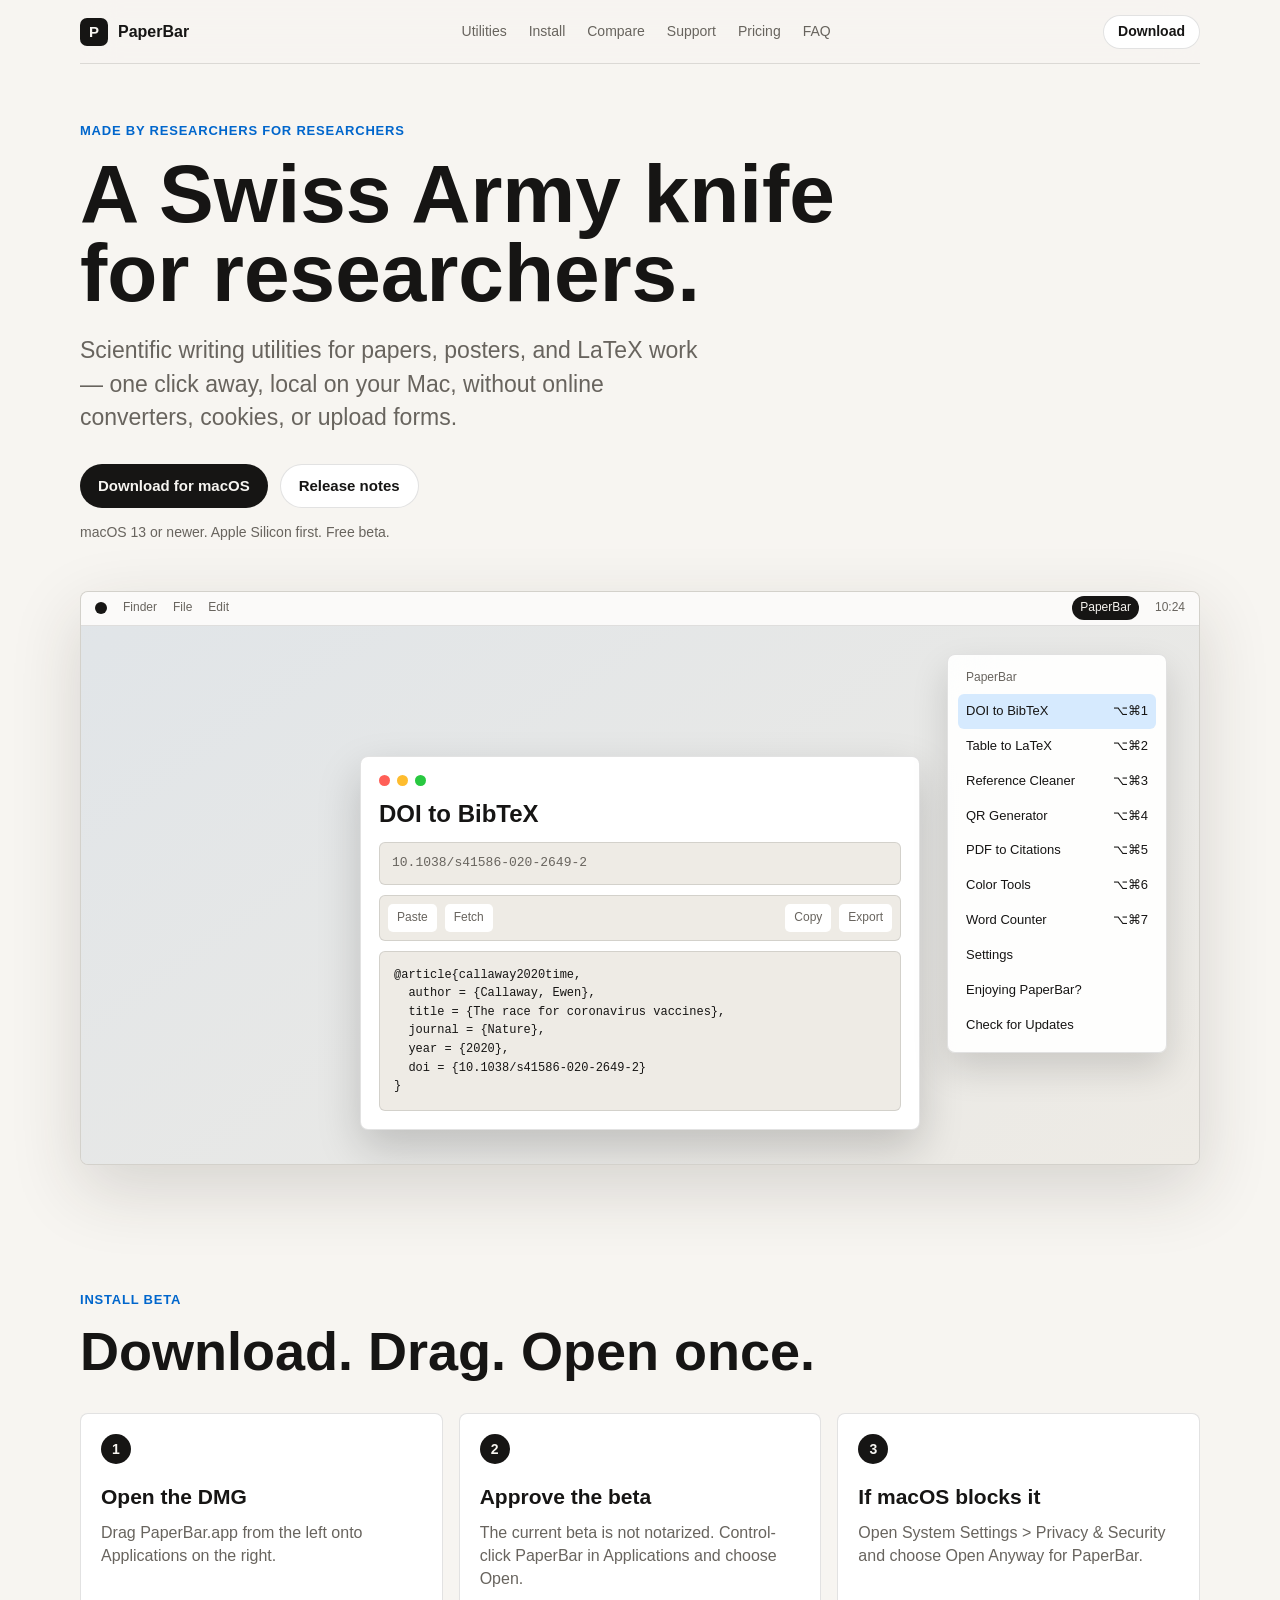
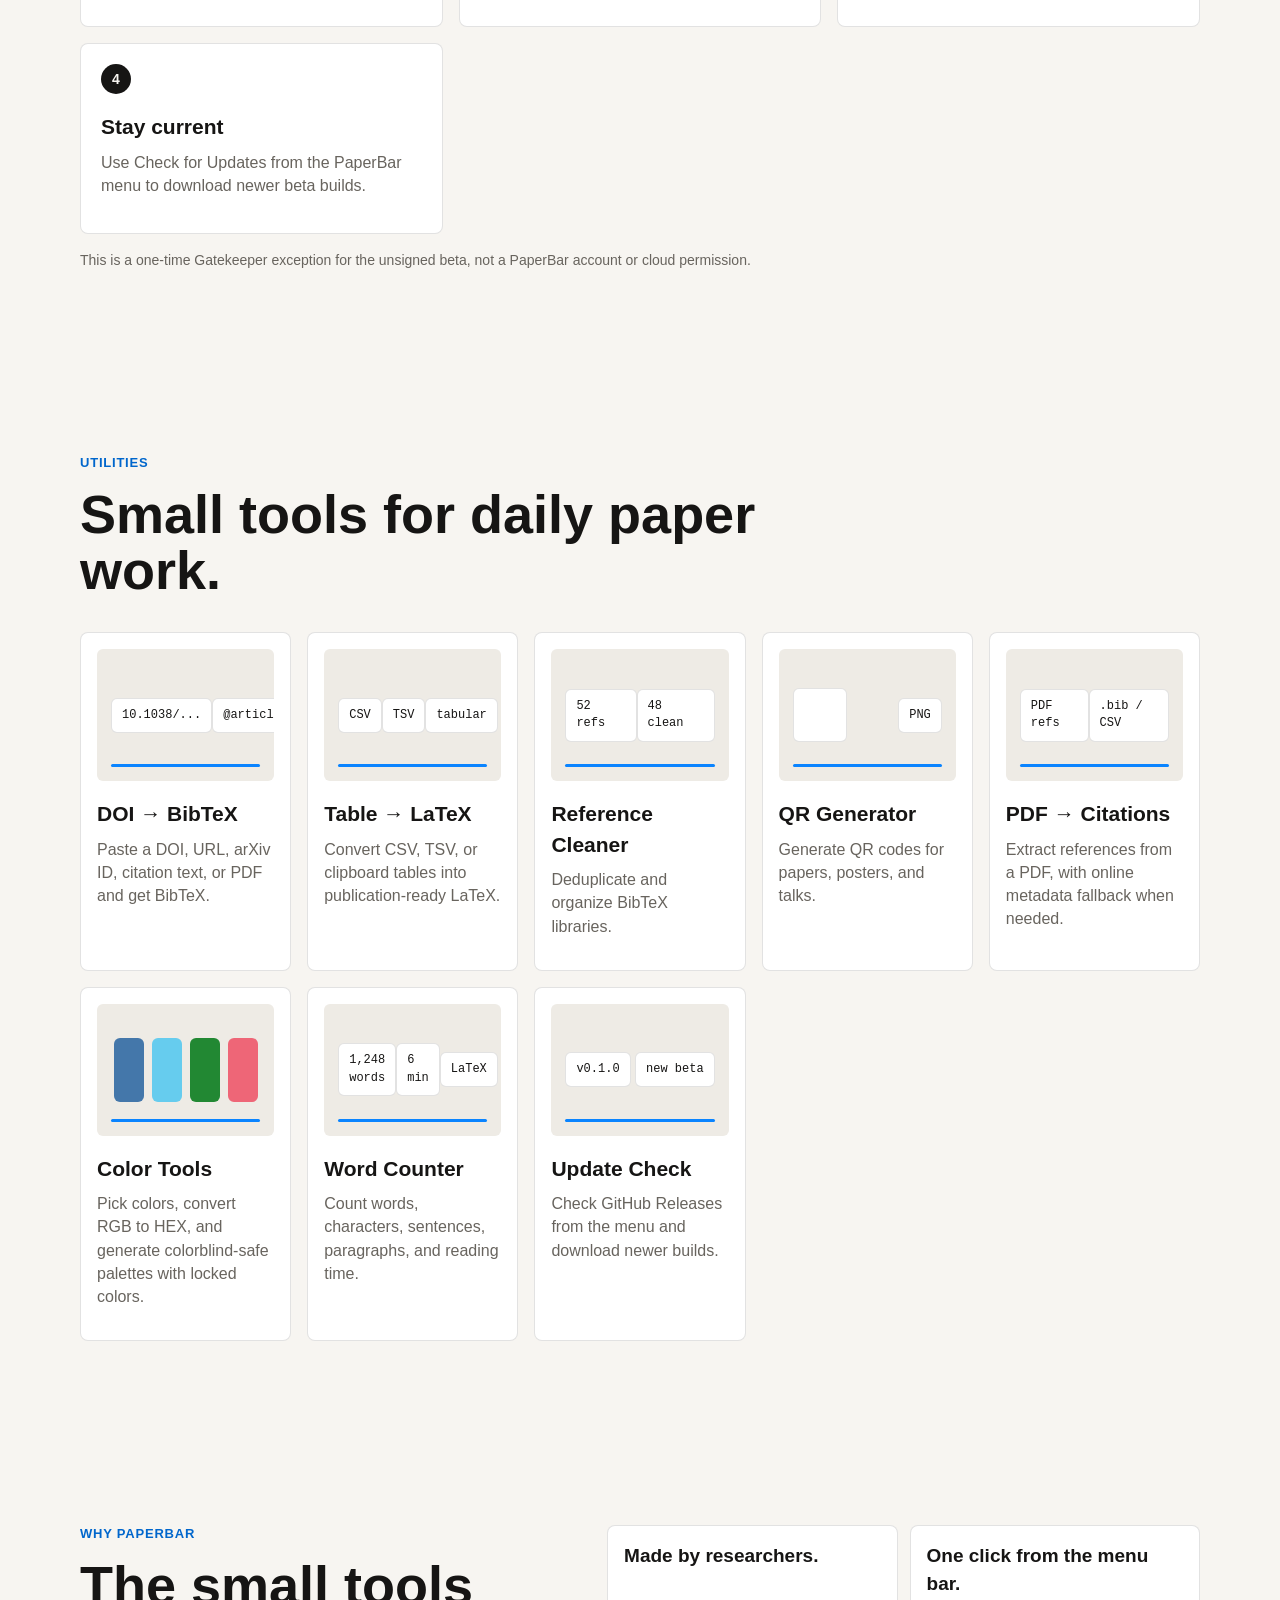
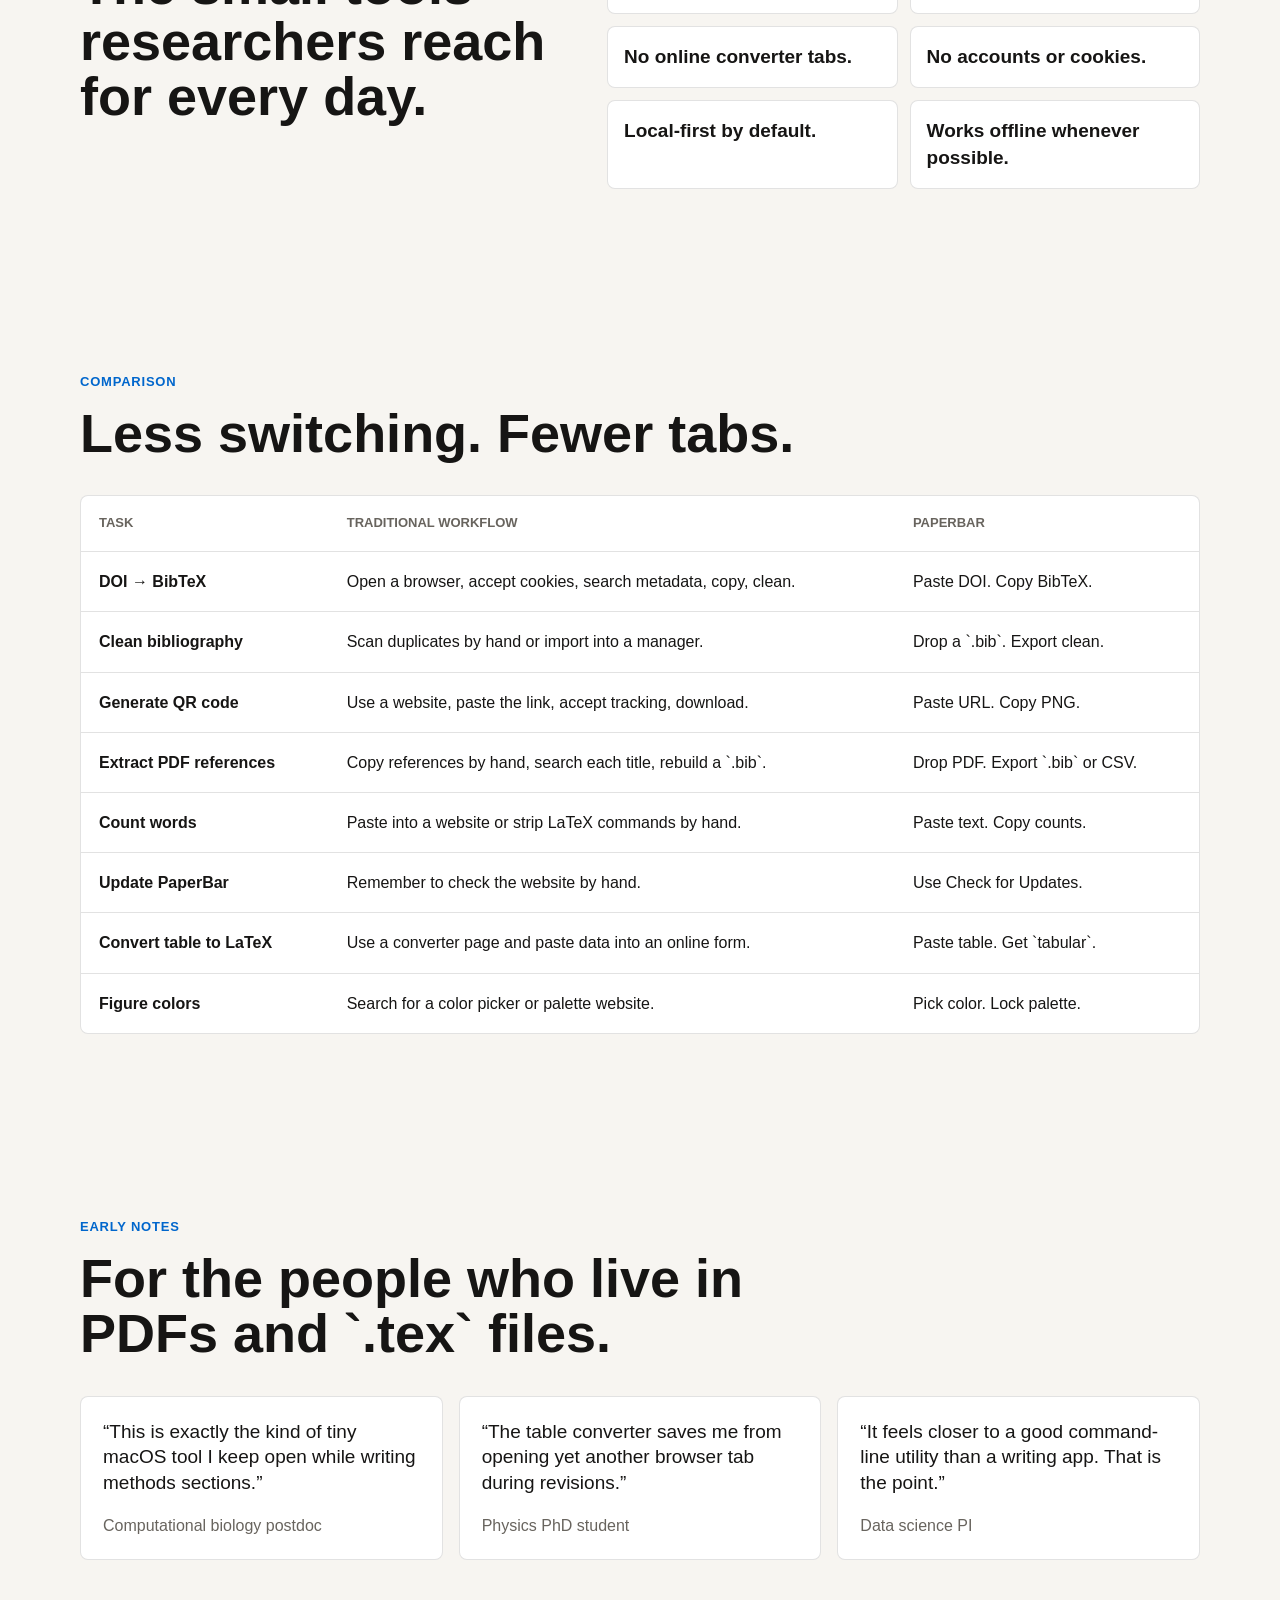
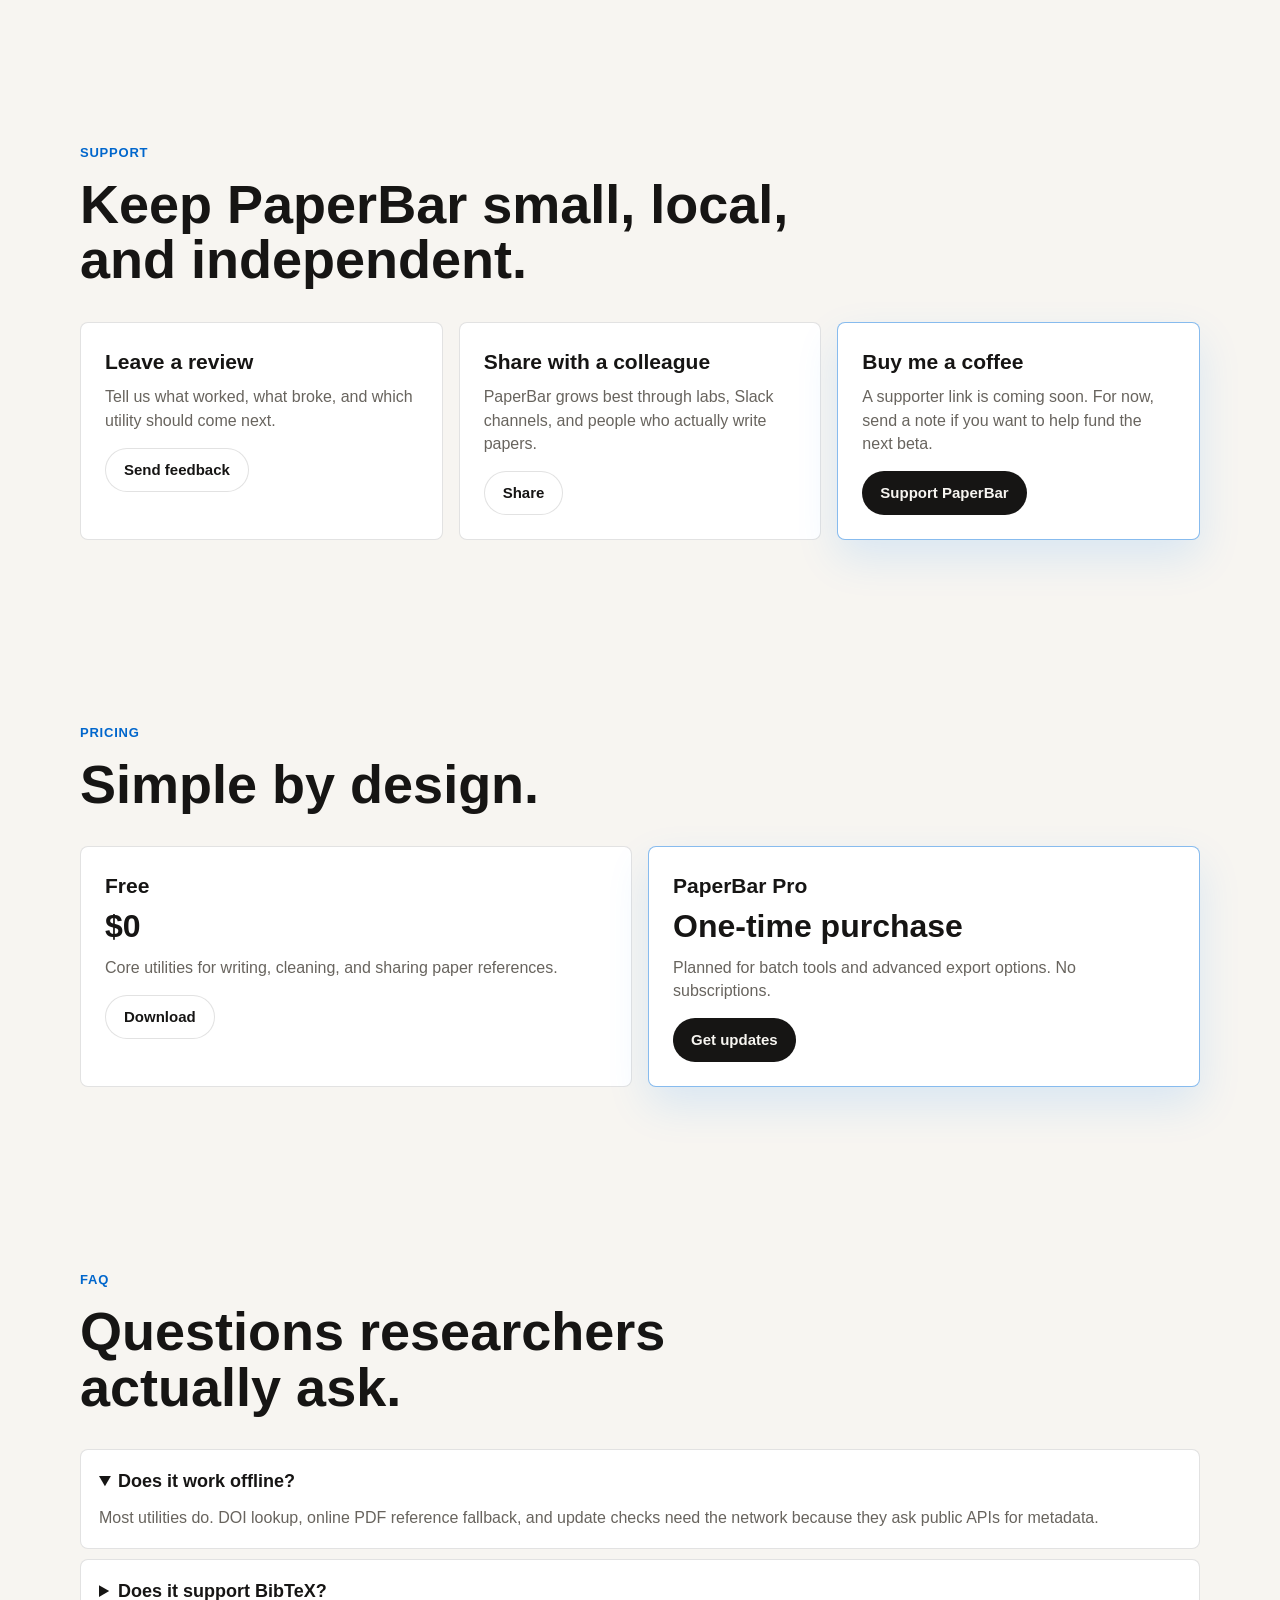
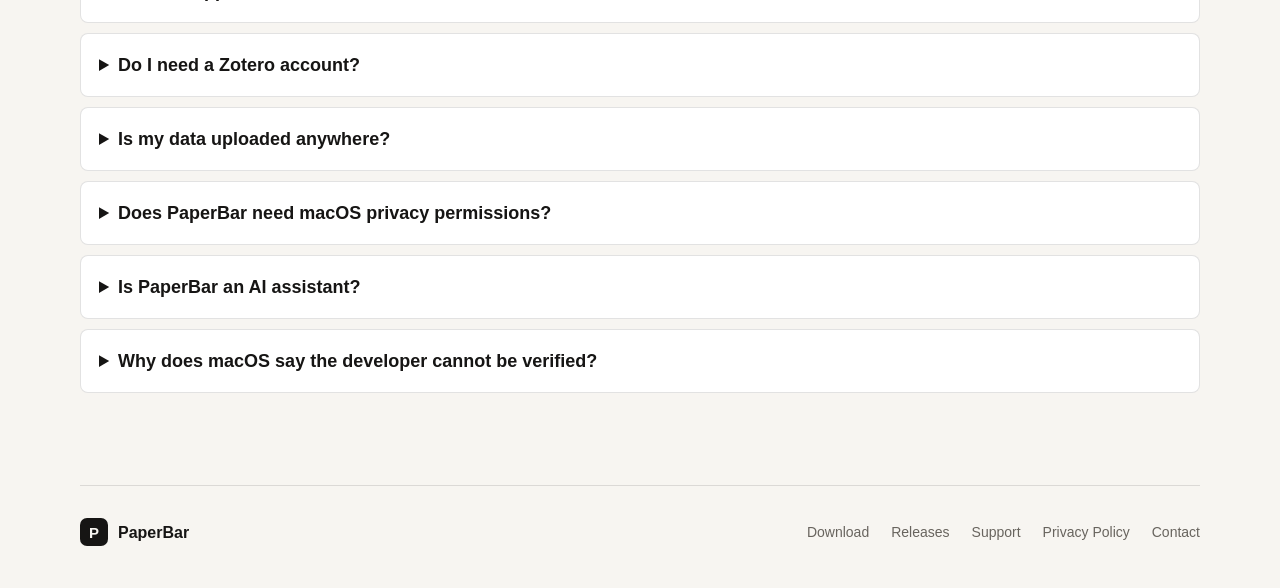
==== index.html @ 53bbf867 "Refresh PaperBar positioning and support" ====
<!doctype html>
<html lang="en">
  <head>
    <meta charset="utf-8">
    <meta name="viewport" content="width=device-width, initial-scale=1">
    <meta name="description" content="PaperBar is a native macOS menu bar Swiss Army knife for researchers who write papers in LaTeX.">
    <meta name="theme-color" content="#f7f5f1">
    <title>PaperBar - A Swiss Army knife for researchers on macOS</title>
    <link rel="icon" href="favicon.png" type="image/png">
    <link rel="stylesheet" href="styles.css">
  </head>
  <body>
    <header class="site-header">
      <a class="brand" href="#top" aria-label="PaperBar home">
        <span class="brand-mark">P</span>
        <span>PaperBar</span>
      </a>
      <nav class="nav-links" aria-label="Primary navigation">
        <a href="#features">Utilities</a>
        <a href="#install">Install</a>
        <a href="#comparison">Compare</a>
        <a href="#support">Support</a>
        <a href="#pricing">Pricing</a>
        <a href="#faq">FAQ</a>
      </nav>
      <a class="header-cta" href="https://github.com/epigani/paperbar-site/releases/download/v0.1.0-beta.11/PaperBar.dmg">Download</a>
    </header>

    <main id="top">
      <section class="hero section">
        <div class="hero-copy reveal">
          <p class="eyebrow">Made by researchers for researchers</p>
          <h1>A Swiss Army knife for researchers.</h1>
          <p class="hero-subtitle">Scientific writing utilities for papers, posters, and LaTeX work — one click away, local on your Mac, without online converters, cookies, or upload forms.</p>
          <div class="hero-actions">
            <a class="button primary" href="https://github.com/epigani/paperbar-site/releases/download/v0.1.0-beta.11/PaperBar.dmg">Download for macOS</a>
            <a class="button secondary" href="https://github.com/epigani/paperbar-site/releases">Release notes</a>
          </div>
          <p class="compatibility">macOS 13 or newer. Apple Silicon first. Free beta.</p>
        </div>

        <div class="hero-product reveal" aria-label="PaperBar app preview">
          <div class="menu-bar">
            <span class="apple-dot"></span>
            <span>Finder</span>
            <span>File</span>
            <span>Edit</span>
            <span class="menu-spacer"></span>
            <span class="menu-pill">PaperBar</span>
            <span>10:24</span>
          </div>
          <div class="desktop-shot">
            <div class="menu-popover">
              <div class="popover-title">PaperBar</div>
              <button>DOI to BibTeX <span>⌥⌘1</span></button>
              <button>Table to LaTeX <span>⌥⌘2</span></button>
              <button>Reference Cleaner <span>⌥⌘3</span></button>
              <button>QR Generator <span>⌥⌘4</span></button>
              <button>PDF to Citations <span>⌥⌘5</span></button>
              <button>Color Tools <span>⌥⌘6</span></button>
              <button>Word Counter <span>⌥⌘7</span></button>
              <button>Settings</button>
              <button>Enjoying PaperBar?</button>
              <button>Check for Updates</button>
            </div>
            <div class="utility-window">
              <div class="window-controls">
                <span></span><span></span><span></span>
              </div>
              <h2>DOI to BibTeX</h2>
              <div class="input-line">10.1038/s41586-020-2649-2</div>
              <div class="toolbar-line">
                <span>Paste</span>
                <span>Fetch</span>
                <span class="toolbar-gap"></span>
                <span>Copy</span>
                <span>Export</span>
              </div>
              <pre>@article{callaway2020time,
  author = {Callaway, Ewen},
  title = {The race for coronavirus vaccines},
  journal = {Nature},
  year = {2020},
  doi = {10.1038/s41586-020-2649-2}
}</pre>
            </div>
          </div>
        </div>
      </section>

      <section id="install" class="section install-section">
        <div class="section-heading reveal">
          <p class="eyebrow">Install Beta</p>
          <h2>Download. Drag. Open once.</h2>
        </div>
        <div class="install-steps reveal">
          <article>
            <span>1</span>
            <h3>Open the DMG</h3>
            <p>Drag PaperBar.app from the left onto Applications on the right.</p>
          </article>
          <article>
            <span>2</span>
            <h3>Approve the beta</h3>
            <p>The current beta is not notarized. Control-click PaperBar in Applications and choose Open.</p>
          </article>
          <article>
            <span>3</span>
            <h3>If macOS blocks it</h3>
            <p>Open System Settings > Privacy &amp; Security and choose Open Anyway for PaperBar.</p>
          </article>
          <article>
            <span>4</span>
            <h3>Stay current</h3>
            <p>Use Check for Updates from the PaperBar menu to download newer beta builds.</p>
          </article>
        </div>
        <p class="install-note reveal">This is a one-time Gatekeeper exception for the unsigned beta, not a PaperBar account or cloud permission.</p>
      </section>

      <section id="features" class="section">
        <div class="section-heading reveal">
          <p class="eyebrow">Utilities</p>
          <h2>Small tools for daily paper work.</h2>
        </div>
        <div class="feature-grid">
          <article class="feature-card reveal">
            <div class="demo-strip doi-demo" aria-hidden="true">
              <span>10.1038/...</span>
              <span>@article{...}</span>
            </div>
            <h3>DOI → BibTeX</h3>
            <p>Paste a DOI, URL, arXiv ID, citation text, or PDF and get BibTeX.</p>
          </article>
          <article class="feature-card reveal">
            <div class="demo-strip table-demo" aria-hidden="true">
              <span>CSV</span>
              <span>TSV</span>
              <span>tabular</span>
            </div>
            <h3>Table → LaTeX</h3>
            <p>Convert CSV, TSV, or clipboard tables into publication-ready LaTeX.</p>
          </article>
          <article class="feature-card reveal">
            <div class="demo-strip clean-demo" aria-hidden="true">
              <span>52 refs</span>
              <span>48 clean</span>
            </div>
            <h3>Reference Cleaner</h3>
            <p>Deduplicate and organize BibTeX libraries.</p>
          </article>
          <article class="feature-card reveal">
            <div class="demo-strip qr-demo" aria-hidden="true">
              <span class="qr-grid"></span>
              <span>PNG</span>
            </div>
            <h3>QR Generator</h3>
            <p>Generate QR codes for papers, posters, and talks.</p>
          </article>
          <article class="feature-card reveal">
            <div class="demo-strip clean-demo" aria-hidden="true">
              <span>PDF refs</span>
              <span>.bib / CSV</span>
            </div>
            <h3>PDF → Citations</h3>
            <p>Extract references from a PDF, with online metadata fallback when needed.</p>
          </article>
          <article class="feature-card reveal">
            <div class="demo-strip palette-demo" aria-hidden="true">
              <span></span>
              <span></span>
              <span></span>
              <span></span>
            </div>
            <h3>Color Tools</h3>
            <p>Pick colors, convert RGB to HEX, and generate colorblind-safe palettes with locked colors.</p>
          </article>
          <article class="feature-card reveal">
            <div class="demo-strip table-demo" aria-hidden="true">
              <span>1,248 words</span>
              <span>6 min</span>
              <span>LaTeX</span>
            </div>
            <h3>Word Counter</h3>
            <p>Count words, characters, sentences, paragraphs, and reading time.</p>
          </article>
          <article class="feature-card reveal">
            <div class="demo-strip doi-demo" aria-hidden="true">
              <span>v0.1.0</span>
              <span>new beta</span>
            </div>
            <h3>Update Check</h3>
            <p>Check GitHub Releases from the menu and download newer builds.</p>
          </article>
        </div>
      </section>

      <section class="section split-section">
        <div class="section-heading reveal">
          <p class="eyebrow">Why PaperBar</p>
          <h2>The small tools researchers reach for every day.</h2>
        </div>
        <ul class="principle-list reveal">
          <li>Made by researchers.</li>
          <li>One click from the menu bar.</li>
          <li>No online converter tabs.</li>
          <li>No accounts or cookies.</li>
          <li>Local-first by default.</li>
          <li>Works offline whenever possible.</li>
        </ul>
      </section>

      <section id="comparison" class="section">
        <div class="section-heading reveal">
          <p class="eyebrow">Comparison</p>
          <h2>Less switching. Fewer tabs.</h2>
        </div>
        <div class="comparison-wrap reveal">
          <table>
            <thead>
              <tr>
                <th>Task</th>
                <th>Traditional workflow</th>
                <th>PaperBar</th>
              </tr>
            </thead>
            <tbody>
              <tr>
                <td>DOI → BibTeX</td>
                <td>Open a browser, accept cookies, search metadata, copy, clean.</td>
                <td>Paste DOI. Copy BibTeX.</td>
              </tr>
              <tr>
                <td>Clean bibliography</td>
                <td>Scan duplicates by hand or import into a manager.</td>
                <td>Drop a `.bib`. Export clean.</td>
              </tr>
              <tr>
                <td>Generate QR code</td>
                <td>Use a website, paste the link, accept tracking, download.</td>
                <td>Paste URL. Copy PNG.</td>
              </tr>
              <tr>
                <td>Extract PDF references</td>
                <td>Copy references by hand, search each title, rebuild a `.bib`.</td>
                <td>Drop PDF. Export `.bib` or CSV.</td>
              </tr>
              <tr>
                <td>Count words</td>
                <td>Paste into a website or strip LaTeX commands by hand.</td>
                <td>Paste text. Copy counts.</td>
              </tr>
              <tr>
                <td>Update PaperBar</td>
                <td>Remember to check the website by hand.</td>
                <td>Use Check for Updates.</td>
              </tr>
              <tr>
                <td>Convert table to LaTeX</td>
                <td>Use a converter page and paste data into an online form.</td>
                <td>Paste table. Get `tabular`.</td>
              </tr>
              <tr>
                <td>Figure colors</td>
                <td>Search for a color picker or palette website.</td>
                <td>Pick color. Lock palette.</td>
              </tr>
            </tbody>
          </table>
        </div>
      </section>

      <section class="section">
        <div class="section-heading reveal">
          <p class="eyebrow">Early Notes</p>
          <h2>For the people who live in PDFs and `.tex` files.</h2>
        </div>
        <div class="testimonial-grid">
          <figure class="testimonial reveal">
            <blockquote>“This is exactly the kind of tiny macOS tool I keep open while writing methods sections.”</blockquote>
            <figcaption>Computational biology postdoc</figcaption>
          </figure>
          <figure class="testimonial reveal">
            <blockquote>“The table converter saves me from opening yet another browser tab during revisions.”</blockquote>
            <figcaption>Physics PhD student</figcaption>
          </figure>
          <figure class="testimonial reveal">
            <blockquote>“It feels closer to a good command-line utility than a writing app. That is the point.”</blockquote>
            <figcaption>Data science PI</figcaption>
          </figure>
        </div>
      </section>

      <section id="support" class="section">
        <div class="section-heading reveal">
          <p class="eyebrow">Support</p>
          <h2>Keep PaperBar small, local, and independent.</h2>
        </div>
        <div class="support-grid">
          <article class="price-card reveal">
            <h3>Leave a review</h3>
            <p>Tell us what worked, what broke, and which utility should come next.</p>
            <a class="button secondary" href="mailto:contact@paperbar.app?subject=PaperBar%20review">Send feedback</a>
          </article>
          <article class="price-card reveal">
            <h3>Share with a colleague</h3>
            <p>PaperBar grows best through labs, Slack channels, and people who actually write papers.</p>
            <a class="button secondary" href="mailto:?subject=PaperBar%20for%20macOS&body=I%20am%20trying%20PaperBar%2C%20a%20native%20macOS%20menu%20bar%20app%20with%20small%20scientific-writing%20utilities%20for%20researchers%3A%0A%0Ahttps%3A%2F%2Fepigani.github.io%2Fpaperbar-site%2F">Share</a>
          </article>
          <article class="price-card highlighted reveal">
            <h3>Buy me a coffee</h3>
            <p>A supporter link is coming soon. For now, send a note if you want to help fund the next beta.</p>
            <a class="button primary" href="mailto:contact@paperbar.app?subject=I%20want%20to%20support%20PaperBar">Support PaperBar</a>
          </article>
        </div>
      </section>

      <section id="pricing" class="section">
        <div class="section-heading reveal">
          <p class="eyebrow">Pricing</p>
          <h2>Simple by design.</h2>
        </div>
        <div class="pricing-grid">
          <article class="price-card reveal">
            <h3>Free</h3>
            <p class="price">$0</p>
            <p>Core utilities for writing, cleaning, and sharing paper references.</p>
            <a class="button secondary" href="https://github.com/epigani/paperbar-site/releases/download/v0.1.0-beta.11/PaperBar.dmg">Download</a>
          </article>
          <article class="price-card highlighted reveal">
            <h3>PaperBar Pro</h3>
            <p class="price">One-time purchase</p>
            <p>Planned for batch tools and advanced export options. No subscriptions.</p>
            <a class="button primary" href="mailto:contact@paperbar.app?subject=PaperBar%20Pro">Get updates</a>
          </article>
        </div>
      </section>

      <section id="faq" class="section faq-section">
        <div class="section-heading reveal">
          <p class="eyebrow">FAQ</p>
          <h2>Questions researchers actually ask.</h2>
        </div>
        <div class="faq-list reveal">
          <details open>
            <summary>Does it work offline?</summary>
            <p>Most utilities do. DOI lookup, online PDF reference fallback, and update checks need the network because they ask public APIs for metadata.</p>
          </details>
          <details>
            <summary>Does it support BibTeX?</summary>
            <p>Yes. PaperBar can generate, clean, sort, deduplicate, copy, and export BibTeX.</p>
          </details>
          <details>
            <summary>Do I need a Zotero account?</summary>
            <p>No. PaperBar is not a reference manager and does not require a Zotero account.</p>
          </details>
          <details>
            <summary>Is my data uploaded anywhere?</summary>
            <p>Tables, BibTeX files, color tools, word counts, QR generation, and PDF text extraction stay on your Mac. DOI lookup sends a query to Crossref when needed. Online PDF reference fallback can query Crossref and OpenCitations. Update checks query GitHub Releases. There is no PaperBar server.</p>
          </details>
          <details>
            <summary>Does PaperBar need macOS privacy permissions?</summary>
            <p>Most utilities do not. The unsigned beta may need a one-time approval in System Settings > Privacy &amp; Security. If you use screen color picking, macOS may ask for screen access; PaperBar uses it only to sample the color you select.</p>
          </details>
          <details>
            <summary>Is PaperBar an AI assistant?</summary>
            <p>No. It is a set of deterministic scientific-writing utilities.</p>
          </details>
          <details>
            <summary>Why does macOS say the developer cannot be verified?</summary>
            <p>The free beta is not notarized yet. After downloading, open the DMG, drag PaperBar to Applications, then Control-click PaperBar and choose Open. If macOS still blocks it, use Open Anyway in System Settings > Privacy &amp; Security.</p>
          </details>
        </div>
      </section>
    </main>

    <footer class="site-footer">
      <a class="brand" href="#top" aria-label="PaperBar home">
        <span class="brand-mark">P</span>
        <span>PaperBar</span>
      </a>
      <nav aria-label="Footer navigation">
        <a href="https://github.com/epigani/paperbar-site/releases/download/v0.1.0-beta.11/PaperBar.dmg">Download</a>
        <a href="https://github.com/epigani/paperbar-site/releases">Releases</a>
        <a href="#support">Support</a>
        <a href="privacy.html">Privacy Policy</a>
        <a href="mailto:contact@paperbar.app">Contact</a>
      </nav>
    </footer>

    <script src="script.js"></script>
  </body>
</html>
---- styles.css ----
:root {
  color-scheme: light dark;
  --bg: #f7f5f1;
  --surface: #ffffff;
  --surface-soft: #eeebe5;
  --text: #161514;
  --muted: #68645e;
  --line: rgba(22, 21, 20, 0.12);
  --accent: #0a84ff;
  --accent-strong: #0066cc;
  --shadow: 0 24px 70px rgba(45, 39, 30, 0.16);
  --radius: 8px;
  --max: 1120px;
}

@media (prefers-color-scheme: dark) {
  :root {
    --bg: #111111;
    --surface: #1b1b1d;
    --surface-soft: #242427;
    --text: #f5f2ec;
    --muted: #a8a29a;
    --line: rgba(255, 255, 255, 0.13);
    --accent: #66aaff;
    --accent-strong: #8fc1ff;
    --shadow: 0 24px 70px rgba(0, 0, 0, 0.4);
  }
}

* {
  box-sizing: border-box;
}

html {
  scroll-behavior: smooth;
}

body {
  margin: 0;
  background:
    radial-gradient(circle at 50% -20%, rgba(10, 132, 255, 0.14), transparent 34rem),
    var(--bg);
  color: var(--text);
  font-family: -apple-system, BlinkMacSystemFont, "SF Pro Display", "Helvetica Neue", Arial, sans-serif;
  line-height: 1.45;
}

a {
  color: inherit;
  text-decoration: none;
}

.site-header {
  position: sticky;
  top: 0;
  z-index: 10;
  display: flex;
  align-items: center;
  justify-content: space-between;
  gap: 24px;
  width: min(var(--max), calc(100% - 32px));
  height: 64px;
  margin: 0 auto;
  background: color-mix(in srgb, var(--bg) 82%, transparent);
  border-bottom: 1px solid var(--line);
  backdrop-filter: blur(18px);
}

.brand {
  display: inline-flex;
  align-items: center;
  gap: 10px;
  font-weight: 650;
}

.brand-mark {
  display: grid;
  place-items: center;
  width: 28px;
  height: 28px;
  border-radius: 7px;
  background: var(--text);
  color: var(--bg);
  font-size: 15px;
  line-height: 1;
}

.nav-links,
.site-footer nav {
  display: flex;
  align-items: center;
  gap: 22px;
  color: var(--muted);
  font-size: 14px;
}

.nav-links a:hover,
.site-footer a:hover {
  color: var(--text);
}

.header-cta {
  display: inline-flex;
  align-items: center;
  height: 34px;
  padding: 0 14px;
  border: 1px solid var(--line);
  border-radius: 999px;
  background: var(--surface);
  font-size: 14px;
  font-weight: 600;
}

.section {
  width: min(var(--max), calc(100% - 32px));
  margin: 0 auto;
  padding: 92px 0;
}

.hero {
  display: flex;
  flex-direction: column;
  min-height: auto;
  padding-top: 58px;
  padding-bottom: 72px;
  overflow: visible;
}

.hero-copy {
  position: relative;
  max-width: 820px;
  padding-bottom: 34px;
}

.eyebrow {
  margin: 0 0 14px;
  color: var(--accent-strong);
  font-size: 13px;
  font-weight: 700;
  letter-spacing: 0.06em;
  text-transform: uppercase;
}

h1,
h2,
h3,
p {
  margin-top: 0;
}

h1 {
  max-width: 780px;
  margin-bottom: 22px;
  font-size: 82px;
  line-height: 0.96;
  letter-spacing: 0;
}

h2 {
  margin-bottom: 0;
  font-size: 54px;
  line-height: 1.03;
  letter-spacing: 0;
}

h3 {
  margin-bottom: 8px;
  font-size: 21px;
  letter-spacing: 0;
}

.hero-subtitle {
  max-width: 640px;
  color: var(--muted);
  font-size: 23px;
}

.hero-actions {
  display: flex;
  flex-wrap: wrap;
  gap: 12px;
  margin-top: 30px;
}

.button {
  display: inline-flex;
  align-items: center;
  justify-content: center;
  min-height: 44px;
  padding: 0 18px;
  border-radius: 999px;
  font-size: 15px;
  font-weight: 650;
}

.button.primary {
  background: var(--text);
  color: var(--bg);
}

.button.secondary {
  border: 1px solid var(--line);
  background: var(--surface);
}

.compatibility {
  margin-top: 14px;
  color: var(--muted);
  font-size: 14px;
}

.hero-product {
  position: relative;
  width: 100%;
  overflow: hidden;
  border: 1px solid var(--line);
  border-radius: var(--radius);
  background: var(--surface-soft);
  box-shadow: var(--shadow);
}

.menu-bar {
  display: flex;
  align-items: center;
  gap: 16px;
  height: 34px;
  padding: 0 14px;
  border-bottom: 1px solid var(--line);
  background: color-mix(in srgb, var(--surface) 78%, transparent);
  color: var(--muted);
  font-size: 12px;
}

.apple-dot {
  width: 12px;
  height: 12px;
  border-radius: 50%;
  background: var(--text);
}

.menu-spacer {
  flex: 1;
}

.menu-pill {
  padding: 3px 8px;
  border-radius: 999px;
  background: var(--text);
  color: var(--bg);
}

.desktop-shot {
  position: relative;
  min-height: 520px;
  padding: 34px;
  background:
    linear-gradient(145deg, color-mix(in srgb, var(--surface-soft) 88%, #7fb8ff), var(--surface-soft));
}

.menu-popover {
  position: absolute;
  top: 28px;
  right: 32px;
  width: 220px;
  padding: 10px;
  border: 1px solid var(--line);
  border-radius: var(--radius);
  background: color-mix(in srgb, var(--surface) 92%, transparent);
  box-shadow: 0 16px 36px rgba(0, 0, 0, 0.14);
  backdrop-filter: blur(20px);
}

.popover-title {
  padding: 4px 8px 8px;
  color: var(--muted);
  font-size: 12px;
}

.menu-popover button {
  display: flex;
  justify-content: space-between;
  width: 100%;
  padding: 8px;
  border: 0;
  border-radius: 6px;
  background: transparent;
  color: var(--text);
  font: inherit;
  font-size: 13px;
  text-align: left;
}

.menu-popover button:first-of-type {
  background: color-mix(in srgb, var(--accent) 16%, transparent);
}

.utility-window {
  width: min(560px, 100%);
  margin: 96px auto 0;
  padding: 18px;
  border: 1px solid var(--line);
  border-radius: var(--radius);
  background: var(--surface);
  box-shadow: 0 18px 44px rgba(0, 0, 0, 0.18);
}

.window-controls {
  display: flex;
  gap: 7px;
  margin-bottom: 16px;
}

.window-controls span {
  width: 11px;
  height: 11px;
  border-radius: 50%;
  background: #ff5f57;
}

.window-controls span:nth-child(2) {
  background: #febc2e;
}

.window-controls span:nth-child(3) {
  background: #28c840;
}

.utility-window h2 {
  margin-bottom: 16px;
  font-size: 24px;
}

.input-line,
.toolbar-line,
.utility-window pre {
  border: 1px solid var(--line);
  border-radius: 6px;
  background: var(--surface-soft);
}

.input-line {
  padding: 11px 12px;
  color: var(--muted);
  font-family: ui-monospace, SFMono-Regular, Menlo, monospace;
  font-size: 13px;
}

.toolbar-line {
  display: flex;
  gap: 8px;
  margin: 10px 0;
  padding: 8px;
  color: var(--muted);
  font-size: 12px;
}

.toolbar-line span {
  padding: 5px 9px;
  border-radius: 5px;
  background: var(--surface);
}

.toolbar-gap {
  flex: 1;
  padding: 0 !important;
  background: transparent !important;
}

.utility-window pre {
  overflow: auto;
  margin: 0;
  padding: 14px;
  color: var(--text);
  font-family: ui-monospace, SFMono-Regular, Menlo, monospace;
  font-size: 12px;
  line-height: 1.55;
}

.section-heading {
  max-width: 760px;
  margin-bottom: 34px;
}

.feature-grid,
.testimonial-grid,
.pricing-grid,
.support-grid {
  display: grid;
  gap: 16px;
}

.feature-grid {
  grid-template-columns: repeat(auto-fit, minmax(190px, 1fr));
}

.feature-card,
.testimonial,
.price-card,
.install-steps article {
  border: 1px solid var(--line);
  border-radius: var(--radius);
  background: var(--surface);
}

.feature-card {
  min-height: 292px;
  padding: 16px;
}

.feature-card p,
.testimonial figcaption,
.price-card p,
.faq-list p,
.legal-page p {
  color: var(--muted);
}

.demo-strip {
  position: relative;
  display: flex;
  align-items: center;
  justify-content: space-between;
  height: 132px;
  margin-bottom: 18px;
  padding: 14px;
  overflow: hidden;
  border-radius: 6px;
  background: var(--surface-soft);
  font-family: ui-monospace, SFMono-Regular, Menlo, monospace;
  font-size: 12px;
}

.demo-strip::after {
  content: "";
  position: absolute;
  inset: auto 14px 14px;
  height: 3px;
  border-radius: 999px;
  background: var(--accent);
  animation: progress 2.8s ease-in-out infinite;
}

.demo-strip span {
  position: relative;
  z-index: 1;
  padding: 8px 10px;
  border: 1px solid var(--line);
  border-radius: 6px;
  background: var(--surface);
}

.table-demo span:nth-child(2),
.clean-demo span:nth-child(2),
.doi-demo span:nth-child(2) {
  animation: lift 2.8s ease-in-out infinite;
}

.qr-grid {
  width: 54px;
  height: 54px;
  background:
    linear-gradient(90deg, var(--text) 50%, transparent 0) 0 0 / 12px 12px,
    linear-gradient(var(--text) 50%, transparent 0) 0 0 / 12px 12px,
    var(--surface);
}

.palette-demo {
  justify-content: center;
  gap: 8px;
}

.palette-demo span {
  width: 30px;
  height: 64px;
  padding: 0;
  border: 0;
  border-radius: 6px;
}

.palette-demo span:nth-child(1) {
  background: #4477aa;
}

.palette-demo span:nth-child(2) {
  background: #66ccee;
  animation: lift 2.8s ease-in-out infinite;
}

.palette-demo span:nth-child(3) {
  background: #228833;
}

.palette-demo span:nth-child(4) {
  background: #ee6677;
  animation: lift 2.8s ease-in-out infinite;
}

.install-section {
  padding-top: 54px;
}

.install-steps {
  display: grid;
  grid-template-columns: repeat(3, minmax(0, 1fr));
  gap: 16px;
}

.install-steps article {
  padding: 20px;
}

.install-steps span {
  display: grid;
  place-items: center;
  width: 30px;
  height: 30px;
  margin-bottom: 18px;
  border-radius: 50%;
  background: var(--text);
  color: var(--bg);
  font-size: 14px;
  font-weight: 700;
}

.install-steps p,
.install-note {
  color: var(--muted);
}

.install-note {
  max-width: 680px;
  margin: 16px 0 0;
  font-size: 14px;
}

.split-section {
  display: grid;
  grid-template-columns: 0.9fr 1.1fr;
  gap: 42px;
  align-items: start;
}

.principle-list {
  display: grid;
  grid-template-columns: repeat(2, minmax(0, 1fr));
  gap: 12px;
  margin: 0;
  padding: 0;
  list-style: none;
}

.principle-list li {
  padding: 16px;
  border: 1px solid var(--line);
  border-radius: var(--radius);
  background: var(--surface);
  font-size: 19px;
  font-weight: 620;
}

.comparison-wrap {
  overflow-x: auto;
  border: 1px solid var(--line);
  border-radius: var(--radius);
  background: var(--surface);
}

table {
  width: 100%;
  border-collapse: collapse;
}

th,
td {
  padding: 18px;
  border-bottom: 1px solid var(--line);
  text-align: left;
  vertical-align: top;
}

th {
  color: var(--muted);
  font-size: 13px;
  font-weight: 700;
  text-transform: uppercase;
}

tr:last-child td {
  border-bottom: 0;
}

td:first-child {
  font-weight: 650;
}

.testimonial-grid {
  grid-template-columns: repeat(3, minmax(0, 1fr));
}

.testimonial {
  margin: 0;
  padding: 22px;
}

.testimonial blockquote {
  margin: 0 0 18px;
  font-size: 19px;
  line-height: 1.35;
}

.pricing-grid {
  grid-template-columns: repeat(2, minmax(0, 1fr));
}

.support-grid {
  grid-template-columns: repeat(3, minmax(0, 1fr));
}

.price-card {
  padding: 24px;
}

.price-card.highlighted {
  border-color: color-mix(in srgb, var(--accent) 42%, var(--line));
  box-shadow: 0 18px 44px rgba(10, 132, 255, 0.12);
}

.price {
  margin-bottom: 14px;
  color: var(--text) !important;
  font-size: 32px;
  font-weight: 720;
  line-height: 1;
}

.faq-list {
  display: grid;
  gap: 10px;
}

details {
  border: 1px solid var(--line);
  border-radius: var(--radius);
  background: var(--surface);
}

summary {
  cursor: pointer;
  padding: 18px;
  font-size: 18px;
  font-weight: 650;
}

details p {
  margin: -6px 18px 18px;
}

.site-footer {
  display: flex;
  justify-content: space-between;
  gap: 24px;
  width: min(var(--max), calc(100% - 32px));
  margin: 0 auto;
  padding: 32px 0 42px;
  border-top: 1px solid var(--line);
}

.legal-page {
  max-width: 780px;
}

.legal-page h1 {
  font-size: 62px;
}

.legal-page h2 {
  margin-top: 42px;
  font-size: 24px;
}

.legal-page a {
  color: var(--accent-strong);
}

.reveal {
  opacity: 0;
  transform: translateY(14px);
  transition: opacity 600ms ease, transform 600ms ease;
}

.reveal.is-visible {
  opacity: 1;
  transform: translateY(0);
}

@keyframes progress {
  0%,
  100% {
    transform: scaleX(0.18);
    transform-origin: left;
  }
  50% {
    transform: scaleX(0.92);
    transform-origin: left;
  }
}

@keyframes lift {
  0%,
  100% {
    transform: translateY(0);
  }
  50% {
    transform: translateY(-8px);
  }
}

@media (prefers-reduced-motion: reduce) {
  html {
    scroll-behavior: auto;
  }

  *,
  *::before,
  *::after {
    animation: none !important;
    transition: none !important;
  }

  .reveal {
    opacity: 1;
    transform: none;
  }
}

@media (max-width: 960px) {
  .split-section {
    grid-template-columns: 1fr;
  }

  .hero-copy {
    padding-bottom: 28px;
  }

  .feature-grid {
    grid-template-columns: repeat(2, minmax(0, 1fr));
  }

  .testimonial-grid {
    grid-template-columns: 1fr;
  }

  .install-steps {
    grid-template-columns: 1fr;
  }
}

@media (max-width: 720px) {
  .site-header {
    height: auto;
    padding: 12px 0;
  }

  .nav-links {
    display: none;
  }

  .section {
    padding: 62px 0;
  }

  h1 {
    font-size: 48px;
  }

  h2 {
    font-size: 36px;
  }

  .legal-page h1 {
    font-size: 42px;
  }

  .hero-subtitle {
    font-size: 19px;
  }

  .hero-actions,
  .button {
    width: 100%;
  }

  .feature-grid,
  .pricing-grid,
  .support-grid,
  .principle-list {
    grid-template-columns: 1fr;
  }

  .desktop-shot {
    min-height: 510px;
    padding: 18px;
  }

  .menu-popover {
    position: relative;
    top: auto;
    right: auto;
    width: 100%;
    margin-bottom: 14px;
  }

  .utility-window {
    margin-top: 0;
  }

  .site-footer {
    flex-direction: column;
  }

  .site-footer nav {
    flex-wrap: wrap;
  }
}
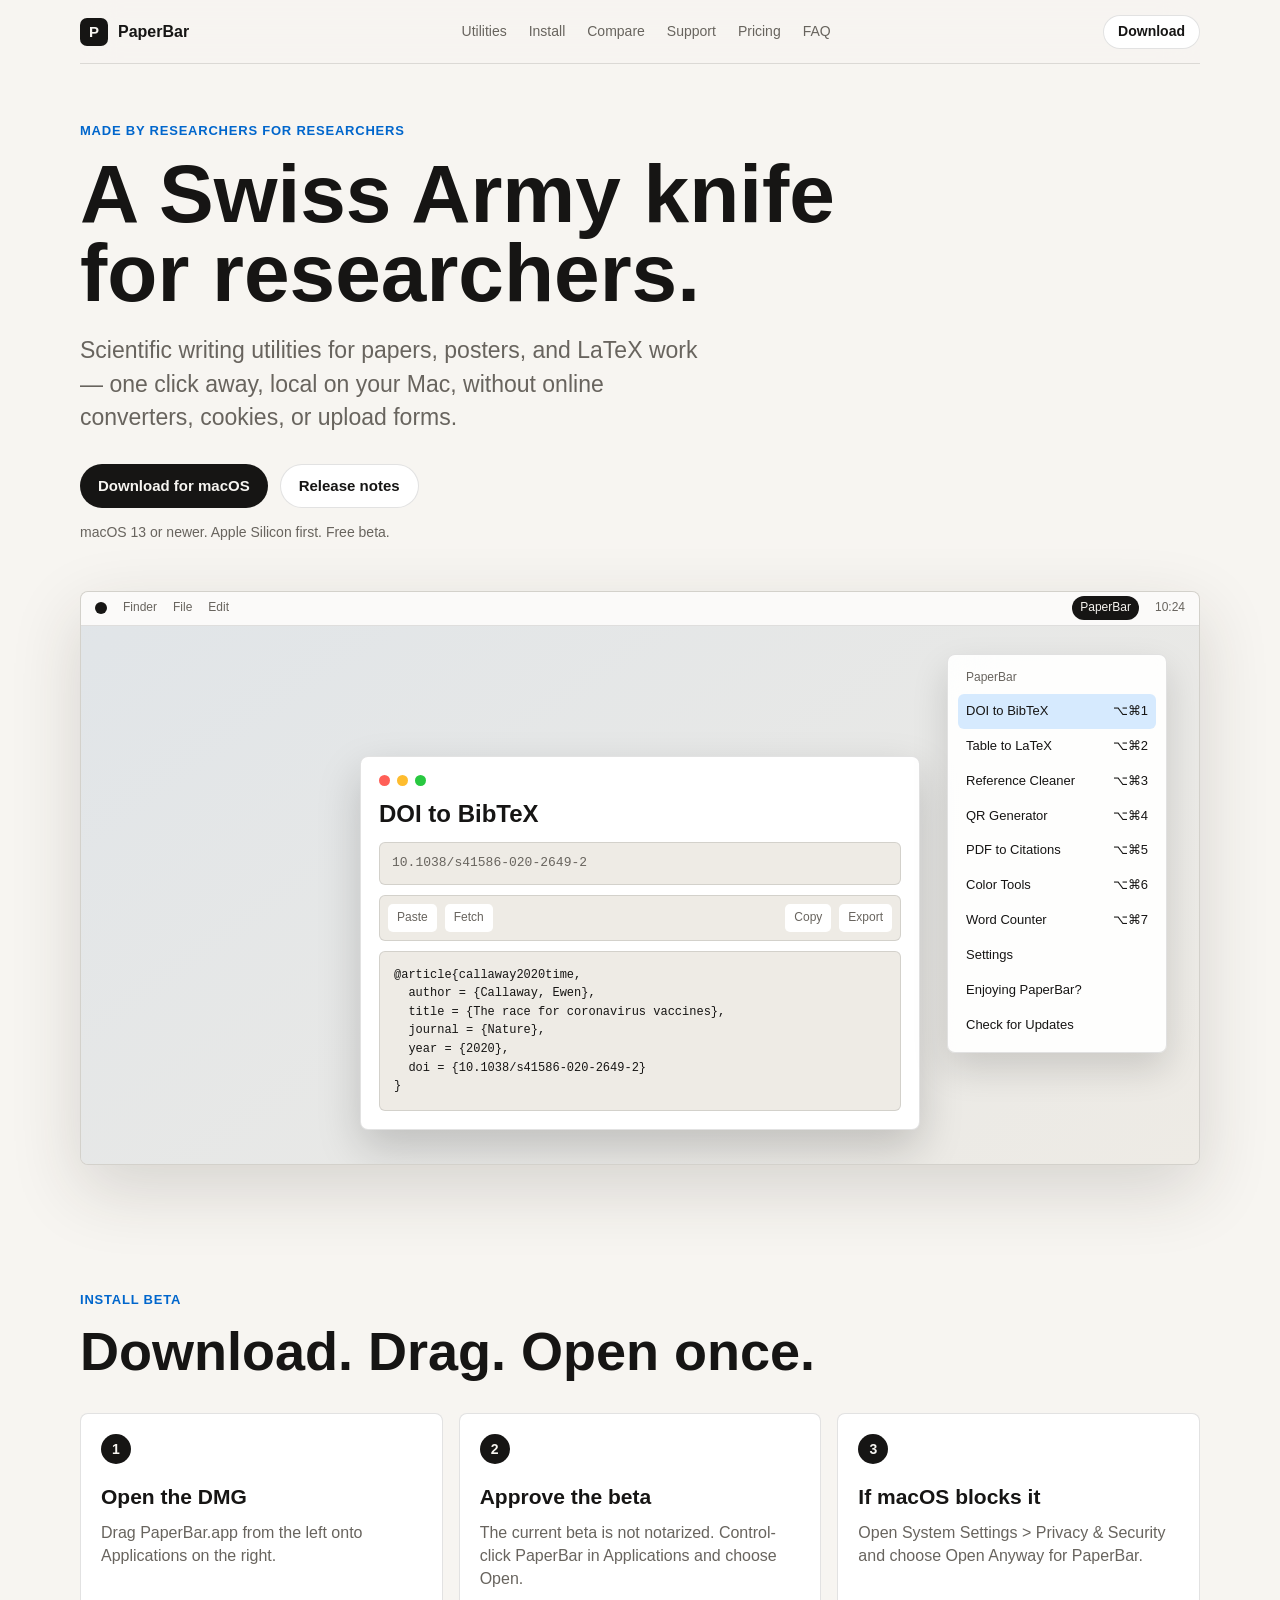
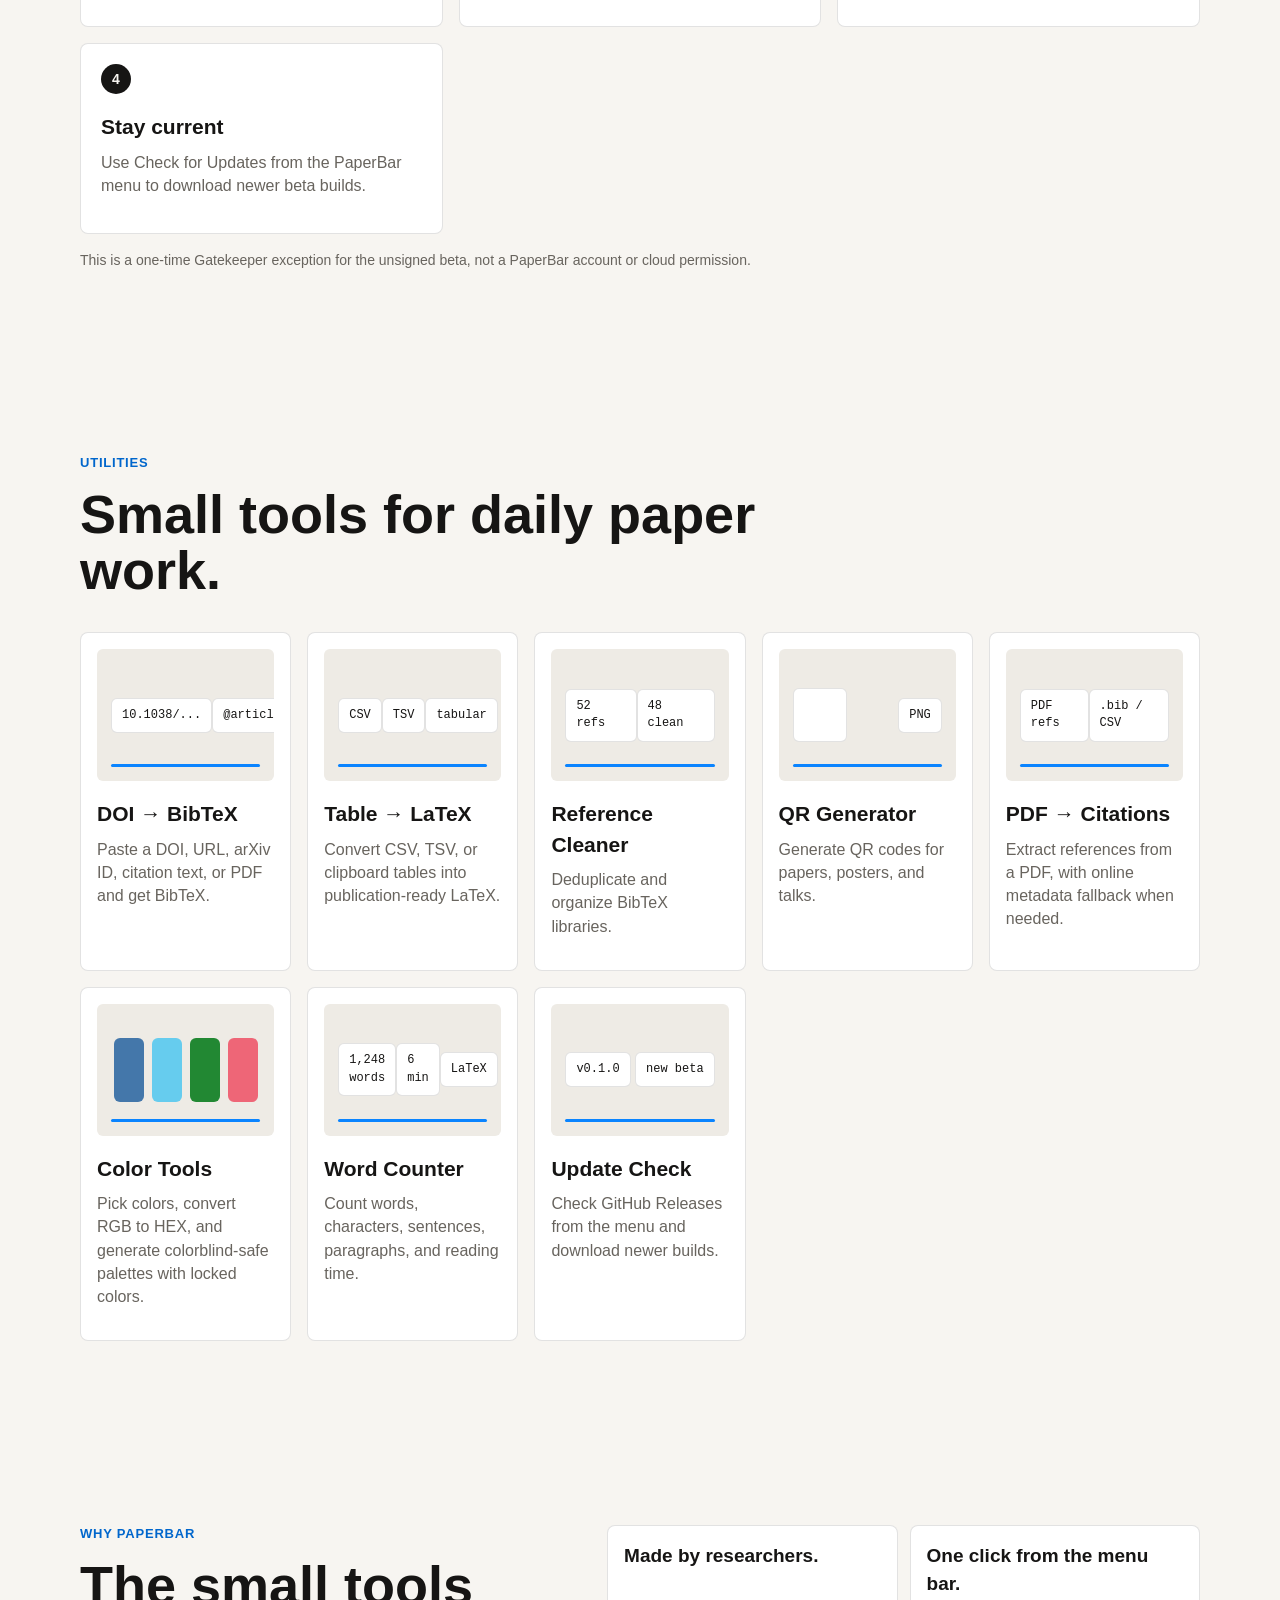
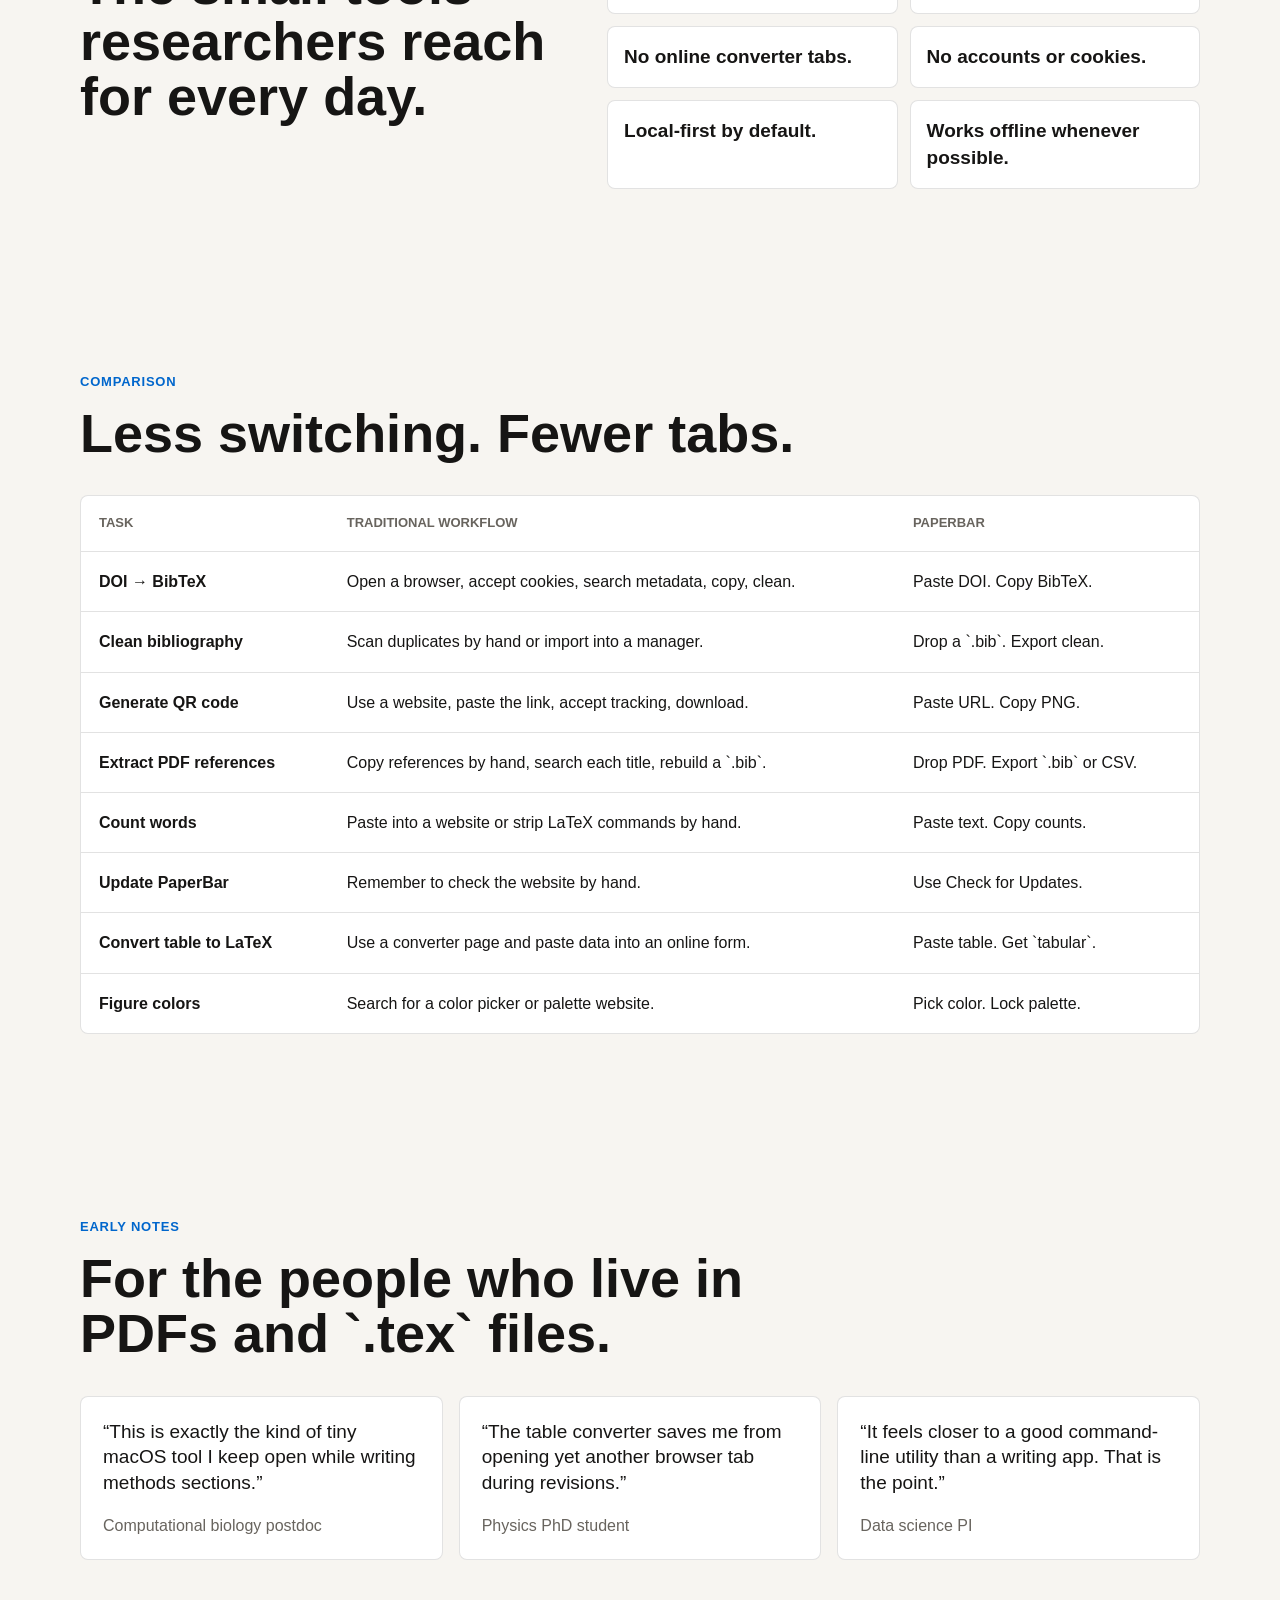
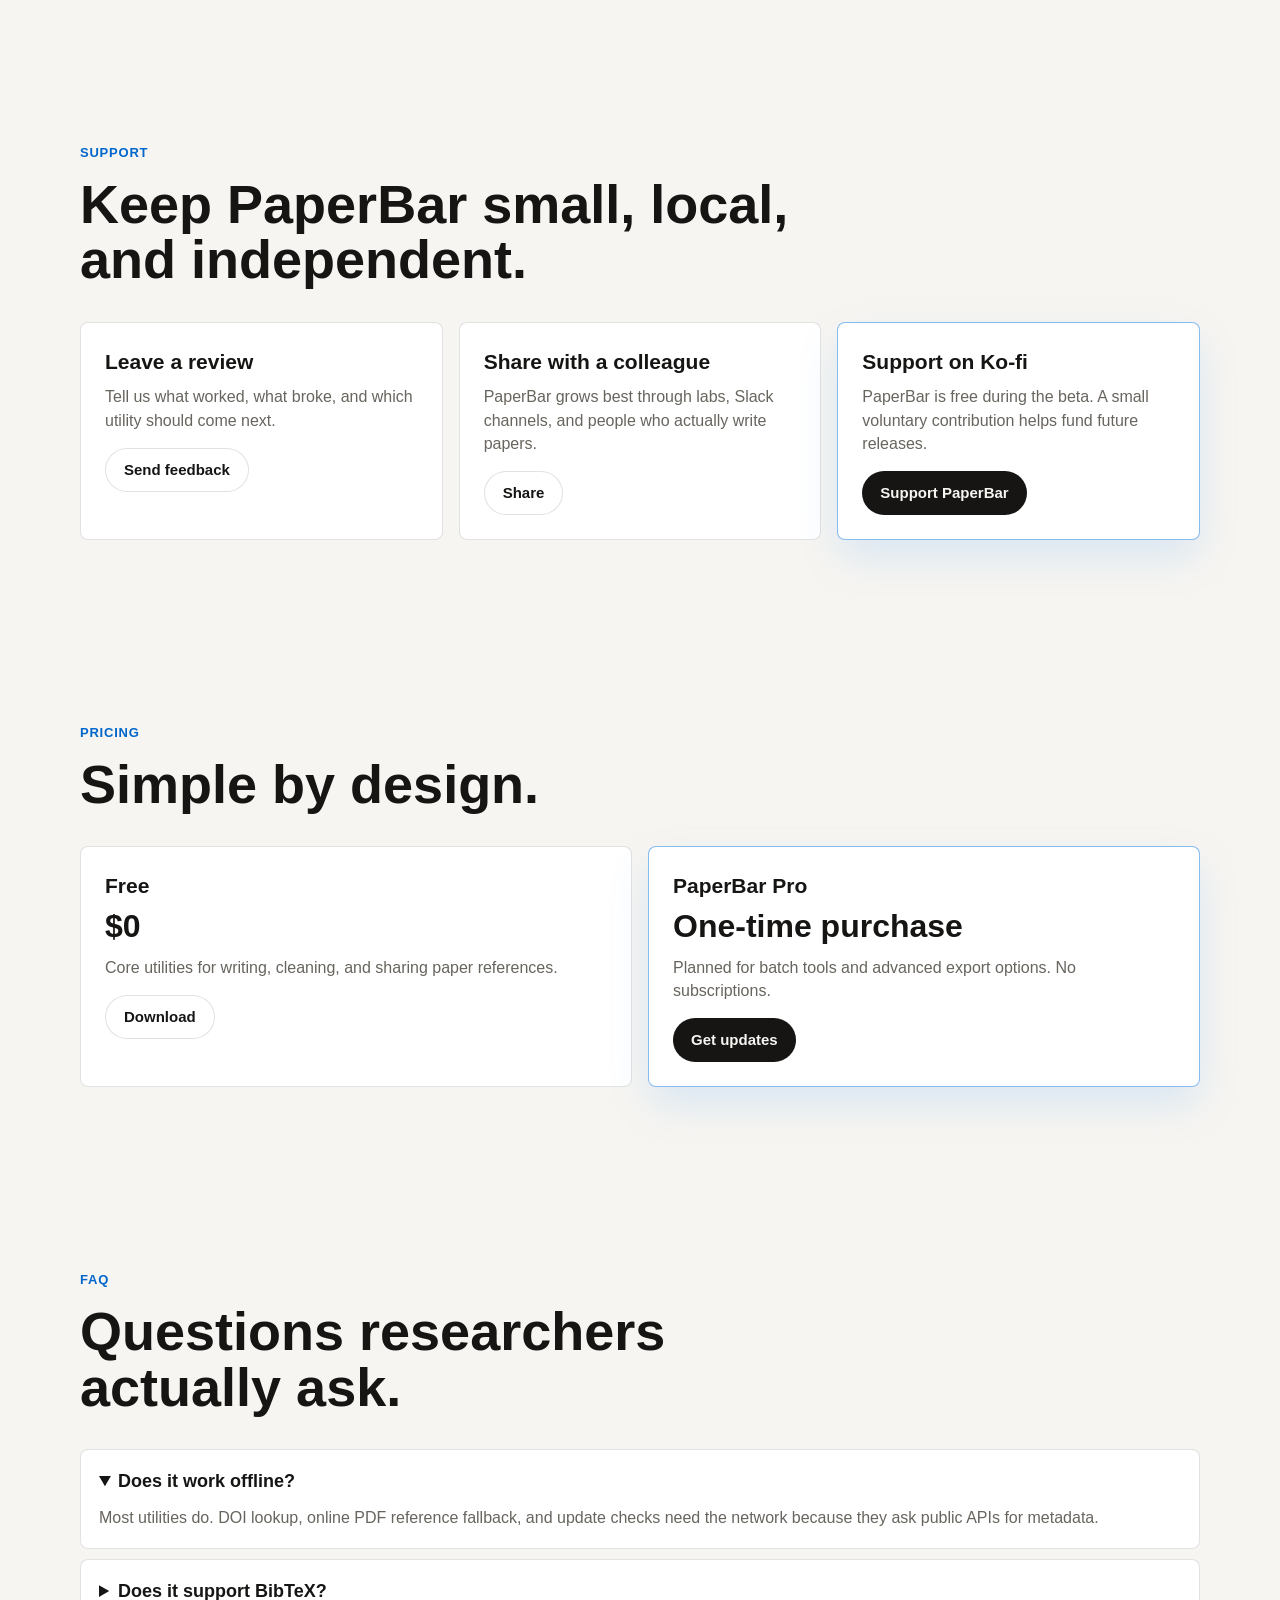
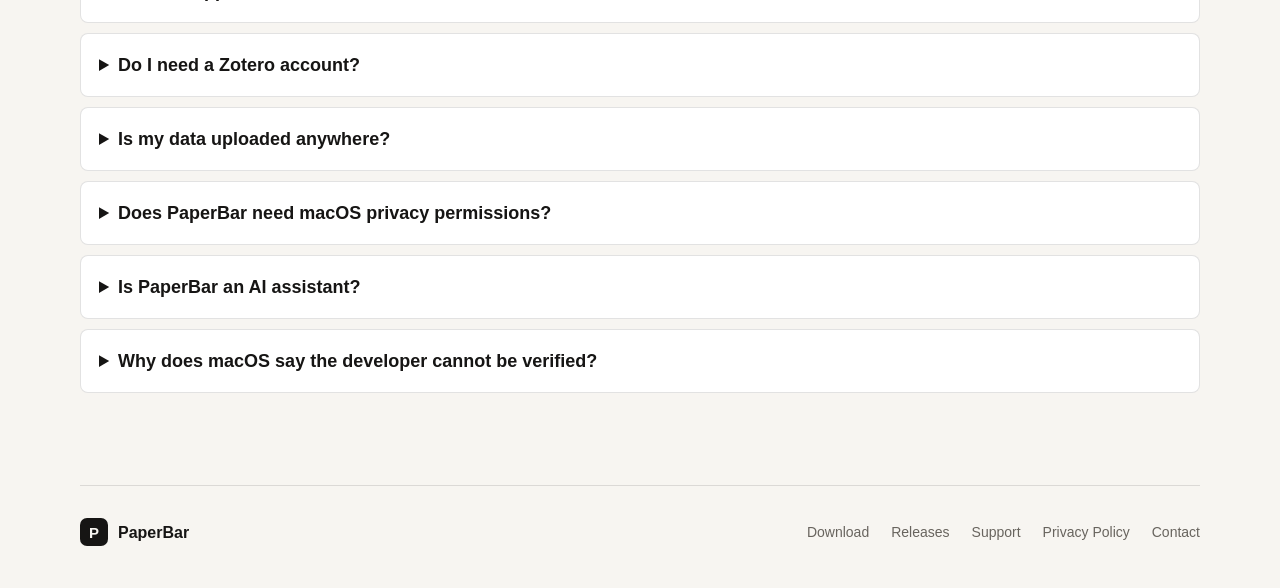
==== commit 3cf89539: "Update Ko-fi support link" ====
--- a/index.html
+++ b/index.html
@@ -308,9 +308,9 @@
             <a class="button secondary" href="mailto:?subject=PaperBar%20for%20macOS&body=I%20am%20trying%20PaperBar%2C%20a%20native%20macOS%20menu%20bar%20app%20with%20small%20scientific-writing%20utilities%20for%20researchers%3A%0A%0Ahttps%3A%2F%2Fepigani.github.io%2Fpaperbar-site%2F">Share</a>
           </article>
           <article class="price-card highlighted reveal">
-            <h3>Buy me a coffee</h3>
-            <p>A supporter link is coming soon. For now, send a note if you want to help fund the next beta.</p>
-            <a class="button primary" href="mailto:contact@paperbar.app?subject=I%20want%20to%20support%20PaperBar">Support PaperBar</a>
+            <h3>Support on Ko-fi</h3>
+            <p>PaperBar is free during the beta. A small voluntary contribution helps fund future releases.</p>
+            <a class="button primary" href="#" data-config-url="koFiURL">Support PaperBar</a>
           </article>
         </div>
       </section>
@@ -388,6 +388,7 @@
       </nav>
     </footer>
 
+    <script src="config.js"></script>
     <script src="script.js"></script>
   </body>
 </html>
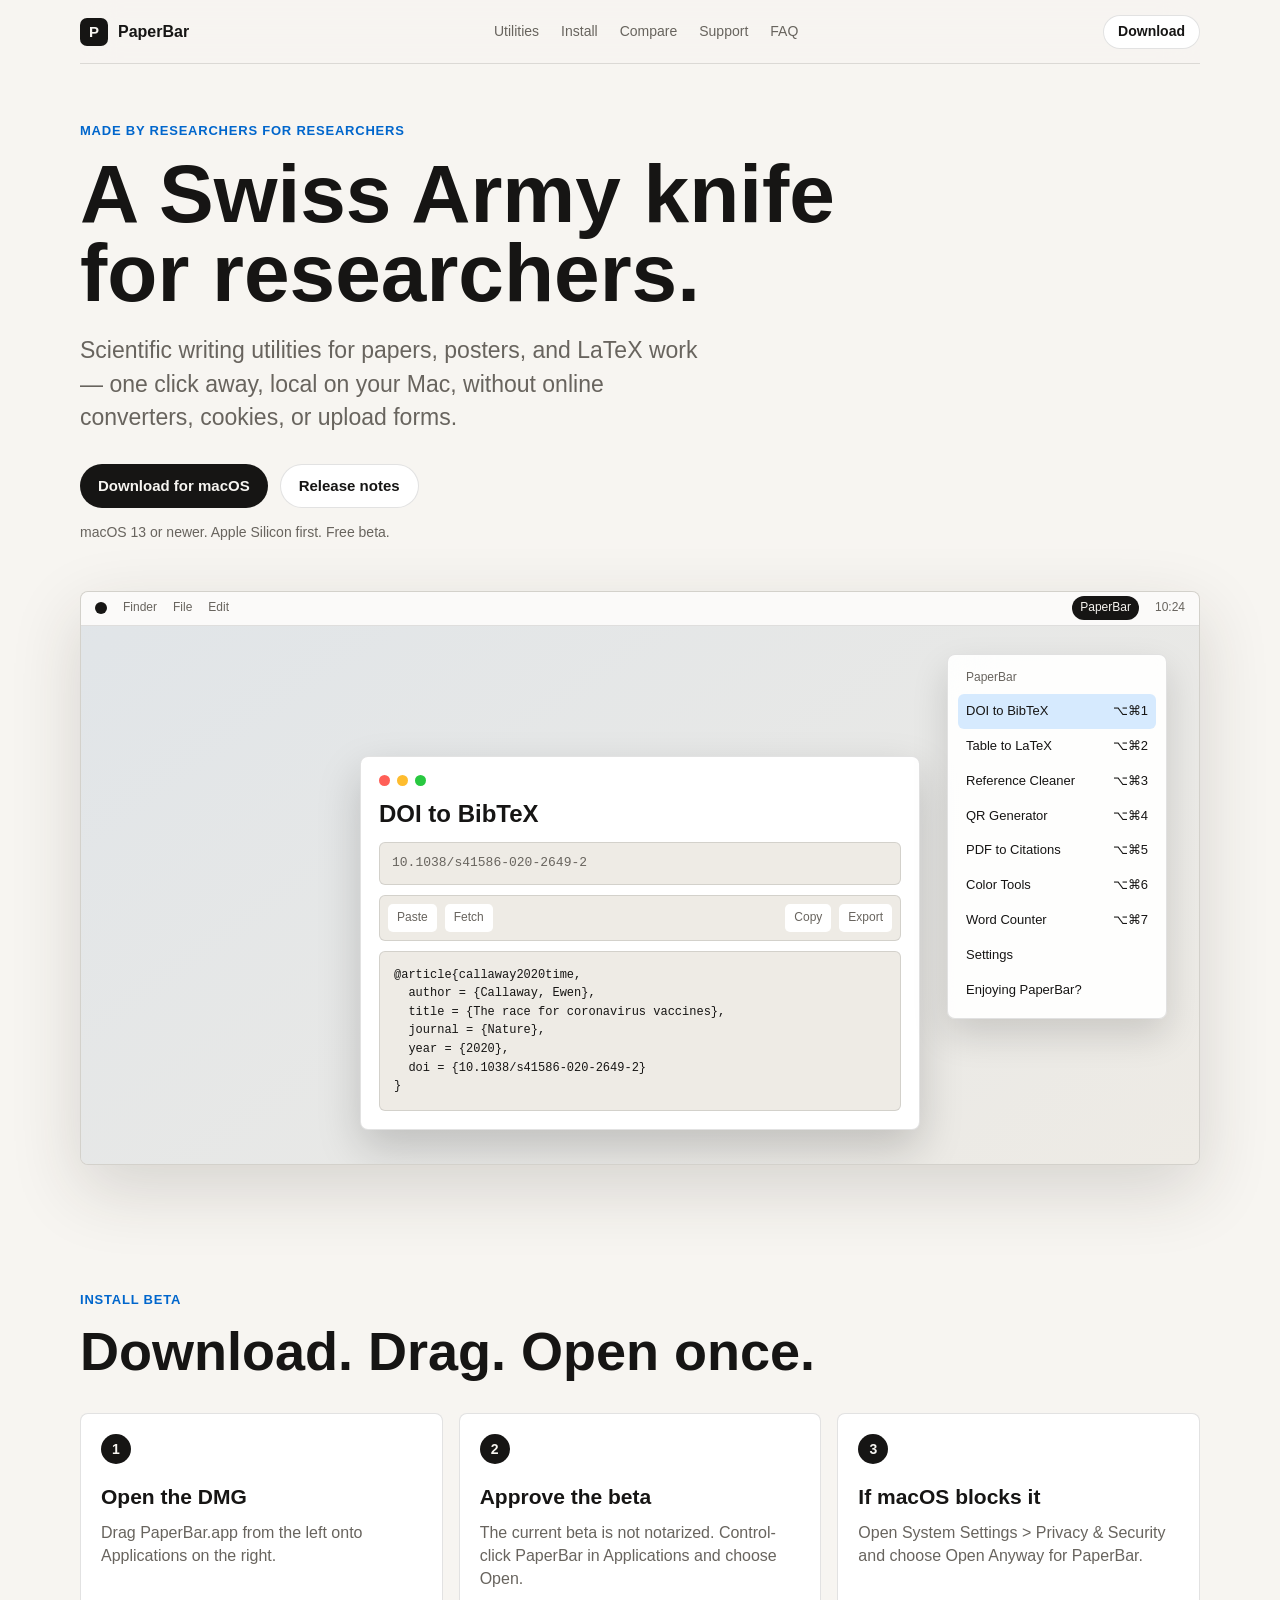
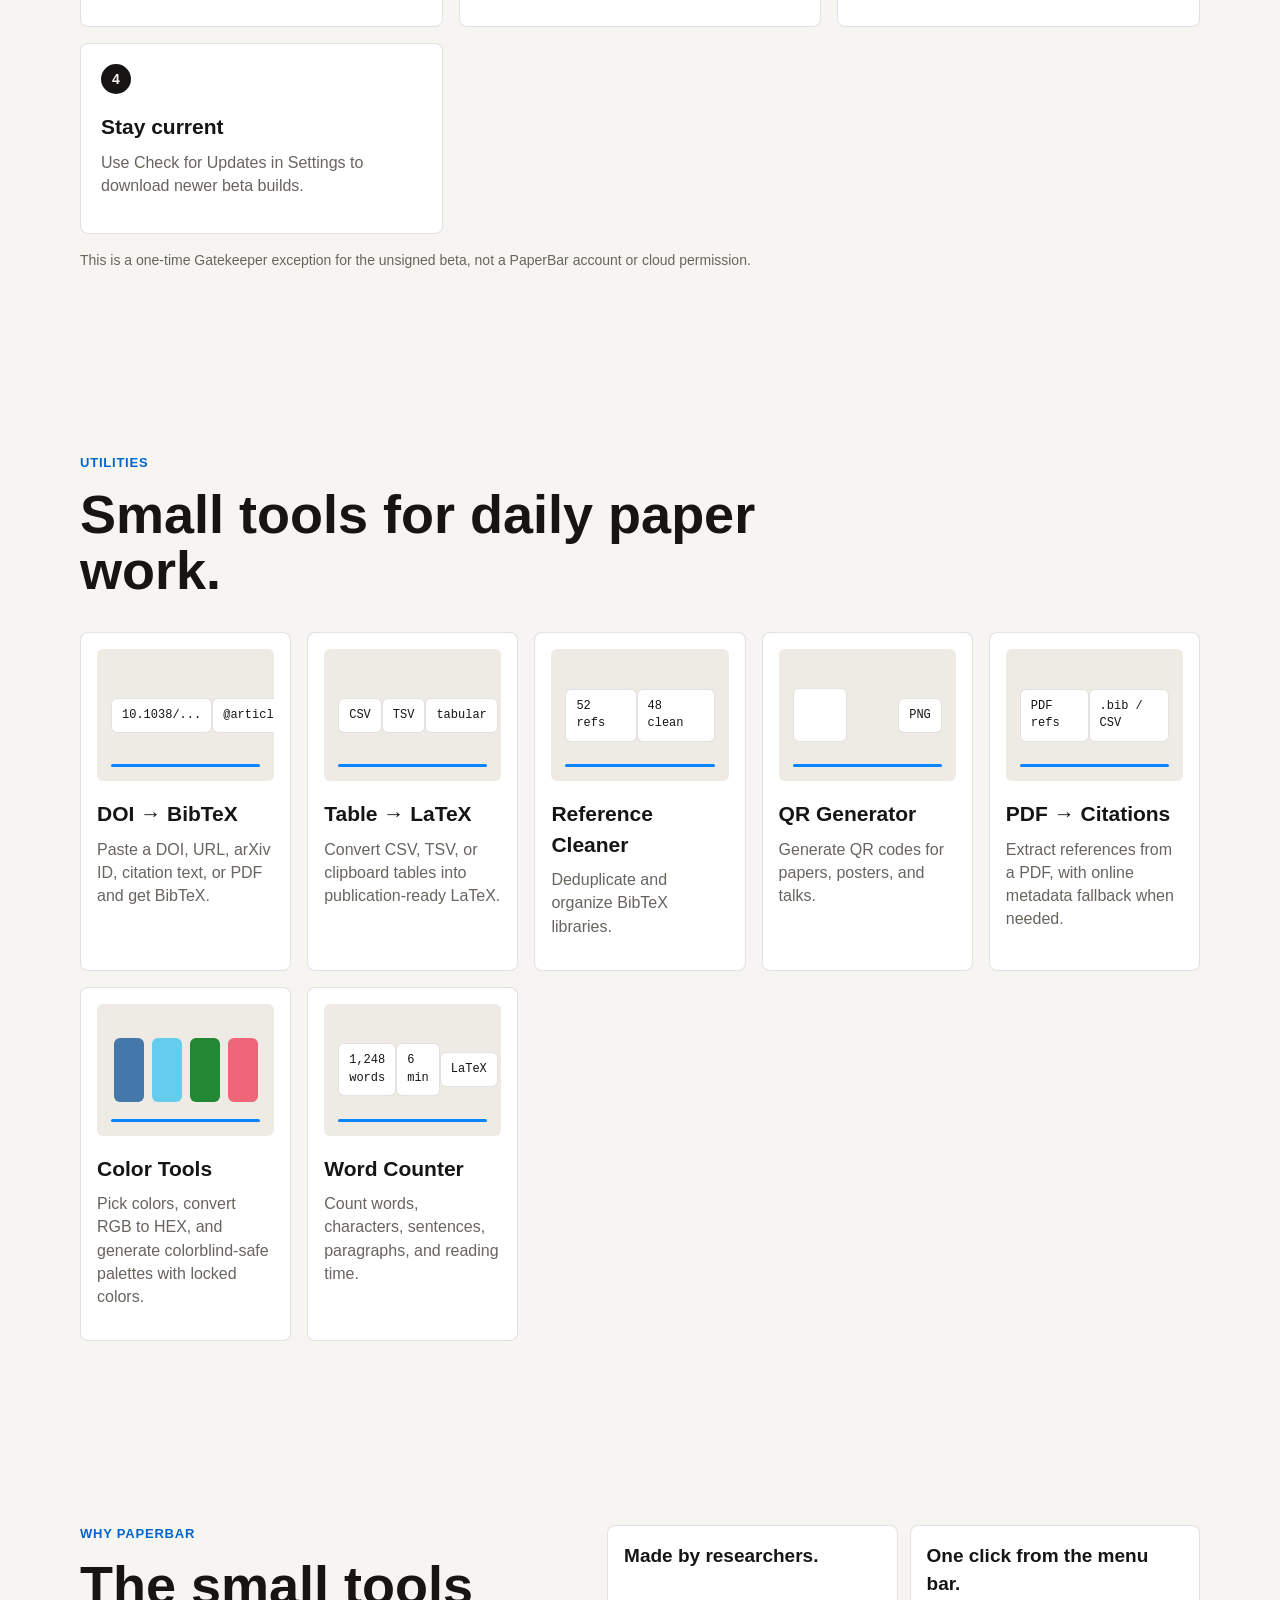
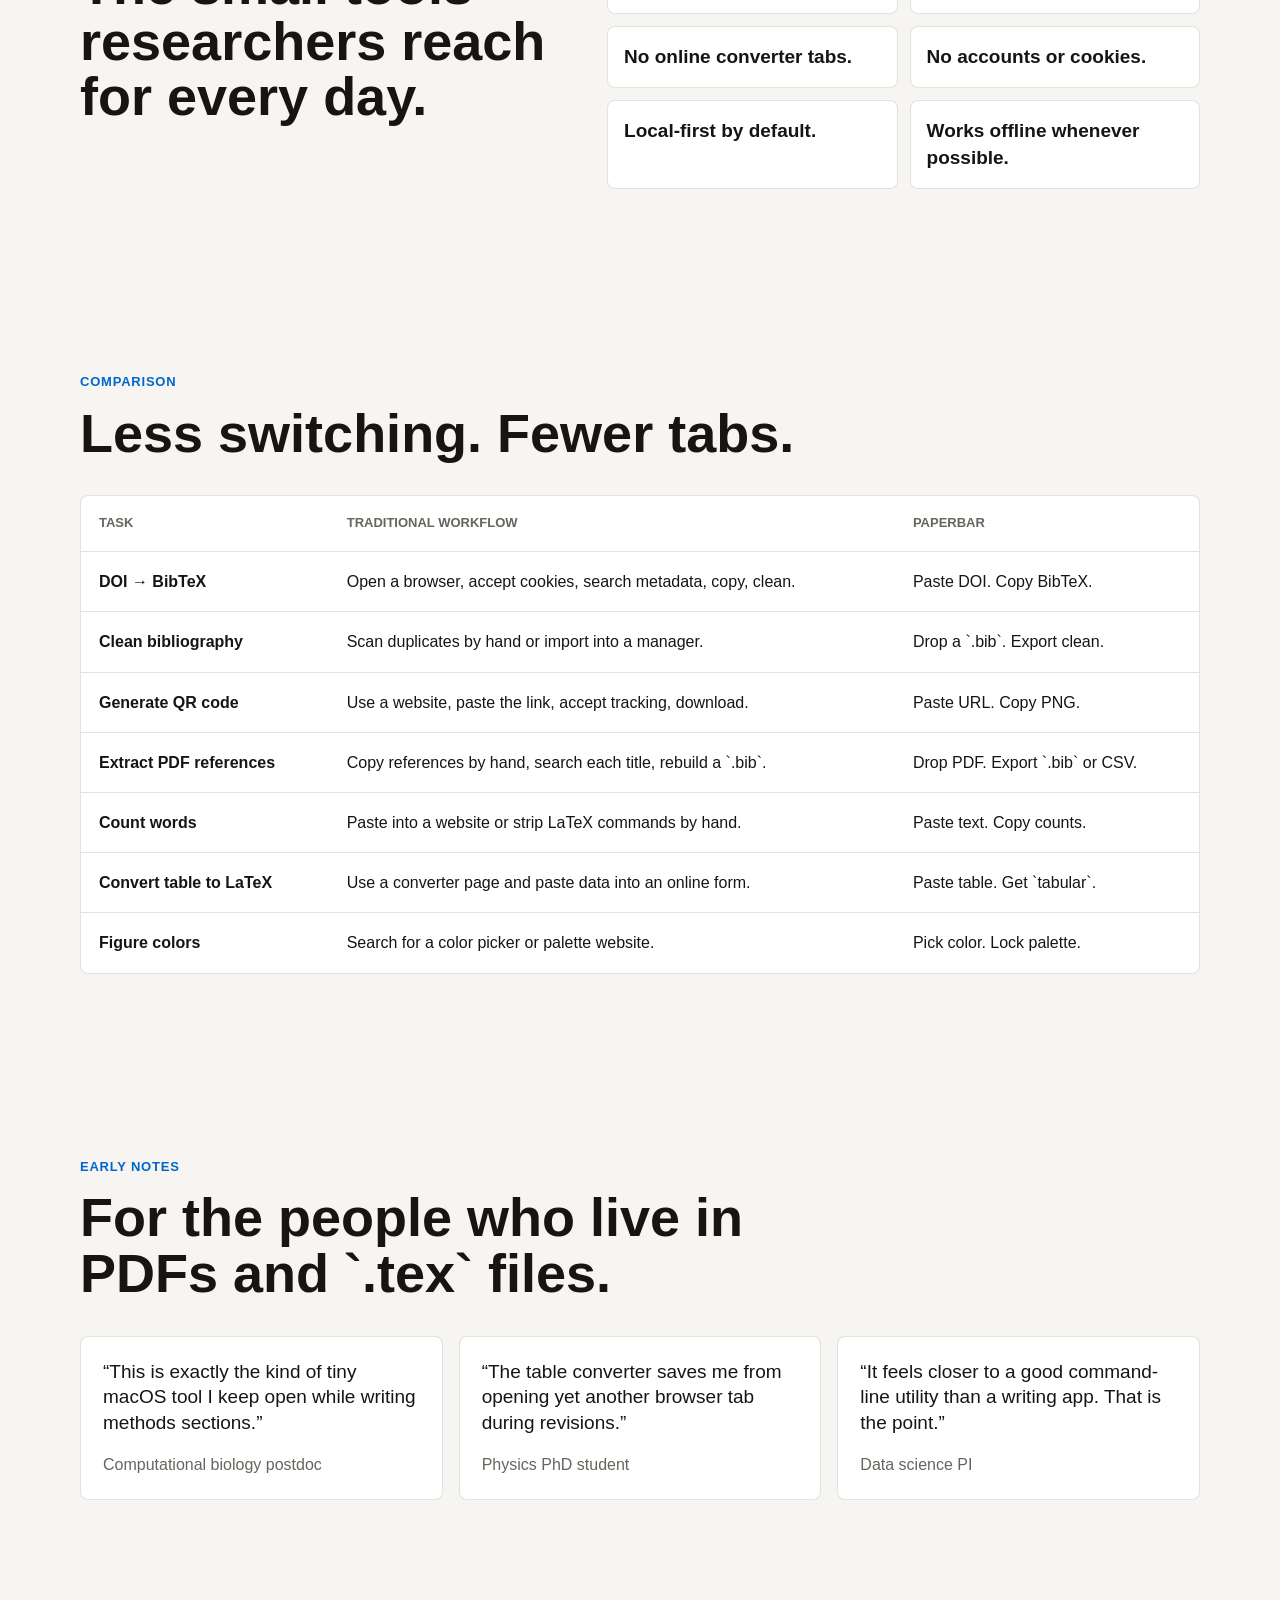
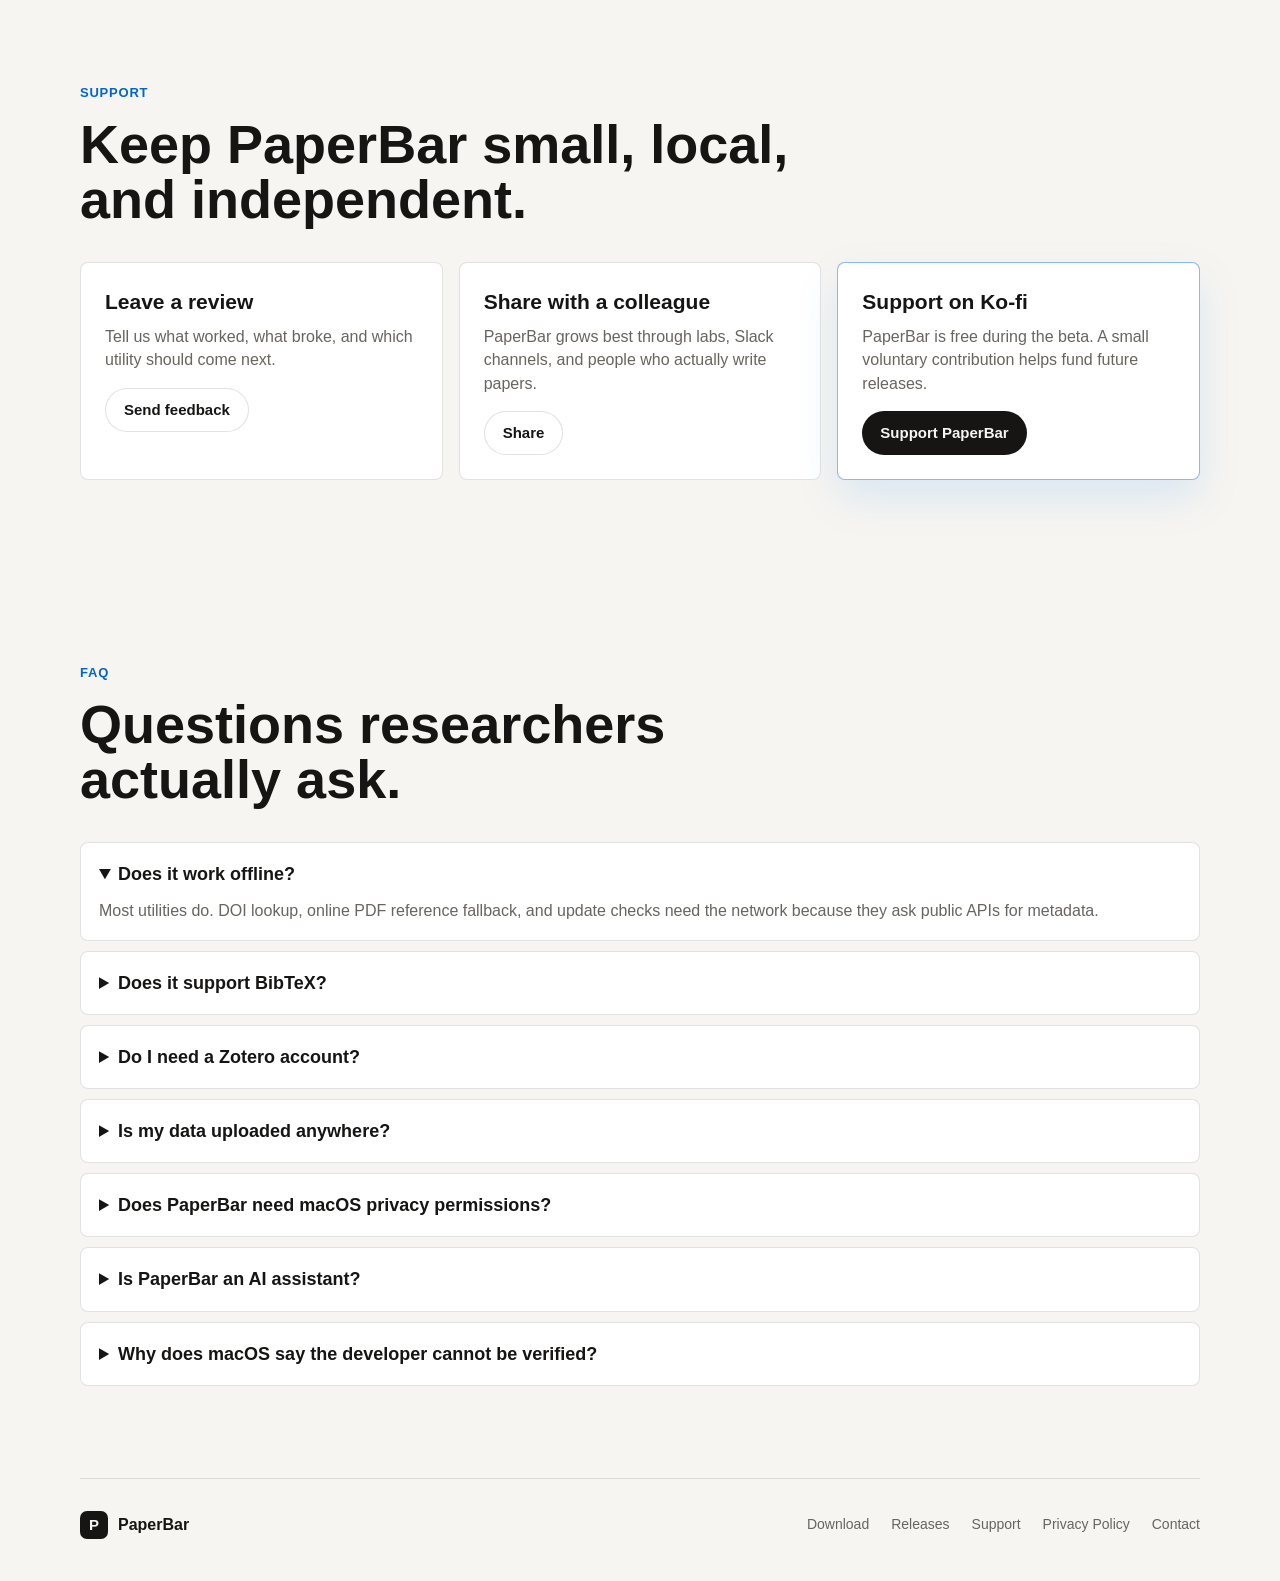
==== commit 11ef146a: "Simplify site utility sections" ====
--- a/index.html
+++ b/index.html
@@ -20,7 +20,6 @@
         <a href="#install">Install</a>
         <a href="#comparison">Compare</a>
         <a href="#support">Support</a>
-        <a href="#pricing">Pricing</a>
         <a href="#faq">FAQ</a>
       </nav>
       <a class="header-cta" href="https://github.com/epigani/paperbar-site/releases/download/v0.1.0-beta.11/PaperBar.dmg">Download</a>
@@ -61,7 +60,6 @@
               <button>Word Counter <span>⌥⌘7</span></button>
               <button>Settings</button>
               <button>Enjoying PaperBar?</button>
-              <button>Check for Updates</button>
             </div>
             <div class="utility-window">
               <div class="window-controls">
@@ -112,7 +110,7 @@
           <article>
             <span>4</span>
             <h3>Stay current</h3>
-            <p>Use Check for Updates from the PaperBar menu to download newer beta builds.</p>
+            <p>Use Check for Updates in Settings to download newer beta builds.</p>
           </article>
         </div>
         <p class="install-note reveal">This is a one-time Gatekeeper exception for the unsigned beta, not a PaperBar account or cloud permission.</p>
@@ -183,14 +181,6 @@
             </div>
             <h3>Word Counter</h3>
             <p>Count words, characters, sentences, paragraphs, and reading time.</p>
-          </article>
-          <article class="feature-card reveal">
-            <div class="demo-strip doi-demo" aria-hidden="true">
-              <span>v0.1.0</span>
-              <span>new beta</span>
-            </div>
-            <h3>Update Check</h3>
-            <p>Check GitHub Releases from the menu and download newer builds.</p>
           </article>
         </div>
       </section>
@@ -249,11 +239,6 @@
                 <td>Count words</td>
                 <td>Paste into a website or strip LaTeX commands by hand.</td>
                 <td>Paste text. Copy counts.</td>
-              </tr>
-              <tr>
-                <td>Update PaperBar</td>
-                <td>Remember to check the website by hand.</td>
-                <td>Use Check for Updates.</td>
               </tr>
               <tr>
                 <td>Convert table to LaTeX</td>
@@ -310,28 +295,7 @@
           <article class="price-card highlighted reveal">
             <h3>Support on Ko-fi</h3>
             <p>PaperBar is free during the beta. A small voluntary contribution helps fund future releases.</p>
-            <a class="button primary" href="#" data-config-url="koFiURL">Support PaperBar</a>
-          </article>
-        </div>
-      </section>
-
-      <section id="pricing" class="section">
-        <div class="section-heading reveal">
-          <p class="eyebrow">Pricing</p>
-          <h2>Simple by design.</h2>
-        </div>
-        <div class="pricing-grid">
-          <article class="price-card reveal">
-            <h3>Free</h3>
-            <p class="price">$0</p>
-            <p>Core utilities for writing, cleaning, and sharing paper references.</p>
-            <a class="button secondary" href="https://github.com/epigani/paperbar-site/releases/download/v0.1.0-beta.11/PaperBar.dmg">Download</a>
-          </article>
-          <article class="price-card highlighted reveal">
-            <h3>PaperBar Pro</h3>
-            <p class="price">One-time purchase</p>
-            <p>Planned for batch tools and advanced export options. No subscriptions.</p>
-            <a class="button primary" href="mailto:contact@paperbar.app?subject=PaperBar%20Pro">Get updates</a>
+            <a class="button primary" href="https://ko-fi.com/paperbarapp" data-config-url="koFiURL">Support PaperBar</a>
           </article>
         </div>
       </section>
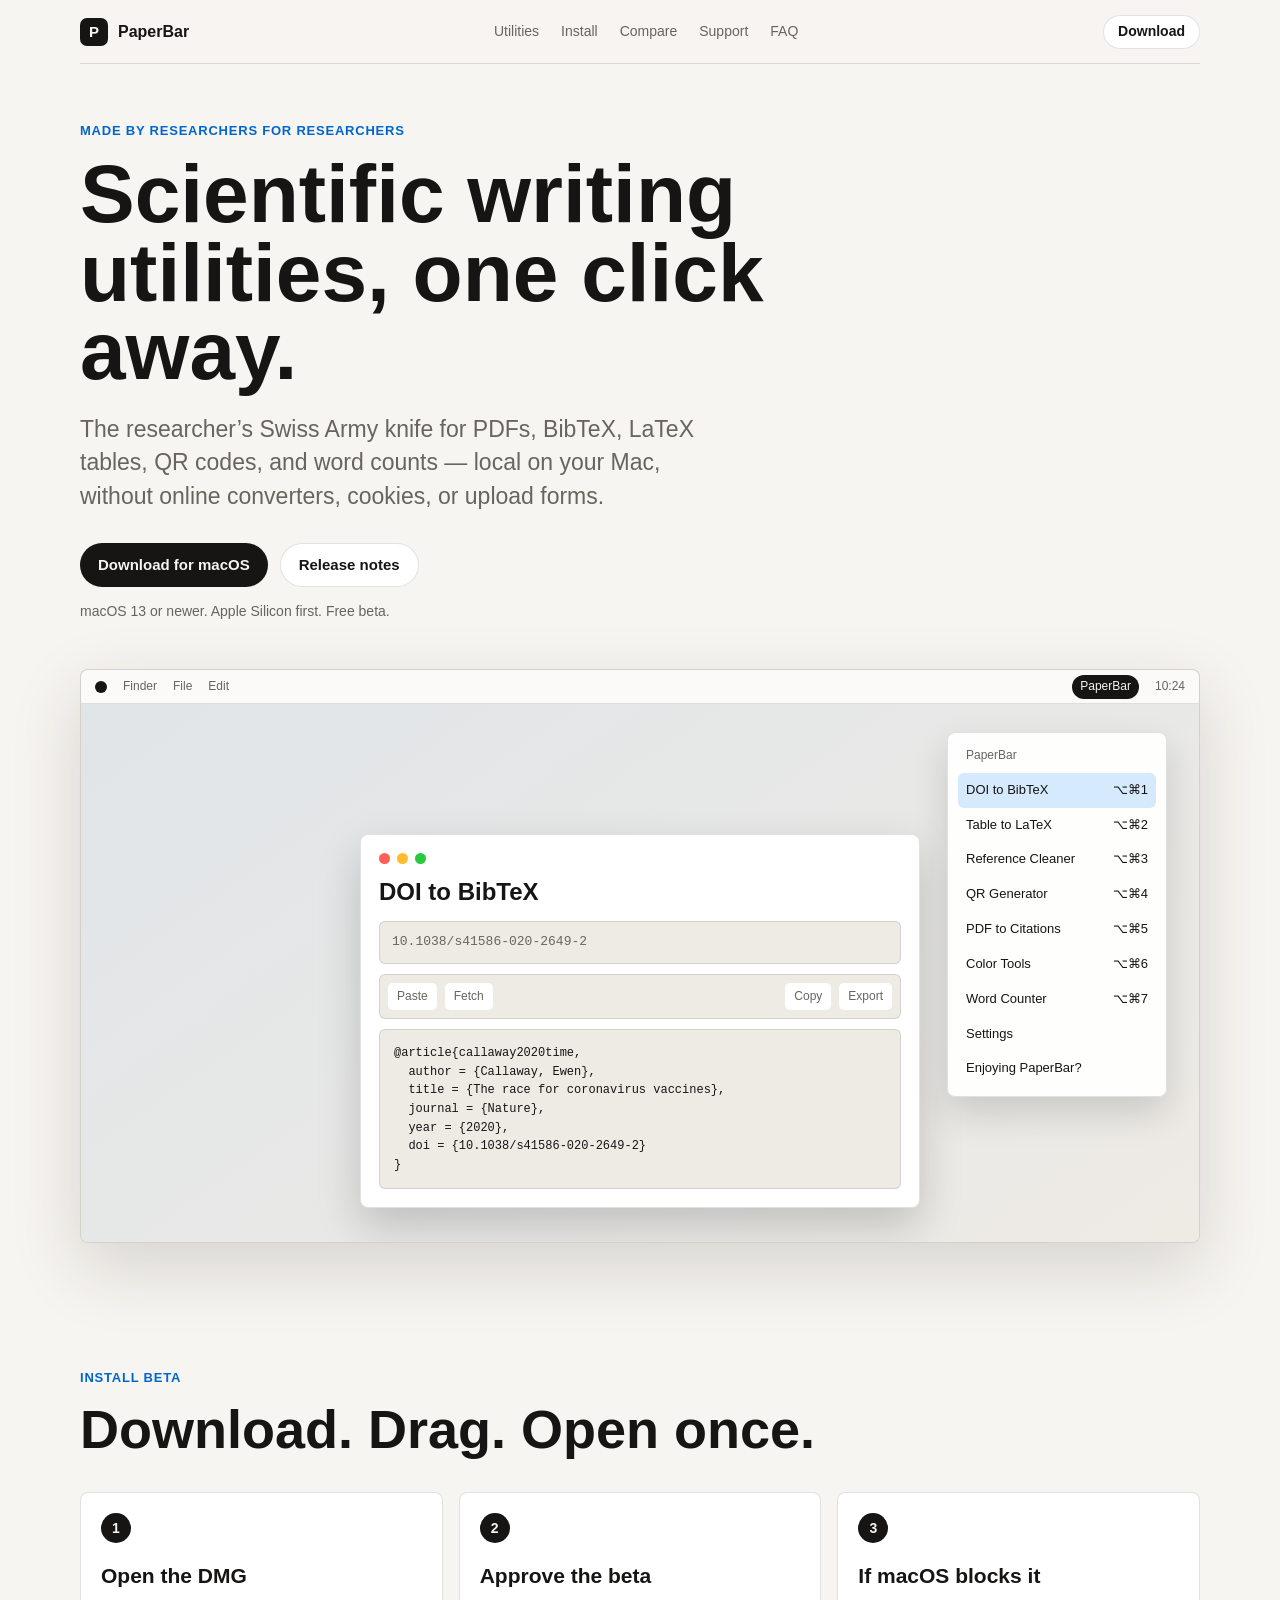
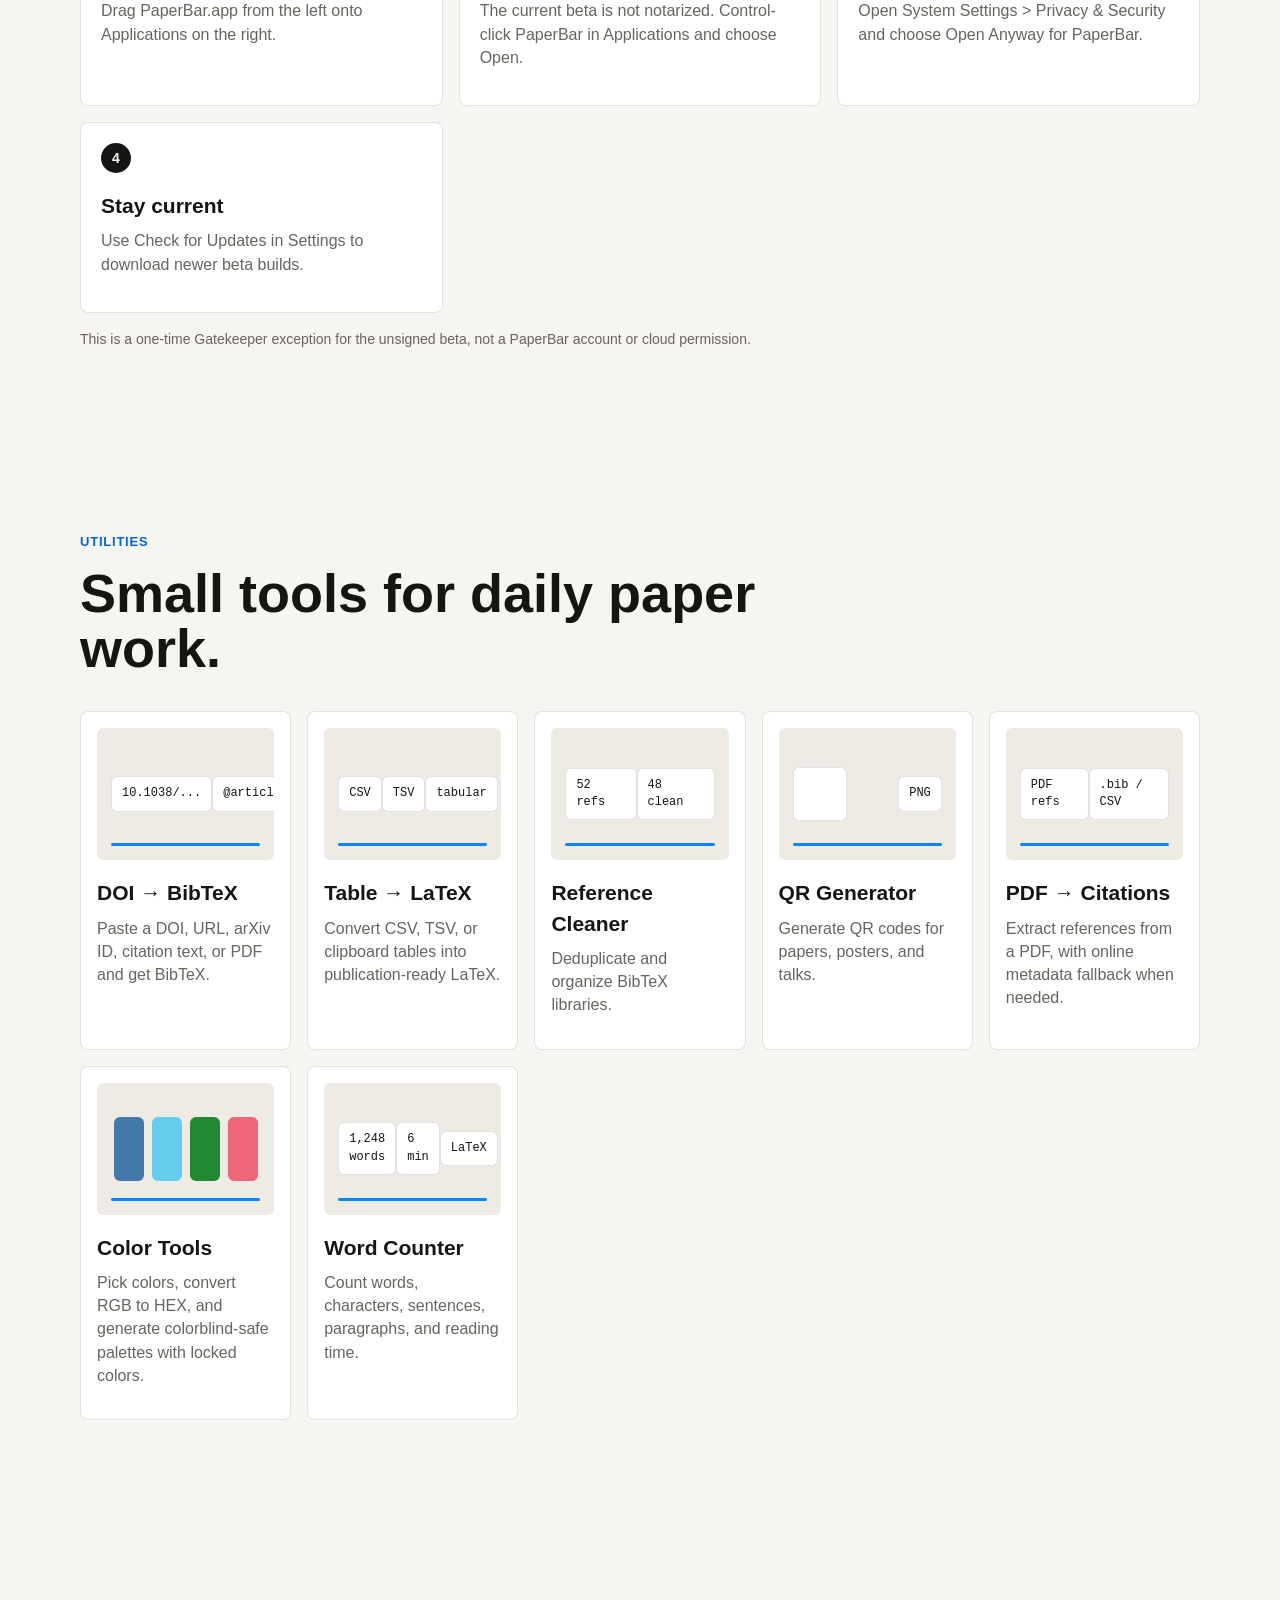
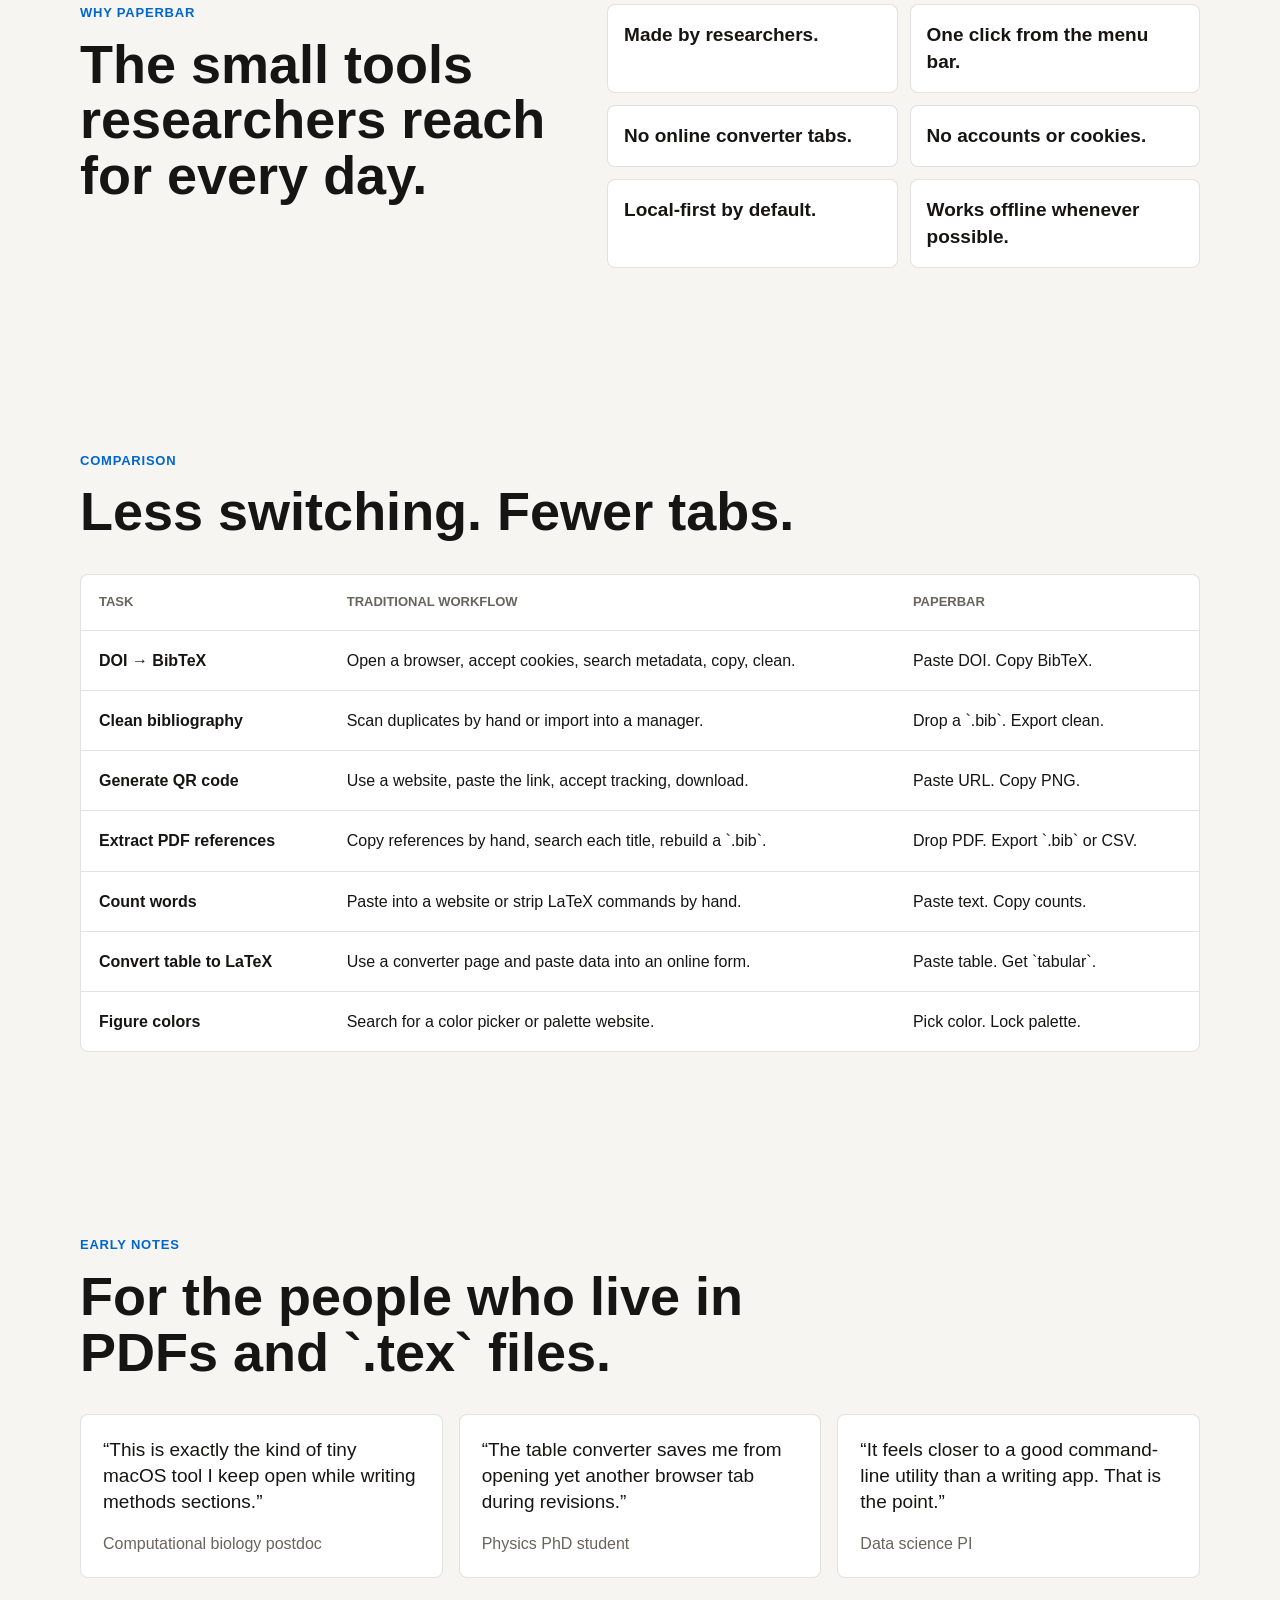
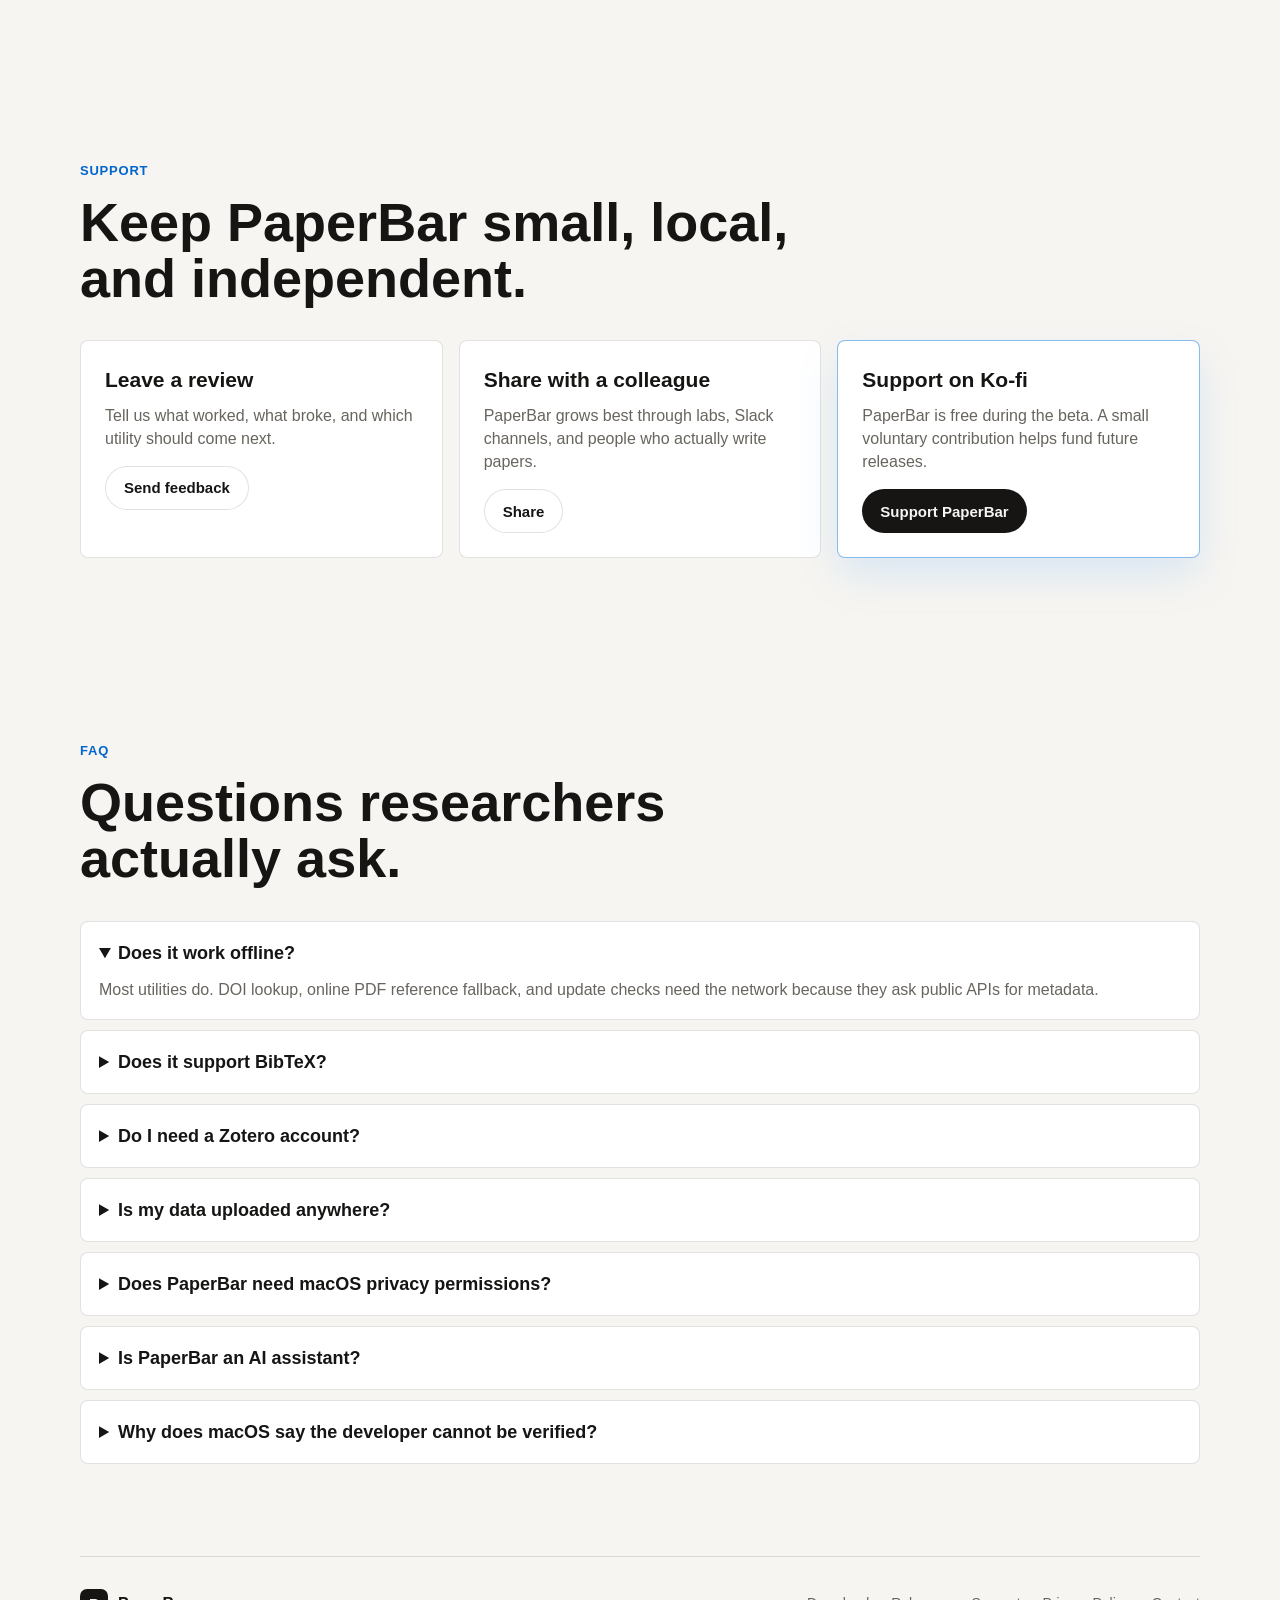
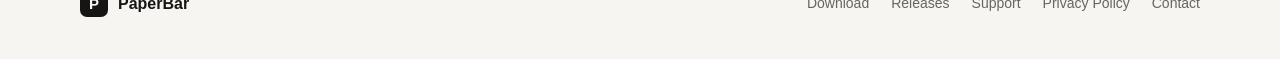
==== commit 2491163a: "Refine hero positioning copy" ====
--- a/index.html
+++ b/index.html
@@ -3,9 +3,9 @@
   <head>
     <meta charset="utf-8">
     <meta name="viewport" content="width=device-width, initial-scale=1">
-    <meta name="description" content="PaperBar is a native macOS menu bar Swiss Army knife for researchers who write papers in LaTeX.">
+    <meta name="description" content="PaperBar is a native macOS menu bar app with scientific writing utilities for researchers who work with PDFs, BibTeX, LaTeX, tables, and citations.">
     <meta name="theme-color" content="#f7f5f1">
-    <title>PaperBar - A Swiss Army knife for researchers on macOS</title>
+    <title>PaperBar - Scientific writing utilities for macOS</title>
     <link rel="icon" href="favicon.png" type="image/png">
     <link rel="stylesheet" href="styles.css">
   </head>
@@ -29,8 +29,8 @@
       <section class="hero section">
         <div class="hero-copy reveal">
           <p class="eyebrow">Made by researchers for researchers</p>
-          <h1>A Swiss Army knife for researchers.</h1>
-          <p class="hero-subtitle">Scientific writing utilities for papers, posters, and LaTeX work — one click away, local on your Mac, without online converters, cookies, or upload forms.</p>
+          <h1>Scientific writing utilities, one click away.</h1>
+          <p class="hero-subtitle">The researcher’s Swiss Army knife for PDFs, BibTeX, LaTeX tables, QR codes, and word counts — local on your Mac, without online converters, cookies, or upload forms.</p>
           <div class="hero-actions">
             <a class="button primary" href="https://github.com/epigani/paperbar-site/releases/download/v0.1.0-beta.11/PaperBar.dmg">Download for macOS</a>
             <a class="button secondary" href="https://github.com/epigani/paperbar-site/releases">Release notes</a>
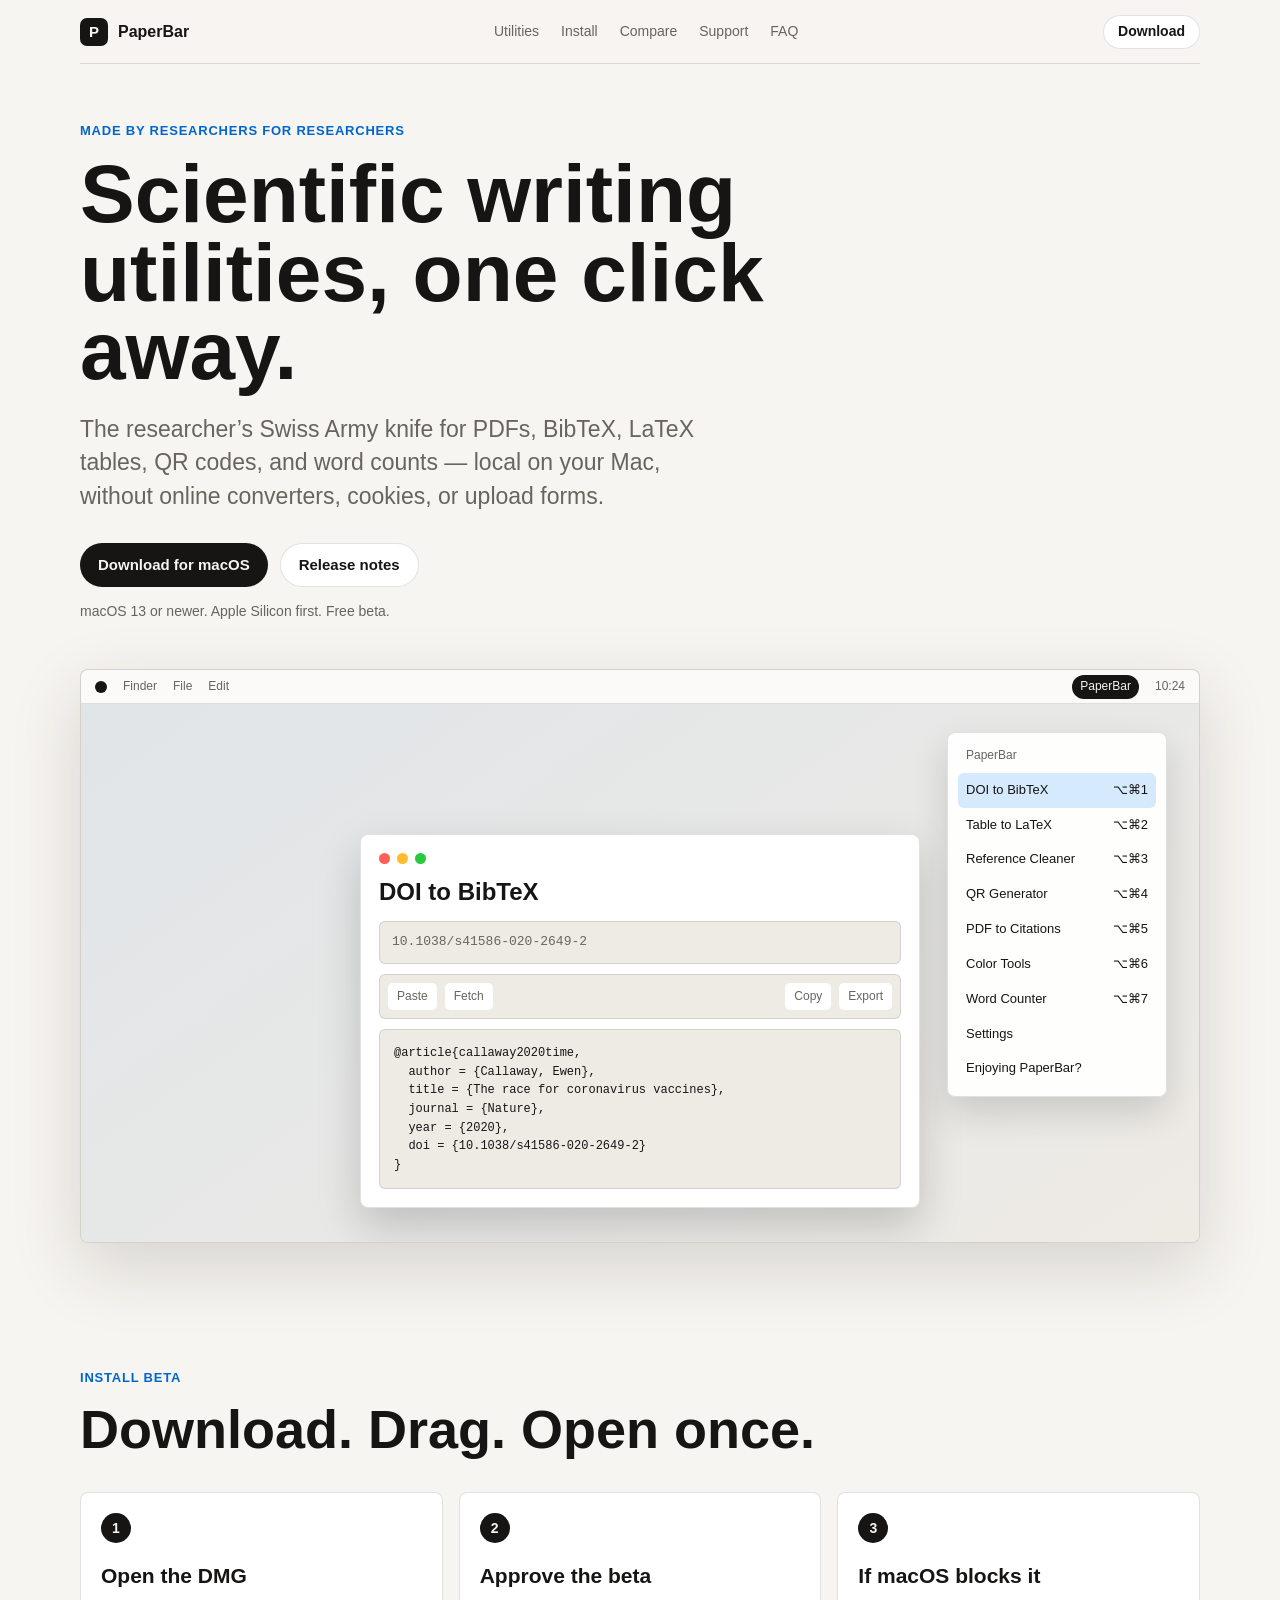
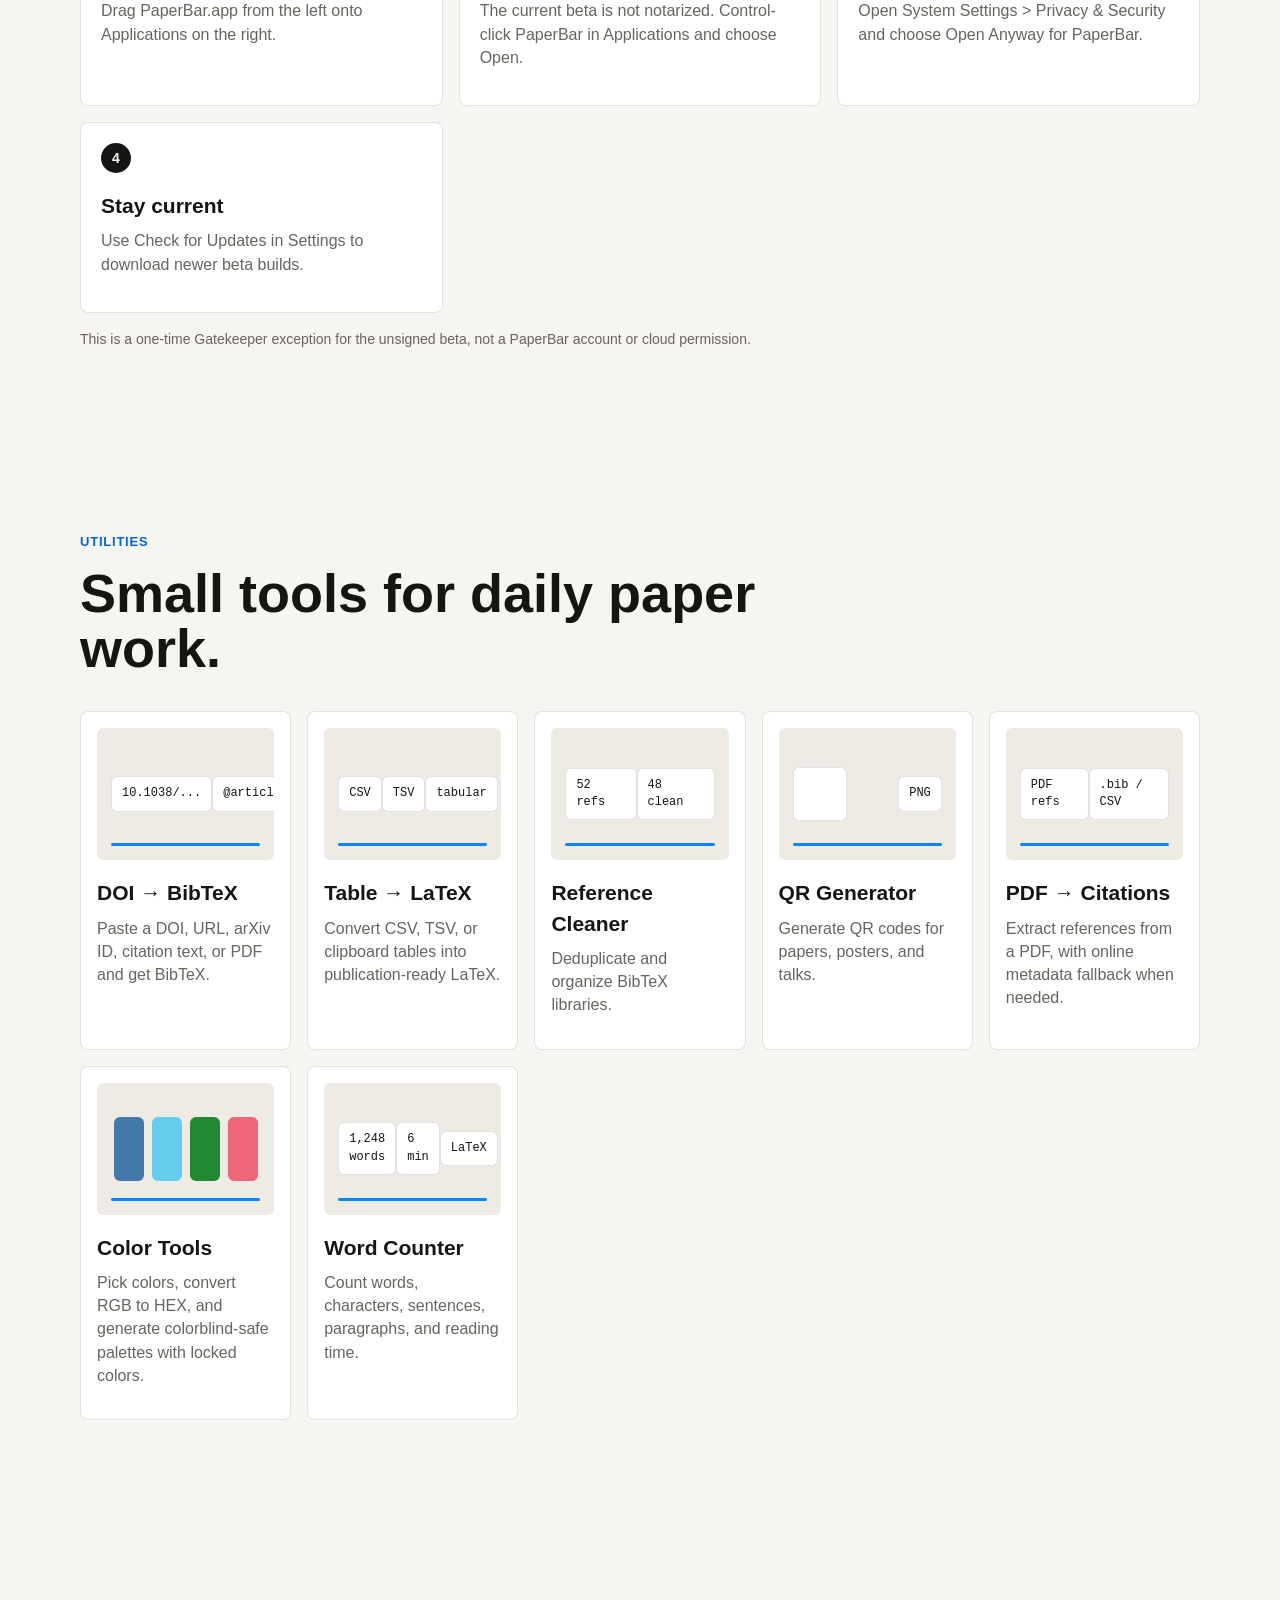
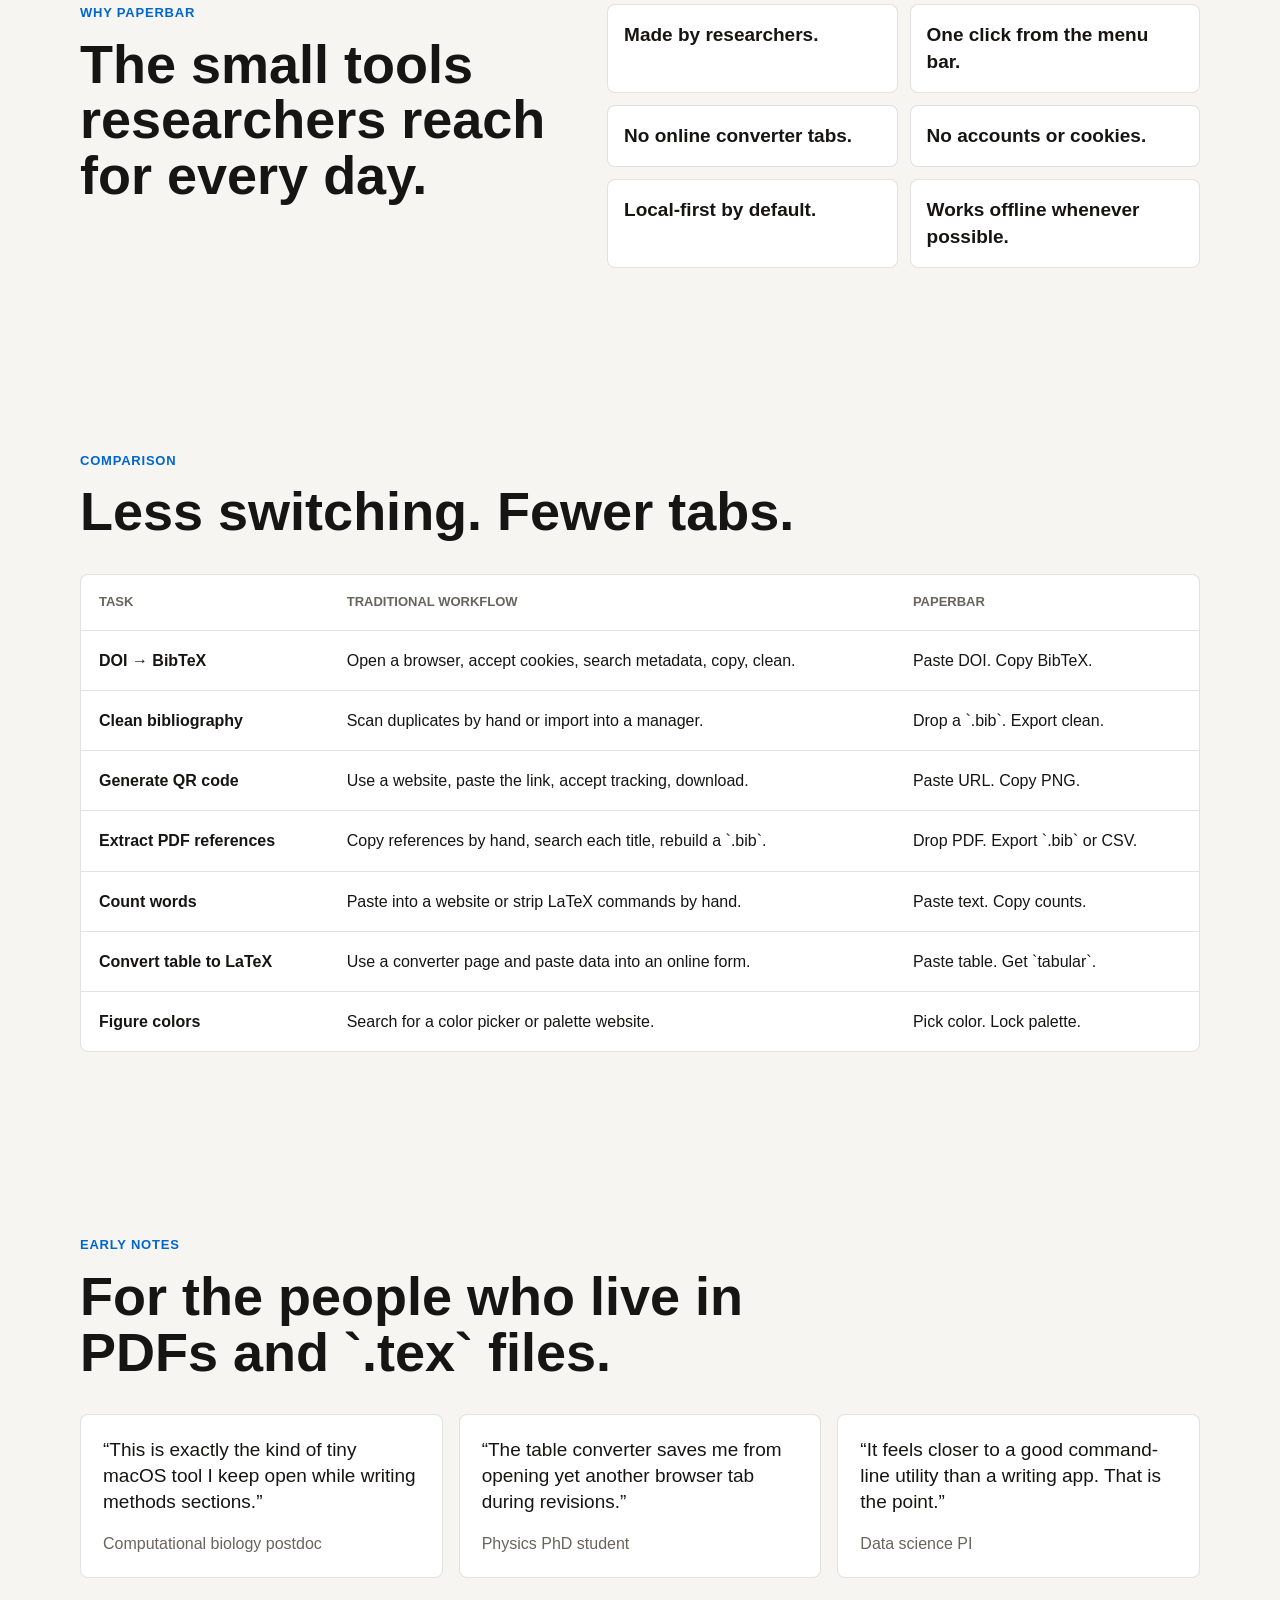
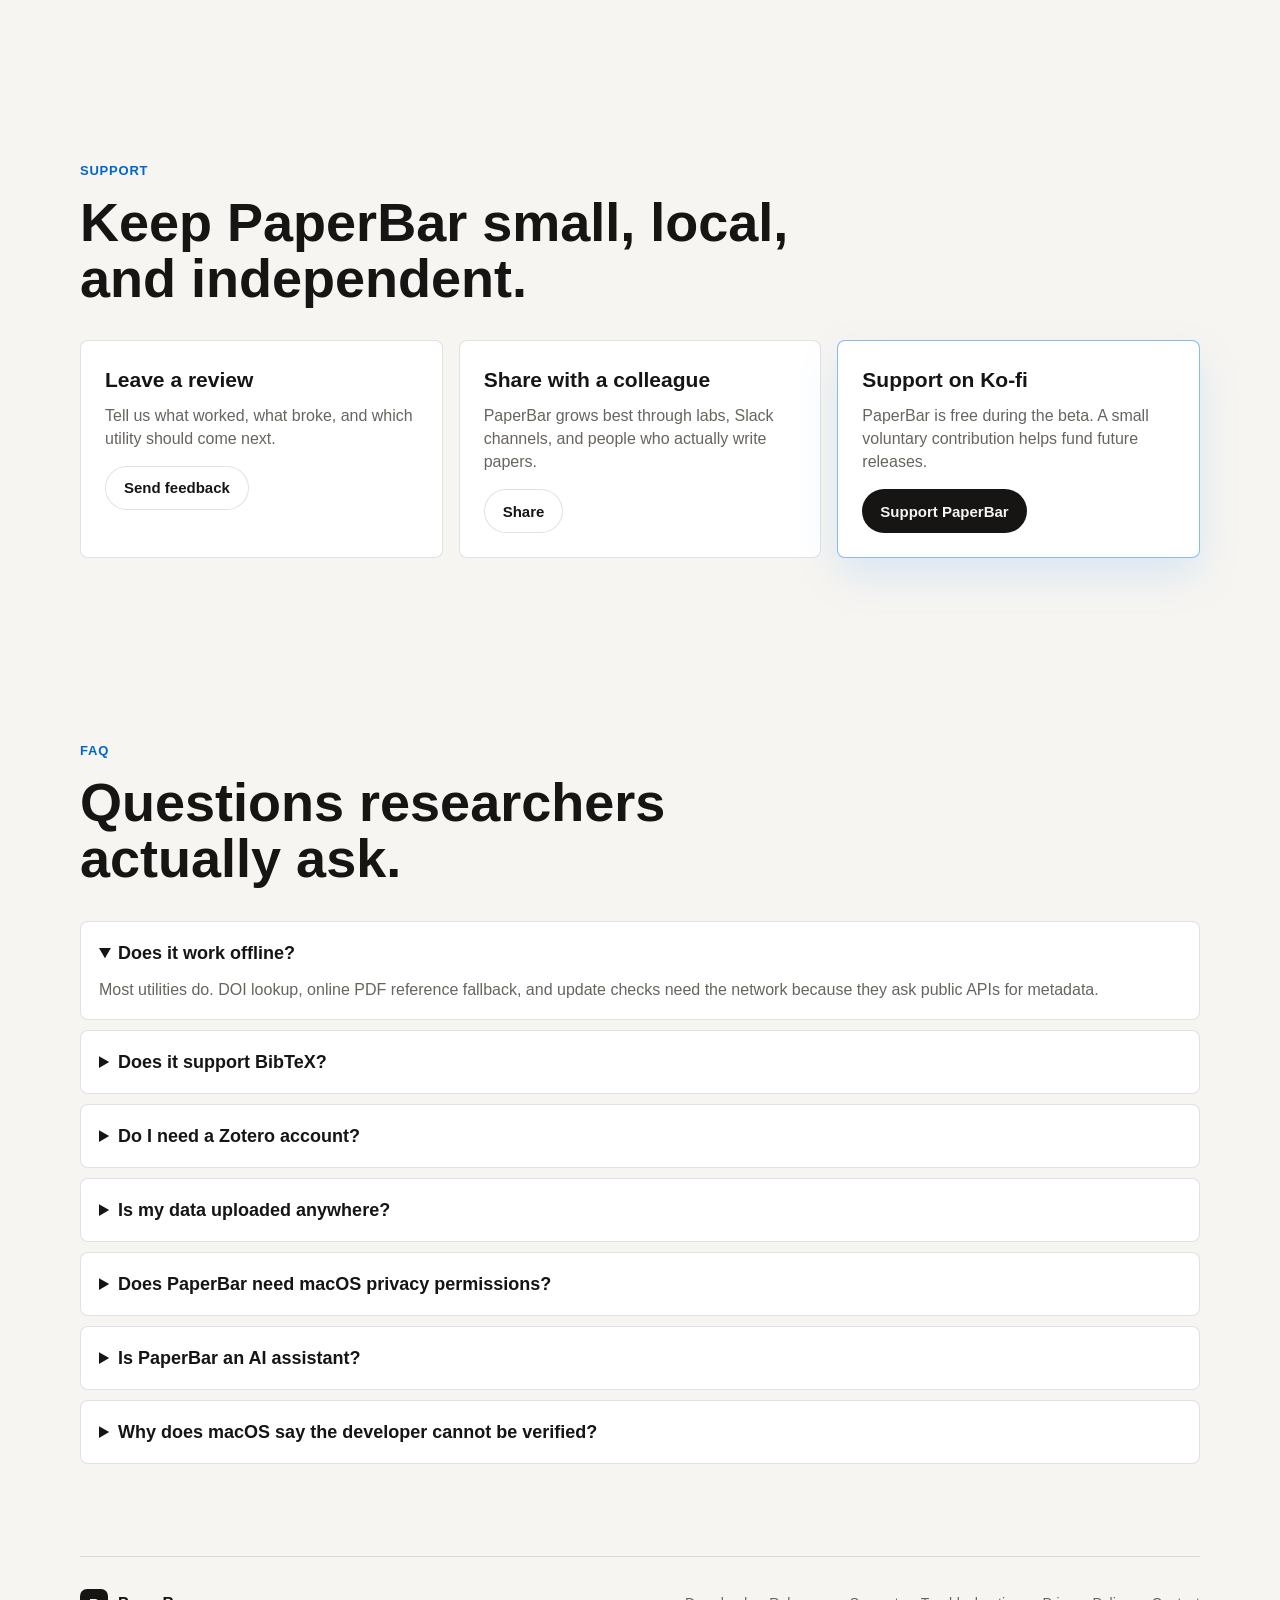
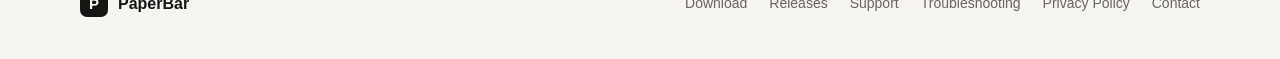
==== commit 74e48514: "Add troubleshooting page" ====
--- a/index.html
+++ b/index.html
@@ -347,6 +347,7 @@
         <a href="https://github.com/epigani/paperbar-site/releases/download/v0.1.0-beta.11/PaperBar.dmg">Download</a>
         <a href="https://github.com/epigani/paperbar-site/releases">Releases</a>
         <a href="#support">Support</a>
+        <a href="troubleshooting.html">Troubleshooting</a>
         <a href="privacy.html">Privacy Policy</a>
         <a href="mailto:contact@paperbar.app">Contact</a>
       </nav>
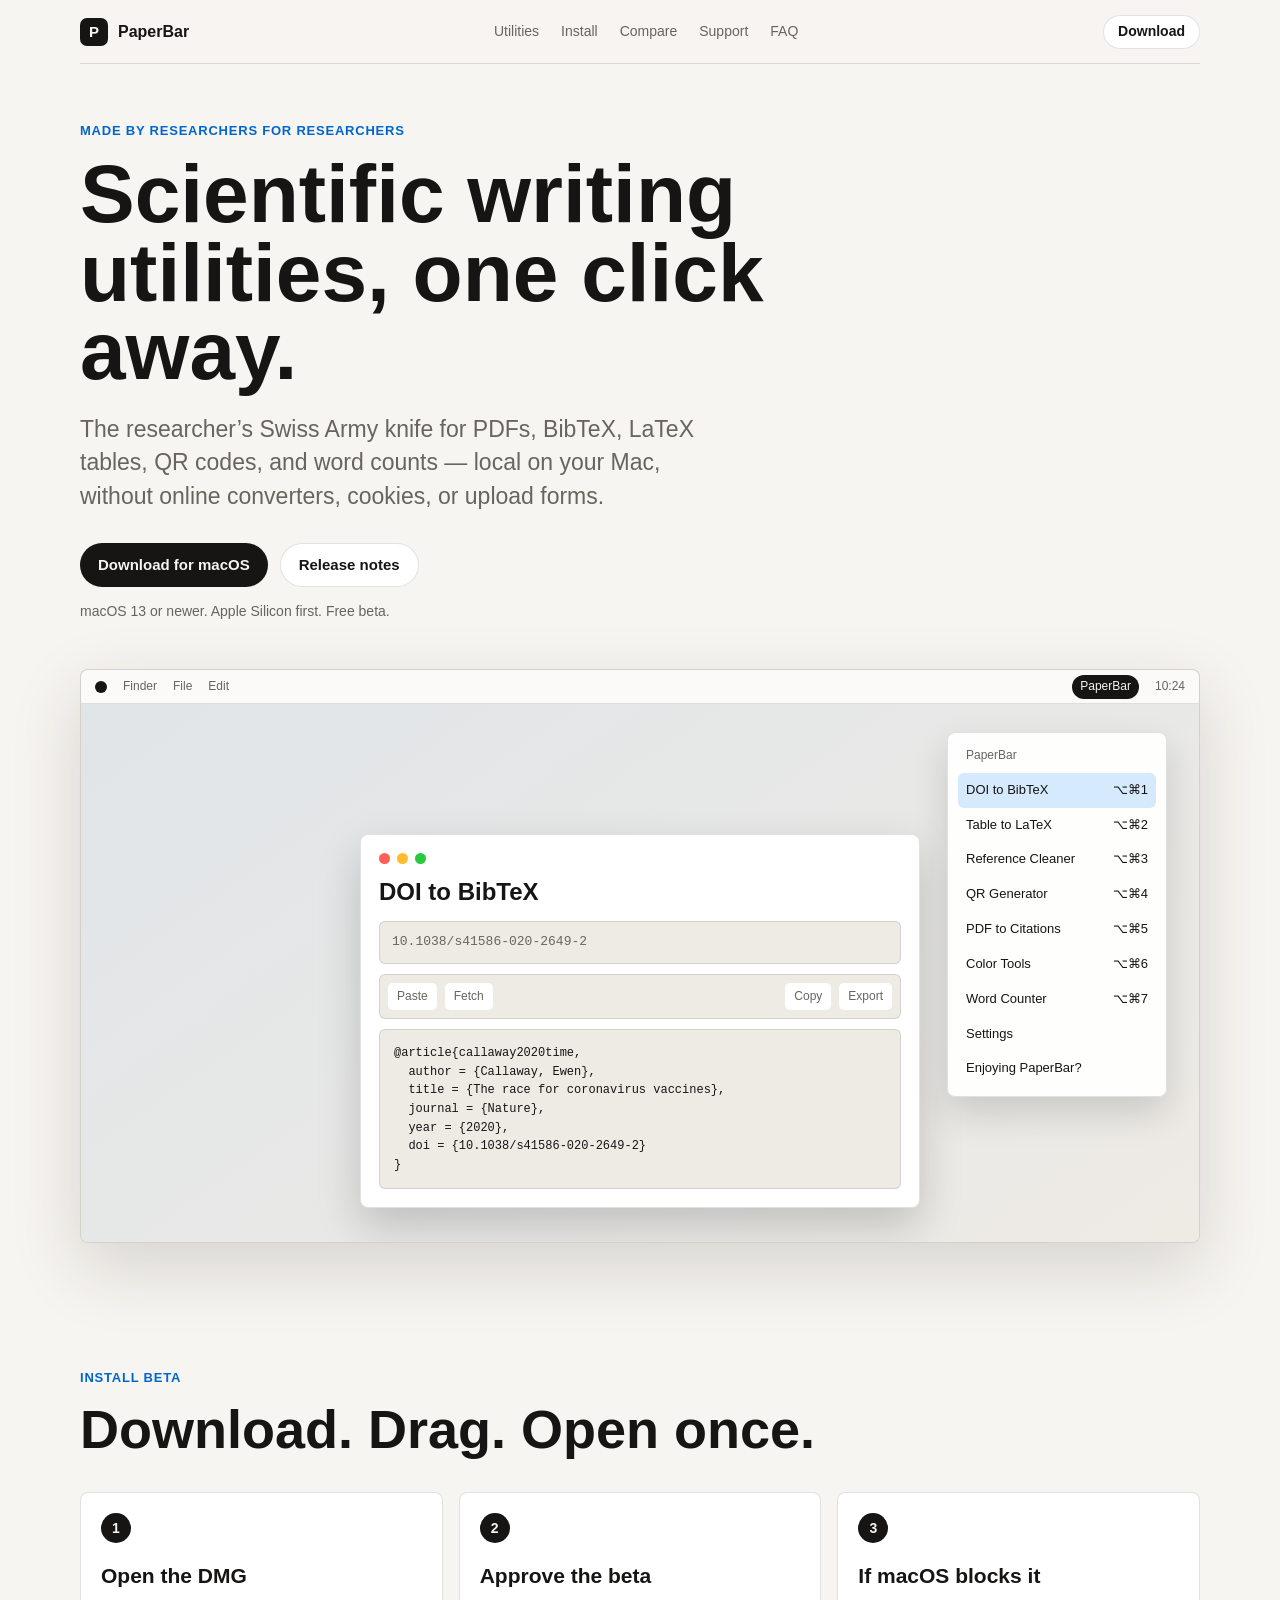
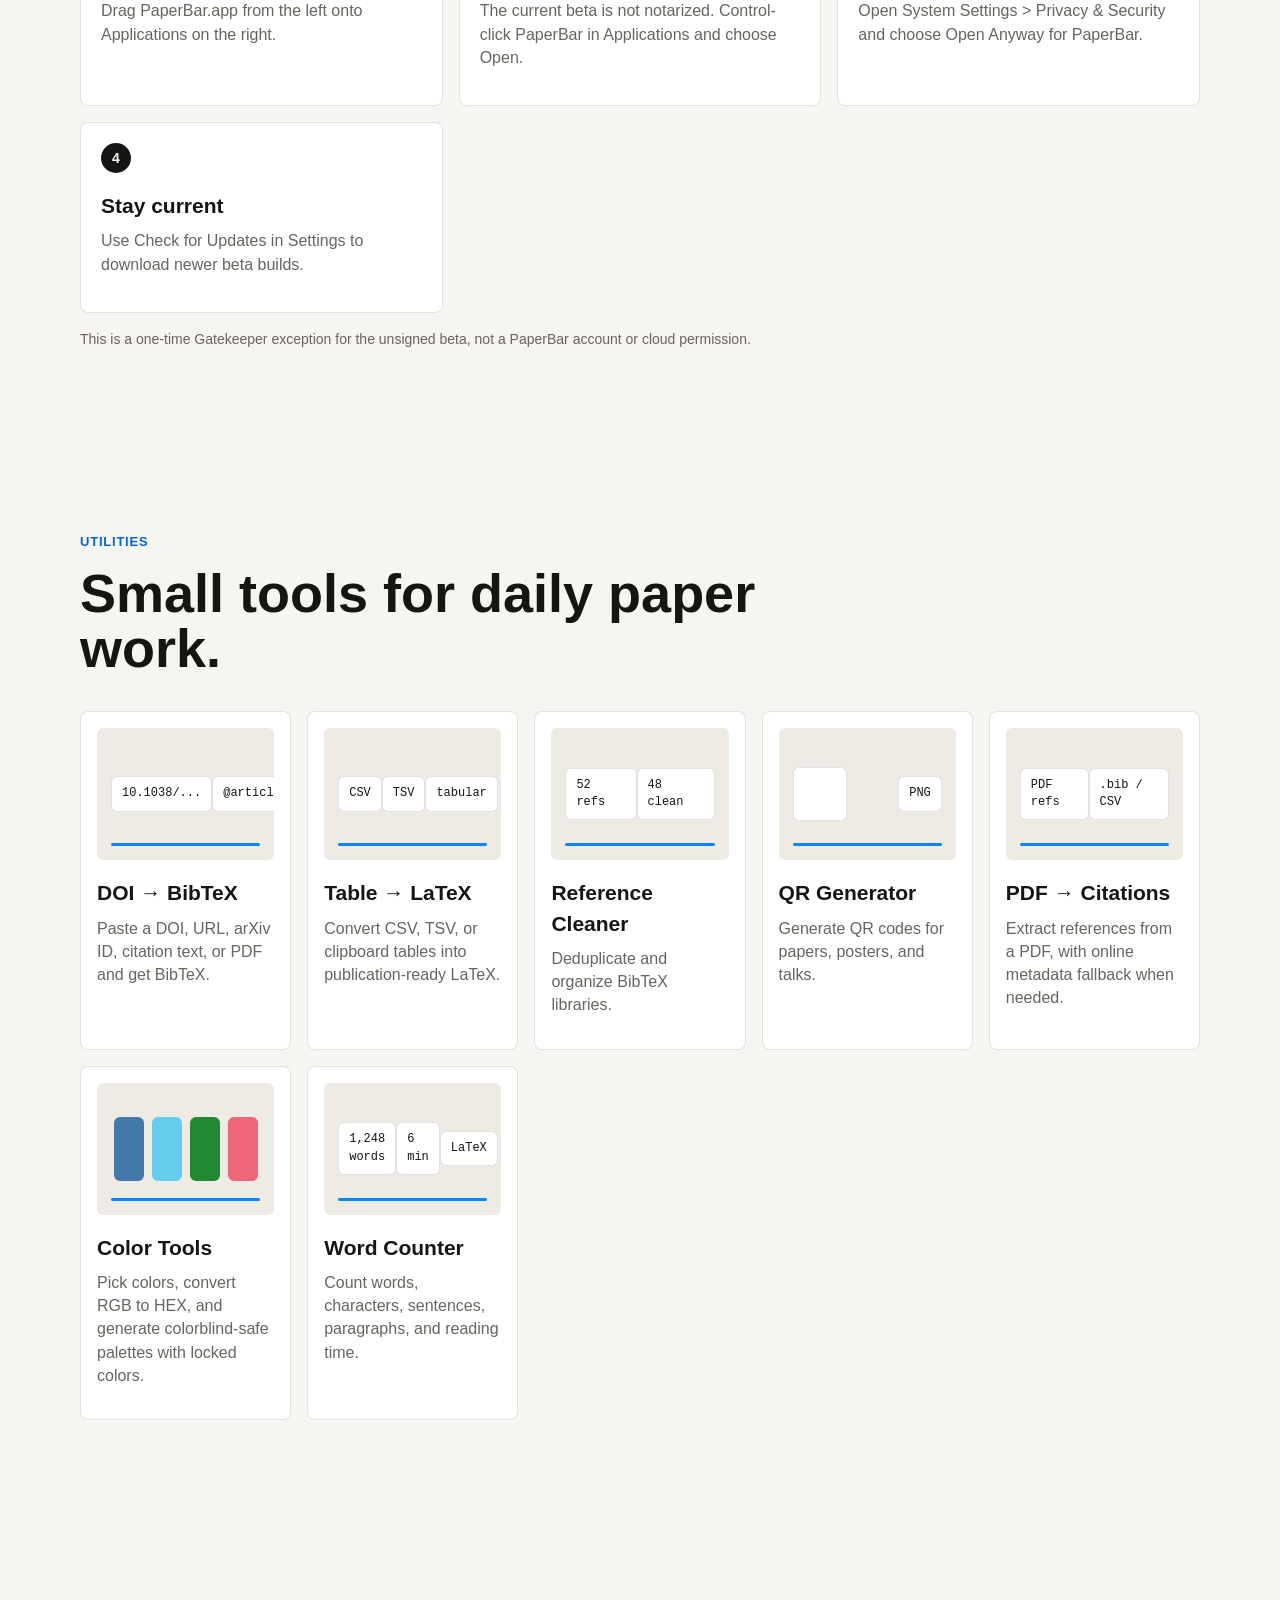
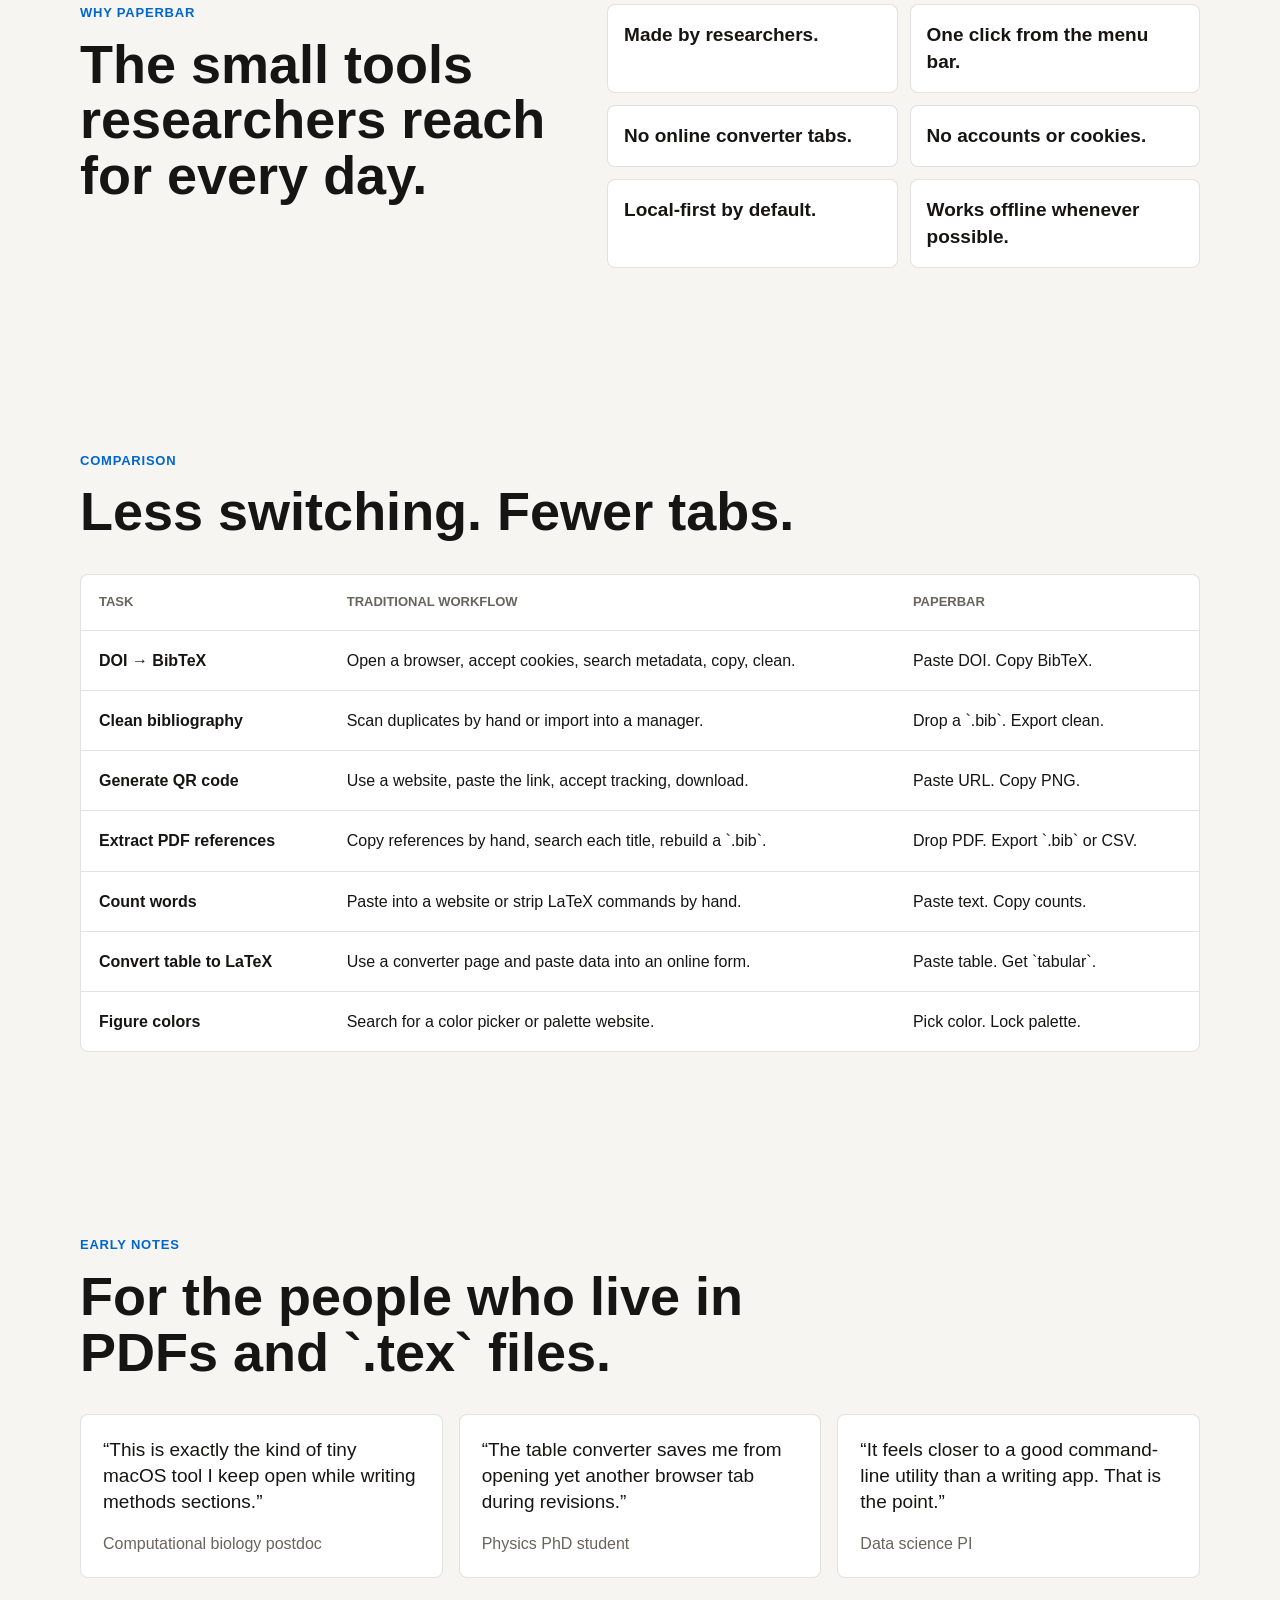
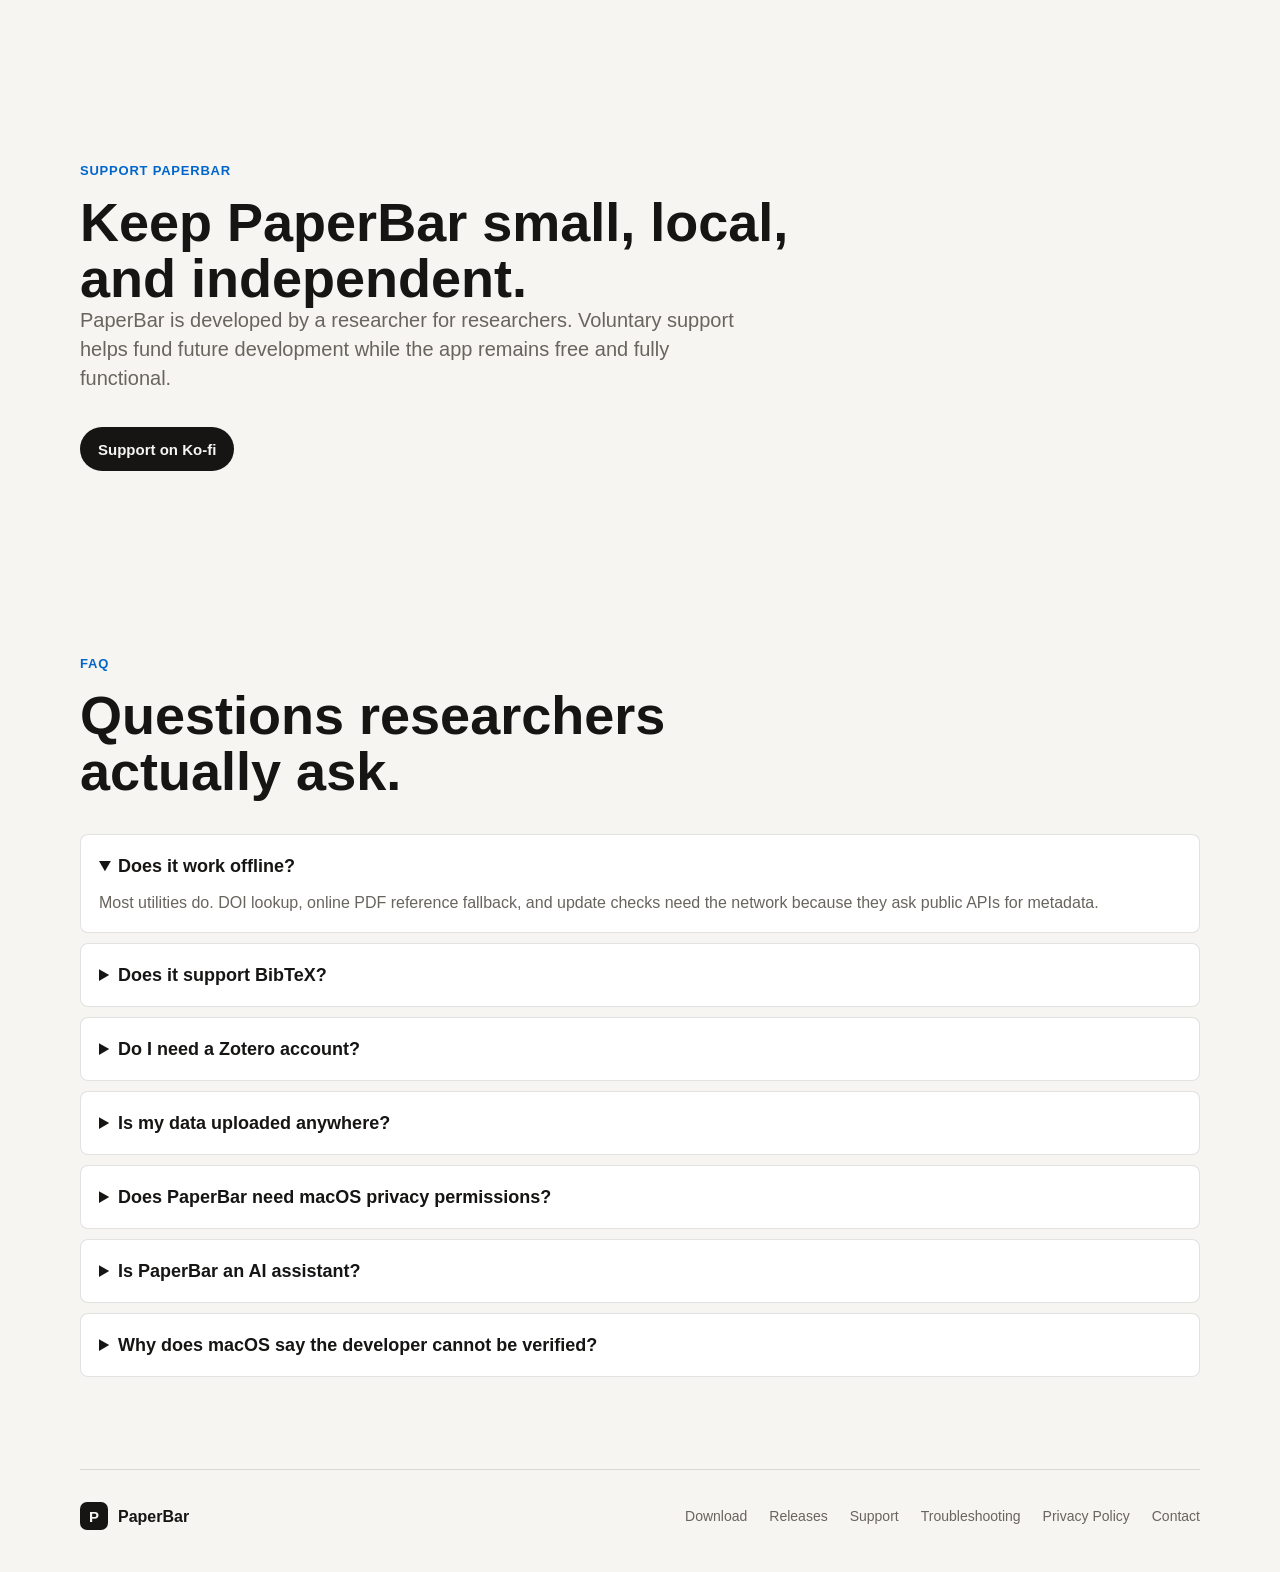
==== commit 8ad09169: "Update download links for beta 12" ====
--- a/index.html
+++ b/index.html
@@ -22,7 +22,7 @@
         <a href="#support">Support</a>
         <a href="#faq">FAQ</a>
       </nav>
-      <a class="header-cta" href="https://github.com/epigani/paperbar-site/releases/download/v0.1.0-beta.11/PaperBar.dmg">Download</a>
+      <a class="header-cta" href="https://github.com/epigani/paperbar-site/releases/download/v0.1.0-beta.12/PaperBar.dmg">Download</a>
     </header>
 
     <main id="top">
@@ -32,7 +32,7 @@
           <h1>Scientific writing utilities, one click away.</h1>
           <p class="hero-subtitle">The researcher’s Swiss Army knife for PDFs, BibTeX, LaTeX tables, QR codes, and word counts — local on your Mac, without online converters, cookies, or upload forms.</p>
           <div class="hero-actions">
-            <a class="button primary" href="https://github.com/epigani/paperbar-site/releases/download/v0.1.0-beta.11/PaperBar.dmg">Download for macOS</a>
+            <a class="button primary" href="https://github.com/epigani/paperbar-site/releases/download/v0.1.0-beta.12/PaperBar.dmg">Download for macOS</a>
             <a class="button secondary" href="https://github.com/epigani/paperbar-site/releases">Release notes</a>
           </div>
           <p class="compatibility">macOS 13 or newer. Apple Silicon first. Free beta.</p>
@@ -278,26 +278,11 @@
 
       <section id="support" class="section">
         <div class="section-heading reveal">
-          <p class="eyebrow">Support</p>
+          <p class="eyebrow">Support PaperBar</p>
           <h2>Keep PaperBar small, local, and independent.</h2>
-        </div>
-        <div class="support-grid">
-          <article class="price-card reveal">
-            <h3>Leave a review</h3>
-            <p>Tell us what worked, what broke, and which utility should come next.</p>
-            <a class="button secondary" href="mailto:contact@paperbar.app?subject=PaperBar%20review">Send feedback</a>
-          </article>
-          <article class="price-card reveal">
-            <h3>Share with a colleague</h3>
-            <p>PaperBar grows best through labs, Slack channels, and people who actually write papers.</p>
-            <a class="button secondary" href="mailto:?subject=PaperBar%20for%20macOS&body=I%20am%20trying%20PaperBar%2C%20a%20native%20macOS%20menu%20bar%20app%20with%20small%20scientific-writing%20utilities%20for%20researchers%3A%0A%0Ahttps%3A%2F%2Fepigani.github.io%2Fpaperbar-site%2F">Share</a>
-          </article>
-          <article class="price-card highlighted reveal">
-            <h3>Support on Ko-fi</h3>
-            <p>PaperBar is free during the beta. A small voluntary contribution helps fund future releases.</p>
-            <a class="button primary" href="https://ko-fi.com/paperbarapp" data-config-url="koFiURL">Support PaperBar</a>
-          </article>
-        </div>
+          <p class="section-copy">PaperBar is developed by a researcher for researchers. Voluntary support helps fund future development while the app remains free and fully functional.</p>
+        </div>
+        <a class="button primary reveal" href="https://ko-fi.com/paperbarapp" data-config-url="koFiURL">Support on Ko-fi</a>
       </section>
 
       <section id="faq" class="section faq-section">
@@ -344,7 +329,7 @@
         <span>PaperBar</span>
       </a>
       <nav aria-label="Footer navigation">
-        <a href="https://github.com/epigani/paperbar-site/releases/download/v0.1.0-beta.11/PaperBar.dmg">Download</a>
+        <a href="https://github.com/epigani/paperbar-site/releases/download/v0.1.0-beta.12/PaperBar.dmg">Download</a>
         <a href="https://github.com/epigani/paperbar-site/releases">Releases</a>
         <a href="#support">Support</a>
         <a href="troubleshooting.html">Troubleshooting</a>
--- a/styles.css
+++ b/styles.css
@@ -381,6 +381,12 @@
   margin-bottom: 34px;
 }
 
+.section-copy {
+  max-width: 680px;
+  color: var(--muted);
+  font-size: 20px;
+}
+
 .feature-grid,
 .testimonial-grid,
 .pricing-grid,
@@ -612,6 +618,11 @@
   grid-template-columns: repeat(2, minmax(0, 1fr));
 }
 
+.pricing-grid.single {
+  max-width: 560px;
+  grid-template-columns: 1fr;
+}
+
 .support-grid {
   grid-template-columns: repeat(3, minmax(0, 1fr));
 }
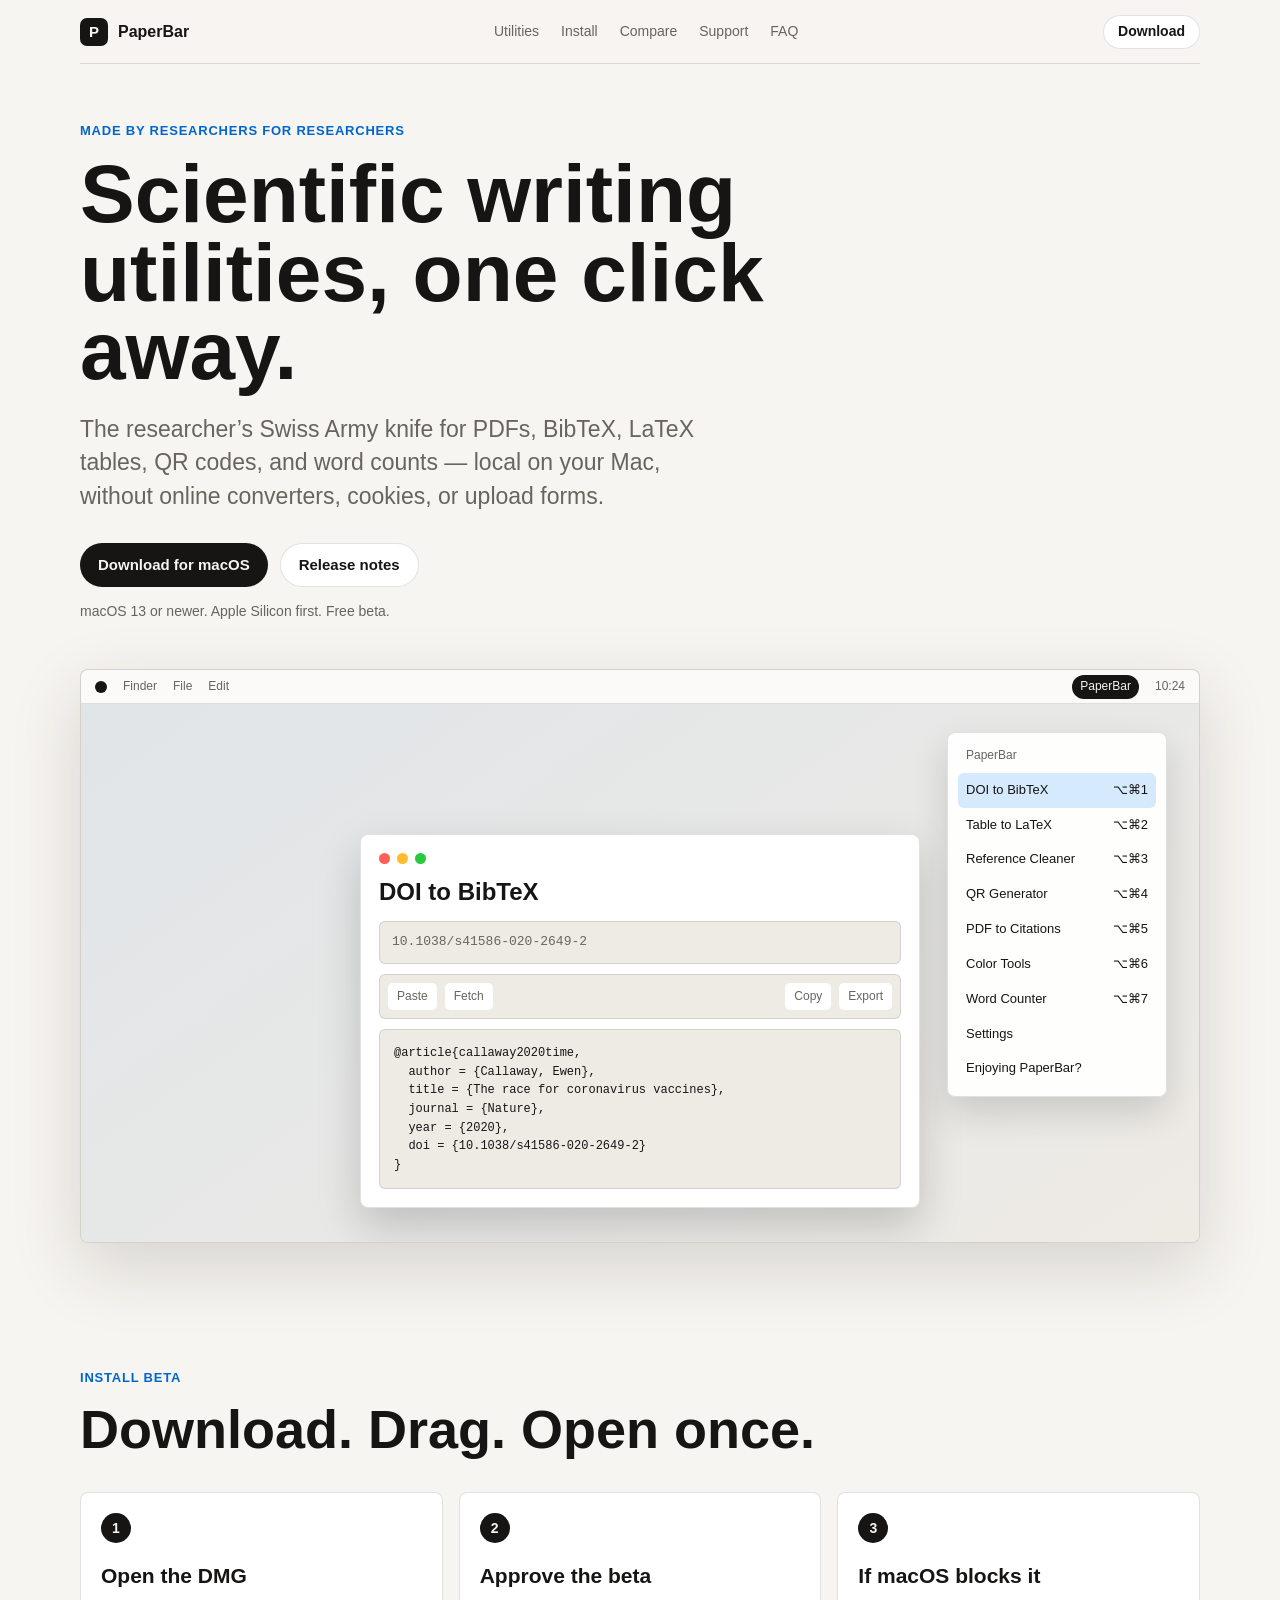
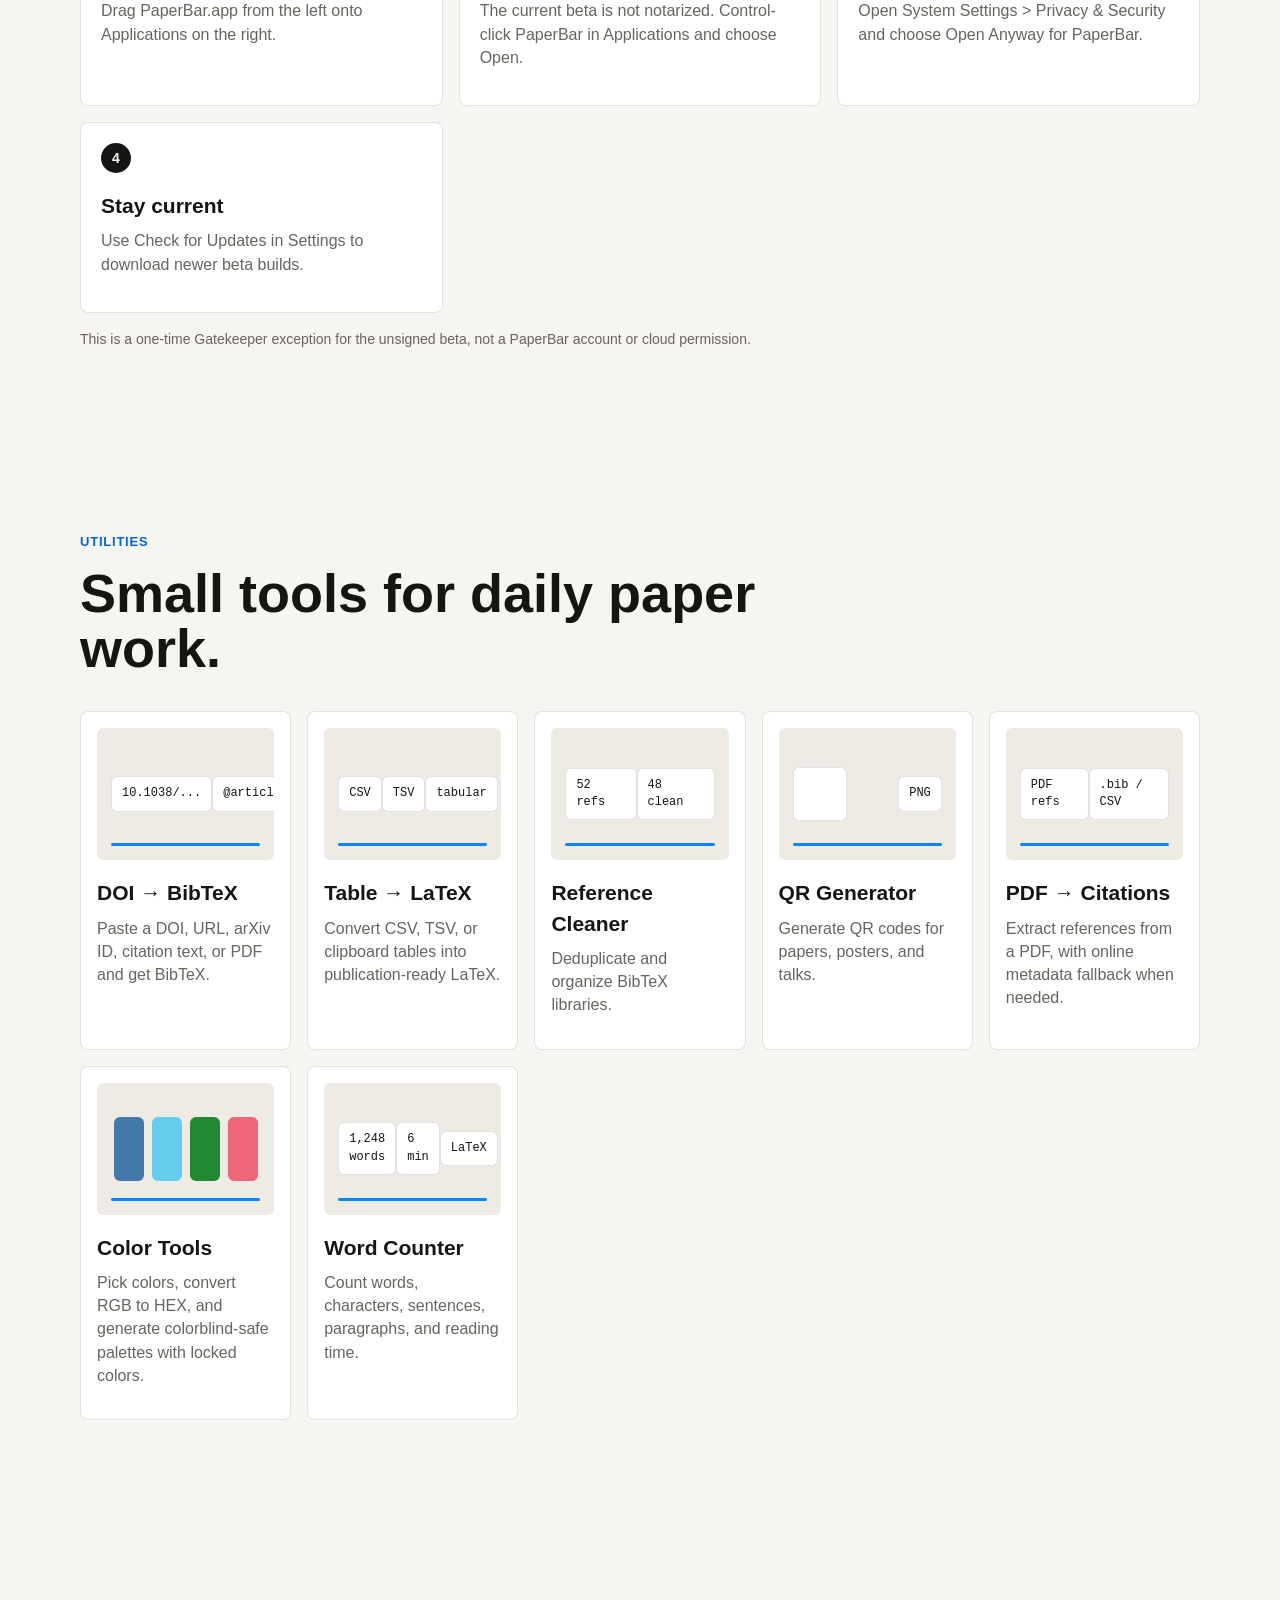
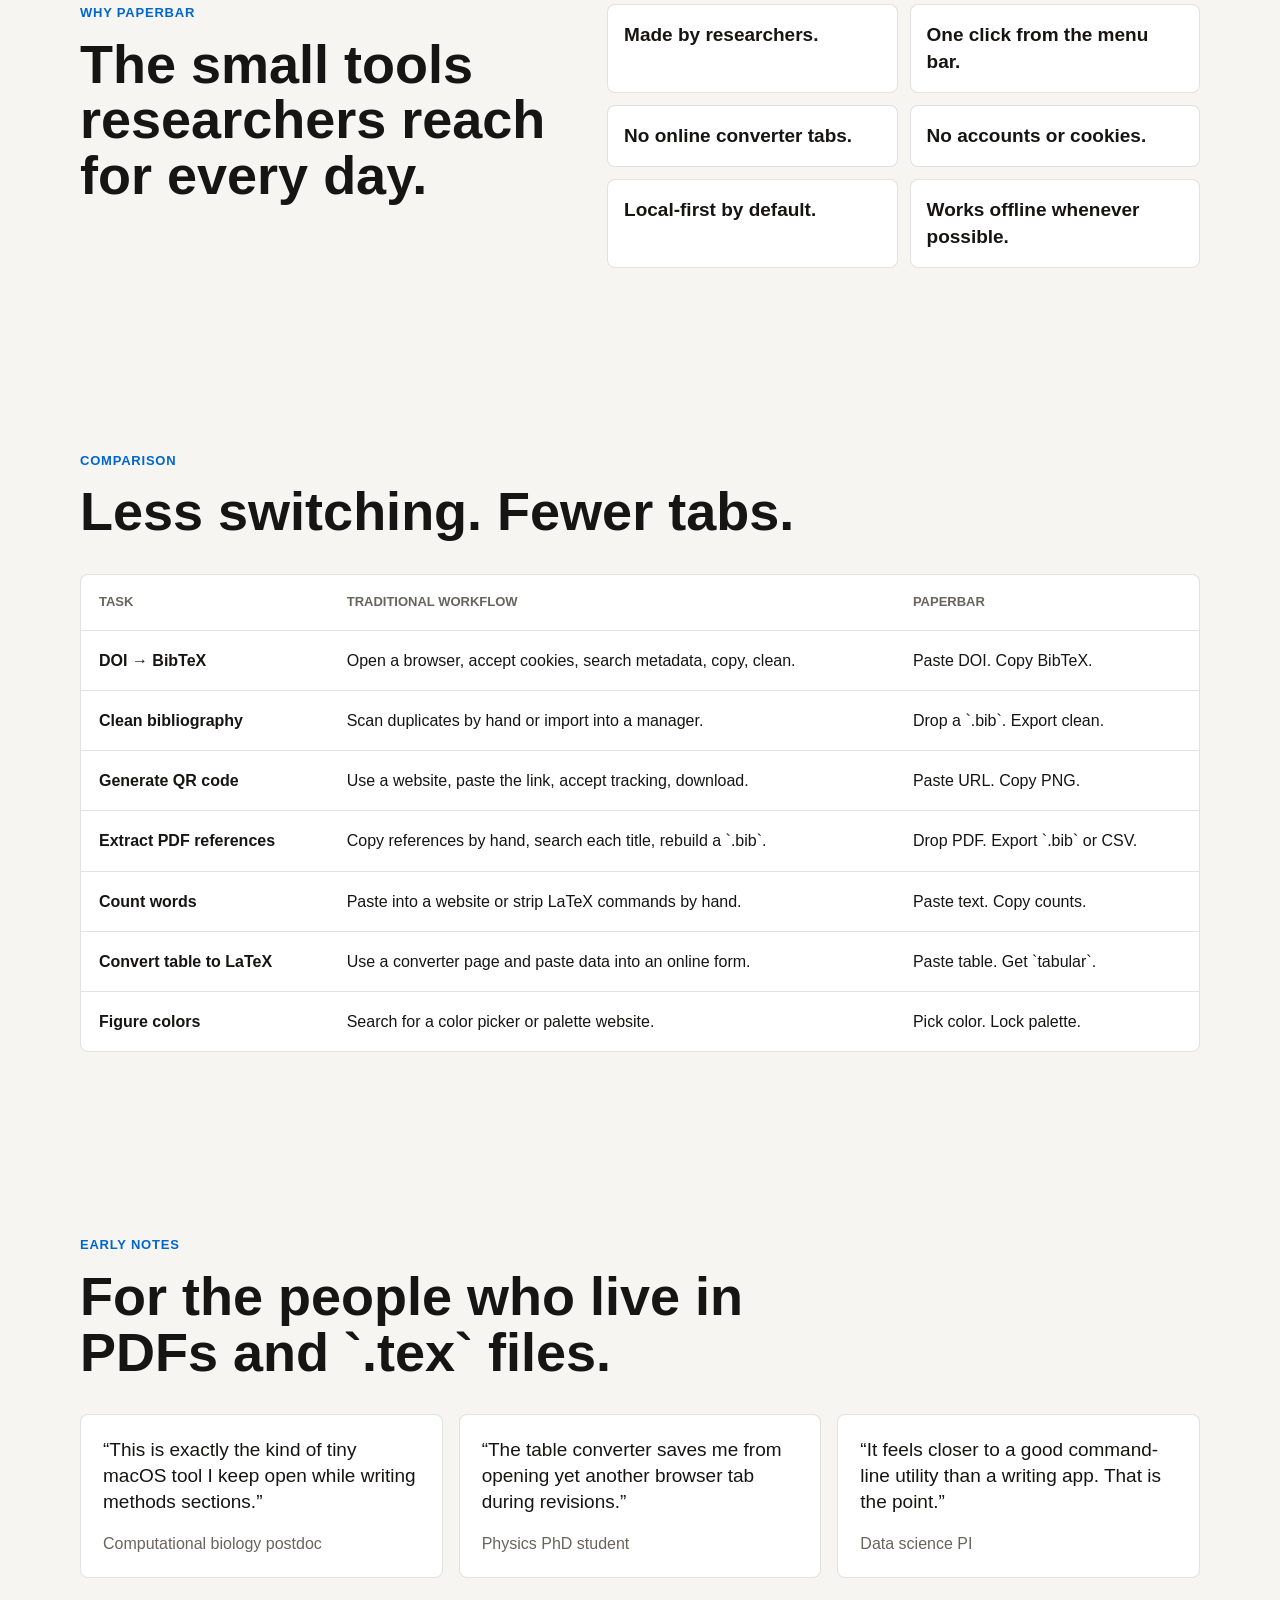
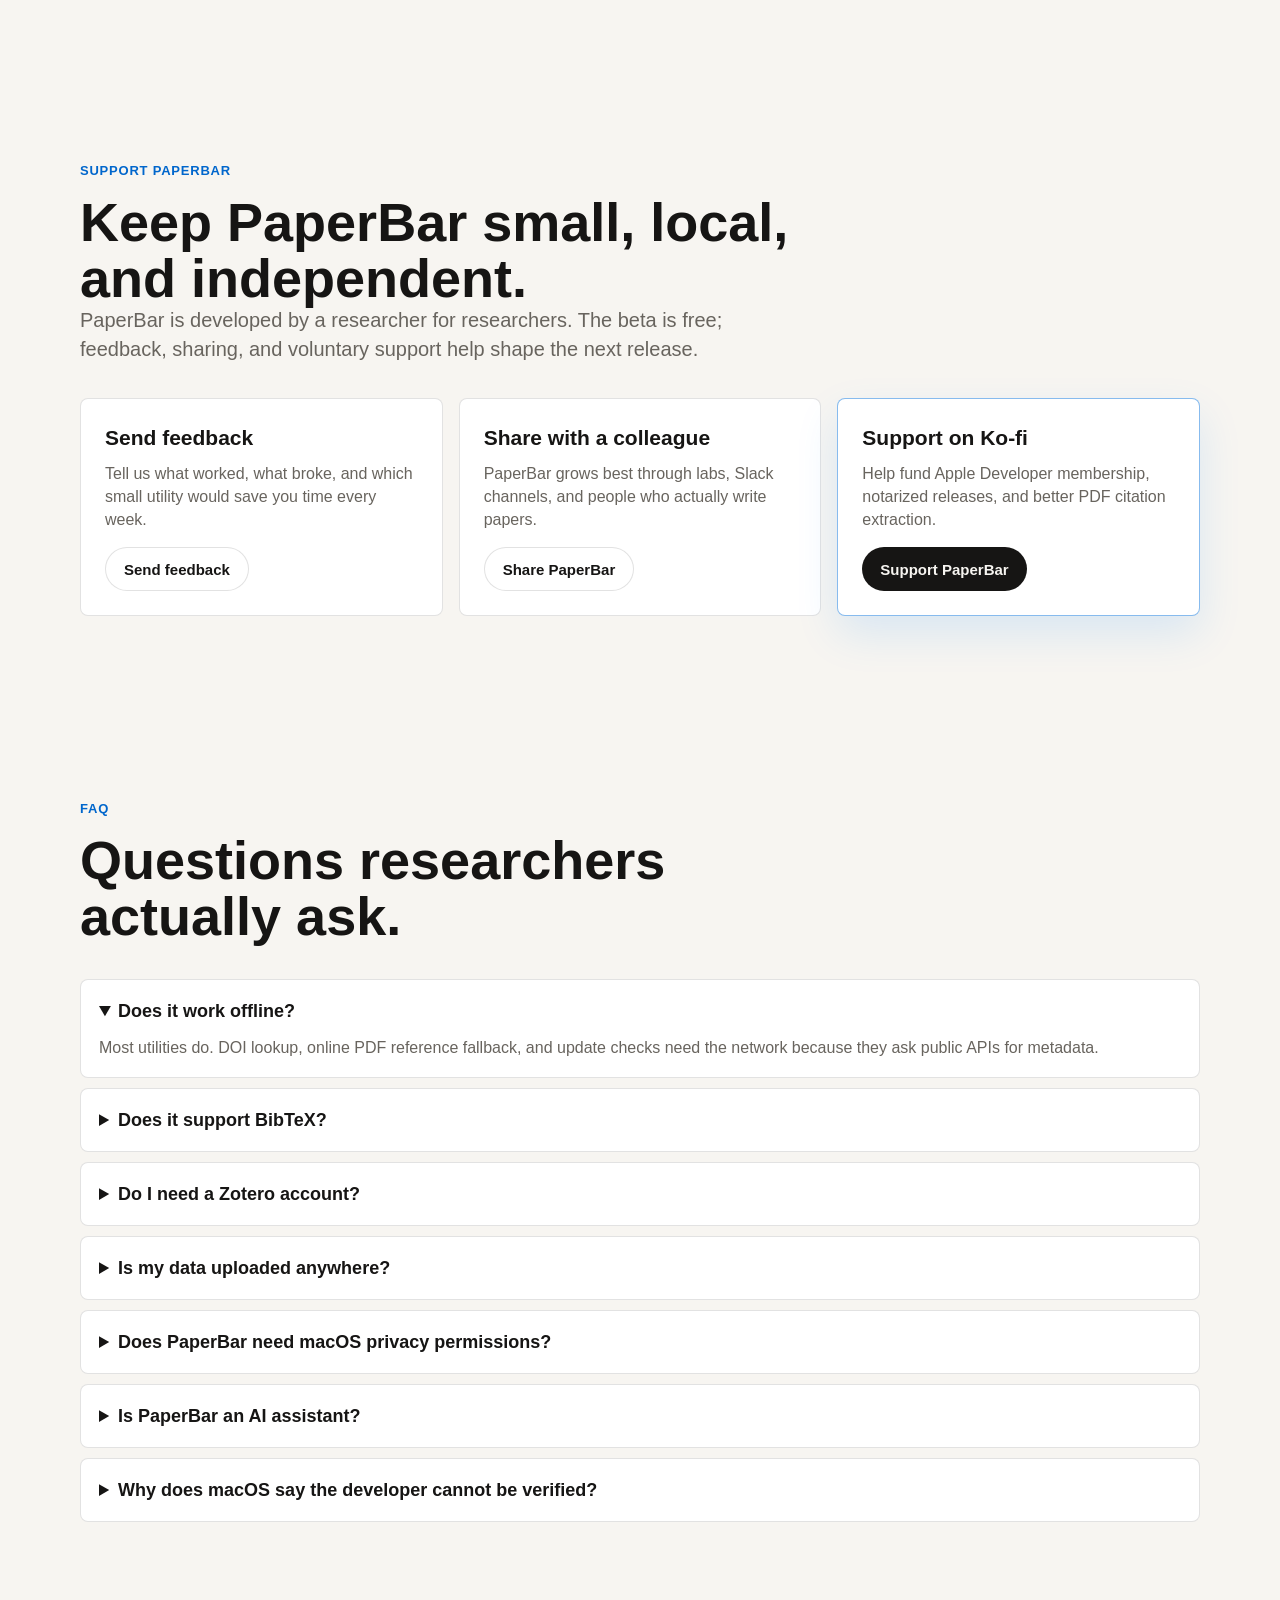
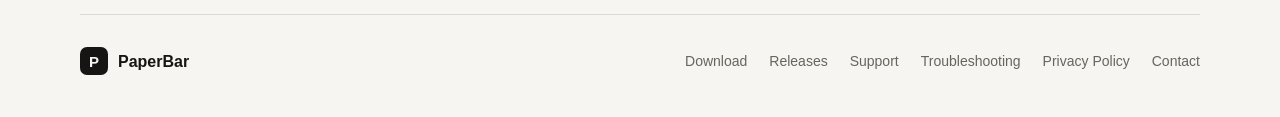
==== commit ca553b77: "Add beta feedback and support actions" ====
--- a/index.html
+++ b/index.html
@@ -280,9 +280,25 @@
         <div class="section-heading reveal">
           <p class="eyebrow">Support PaperBar</p>
           <h2>Keep PaperBar small, local, and independent.</h2>
-          <p class="section-copy">PaperBar is developed by a researcher for researchers. Voluntary support helps fund future development while the app remains free and fully functional.</p>
-        </div>
-        <a class="button primary reveal" href="https://ko-fi.com/paperbarapp" data-config-url="koFiURL">Support on Ko-fi</a>
+          <p class="section-copy">PaperBar is developed by a researcher for researchers. The beta is free; feedback, sharing, and voluntary support help shape the next release.</p>
+        </div>
+        <div class="support-grid">
+          <article class="price-card reveal">
+            <h3>Send feedback</h3>
+            <p>Tell us what worked, what broke, and which small utility would save you time every week.</p>
+            <a class="button secondary" href="mailto:contact@paperbar.app?subject=PaperBar%20beta%20feedback" data-config-url="reviewURL">Send feedback</a>
+          </article>
+          <article class="price-card reveal">
+            <h3>Share with a colleague</h3>
+            <p>PaperBar grows best through labs, Slack channels, and people who actually write papers.</p>
+            <a class="button secondary" href="mailto:?subject=PaperBar%20for%20macOS&body=I%20am%20trying%20PaperBar%2C%20a%20free%20native%20macOS%20menu%20bar%20app%20with%20small%20scientific-writing%20utilities%20for%20researchers%3A%0A%0Ahttps%3A%2F%2Fepigani.github.io%2Fpaperbar-site%2F">Share PaperBar</a>
+          </article>
+          <article class="price-card highlighted reveal">
+            <h3>Support on Ko-fi</h3>
+            <p>Help fund Apple Developer membership, notarized releases, and better PDF citation extraction.</p>
+            <a class="button primary" href="https://ko-fi.com/paperbarapp" data-config-url="koFiURL">Support PaperBar</a>
+          </article>
+        </div>
       </section>
 
       <section id="faq" class="section faq-section">
